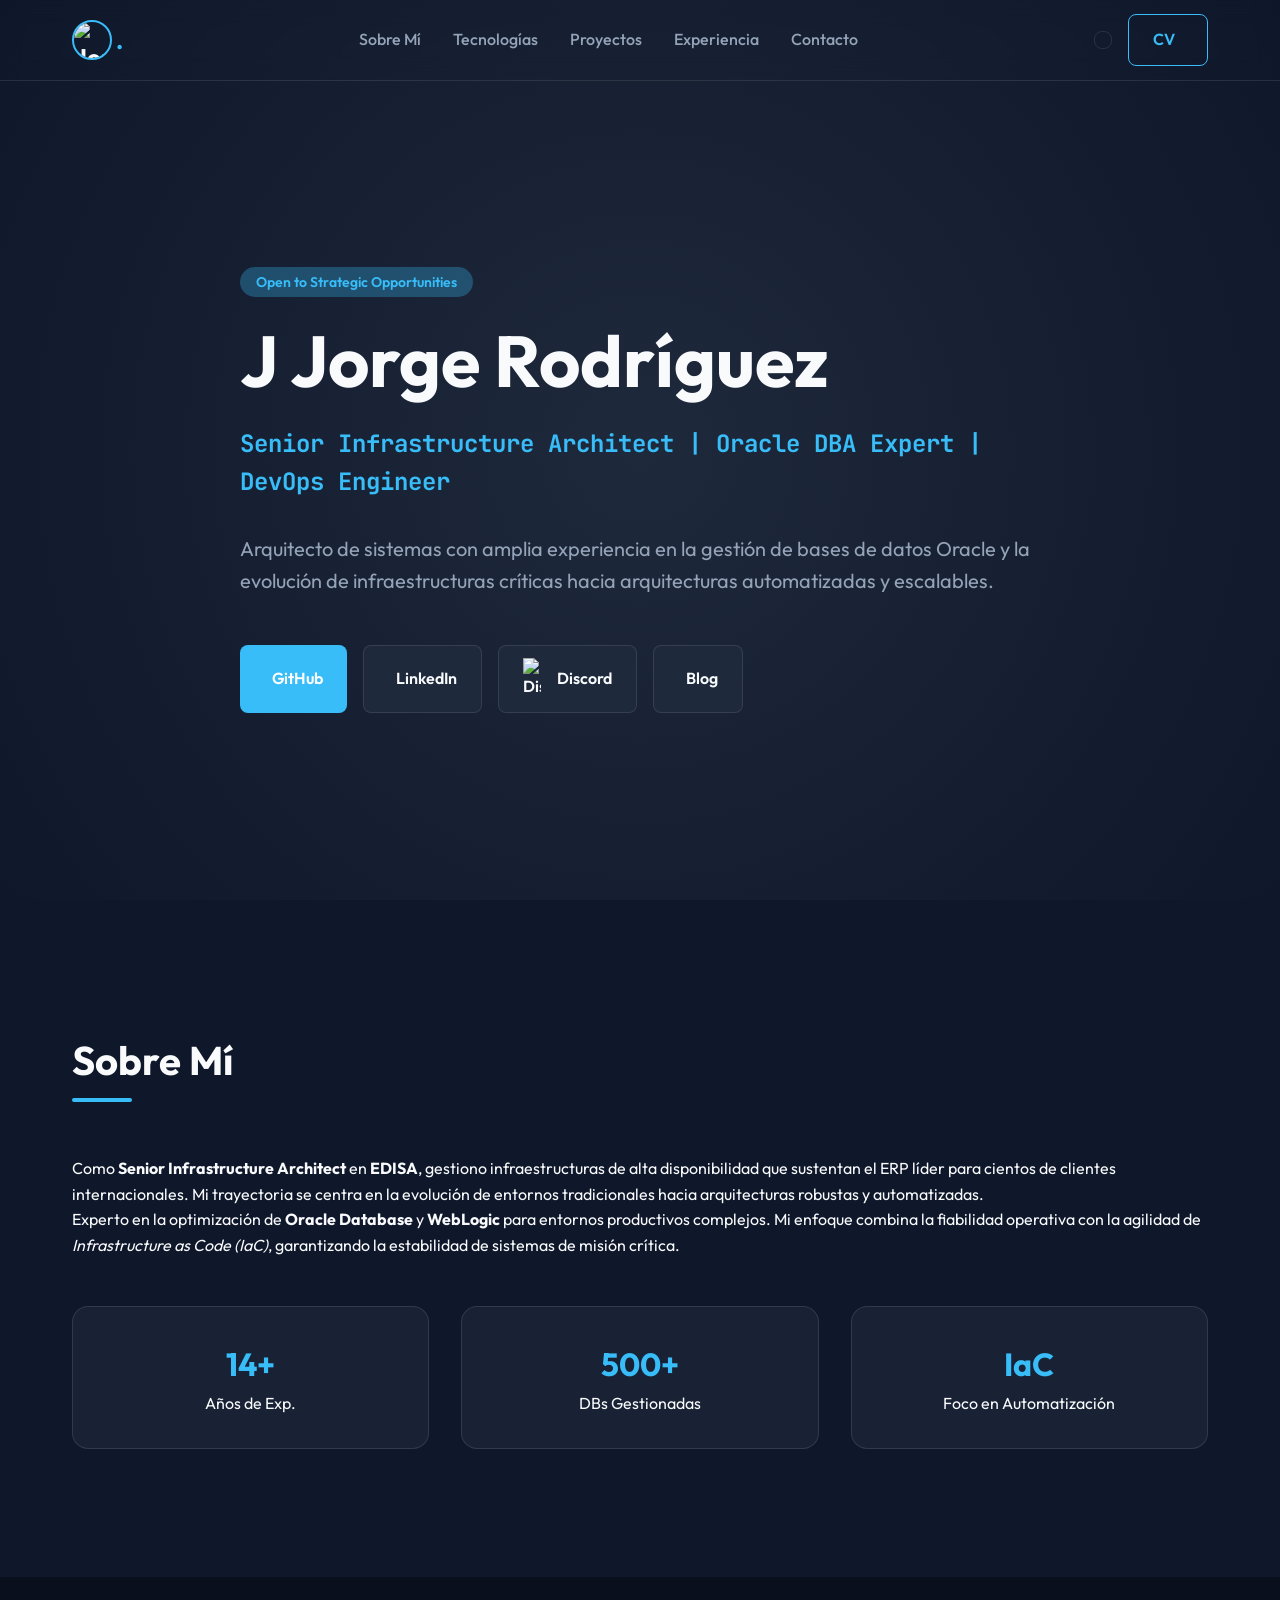
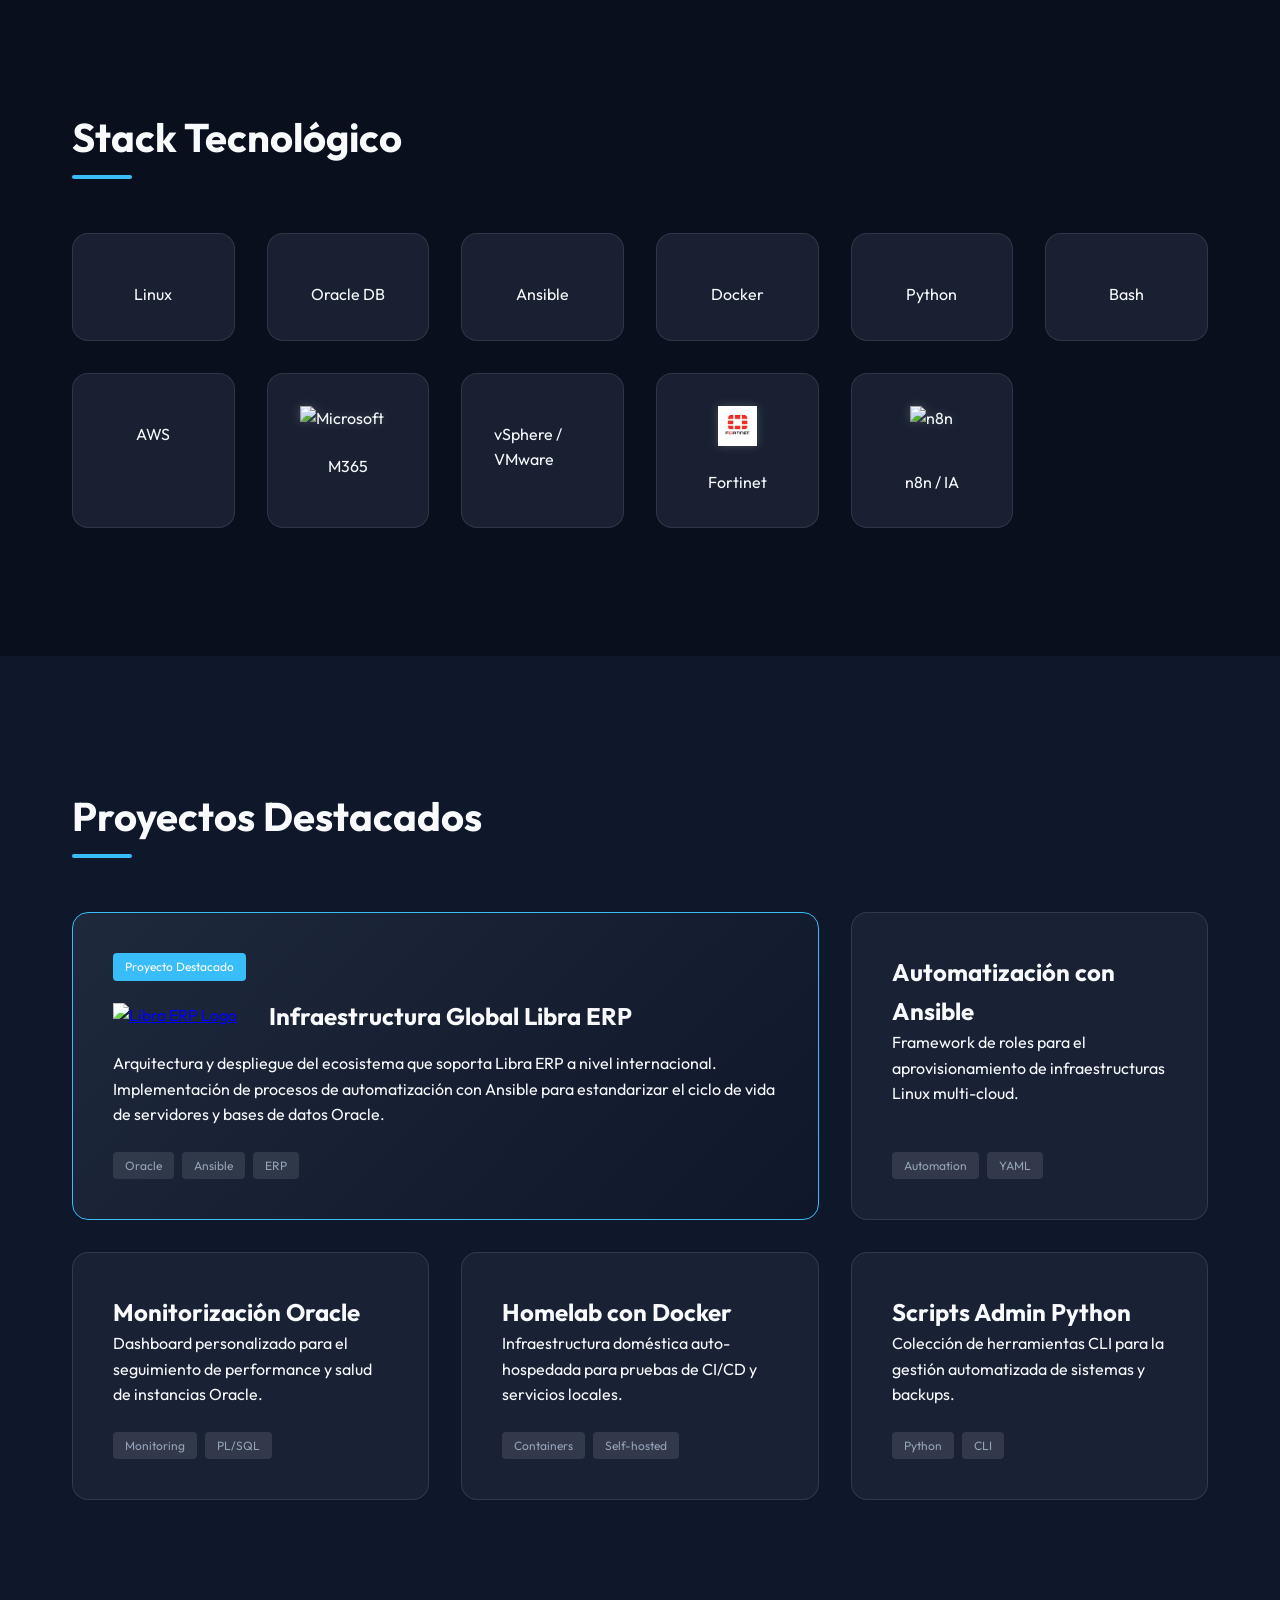
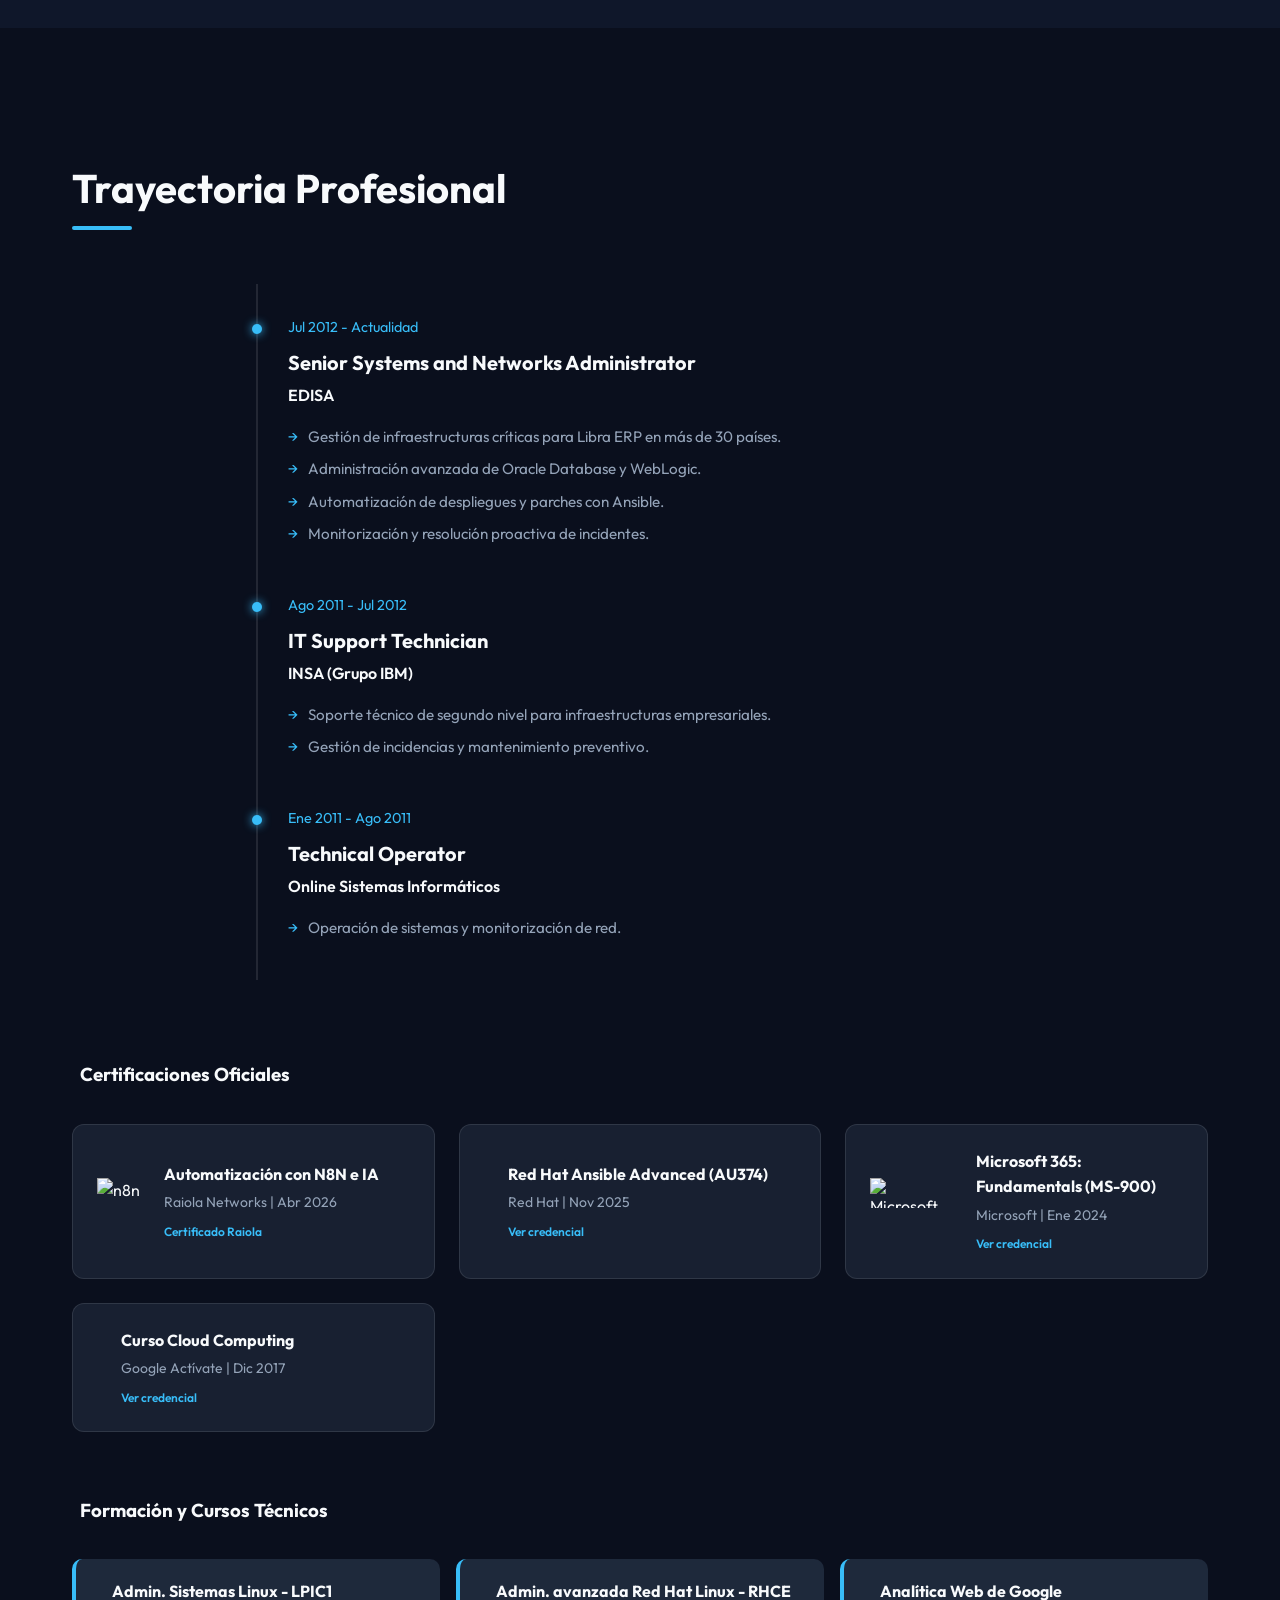
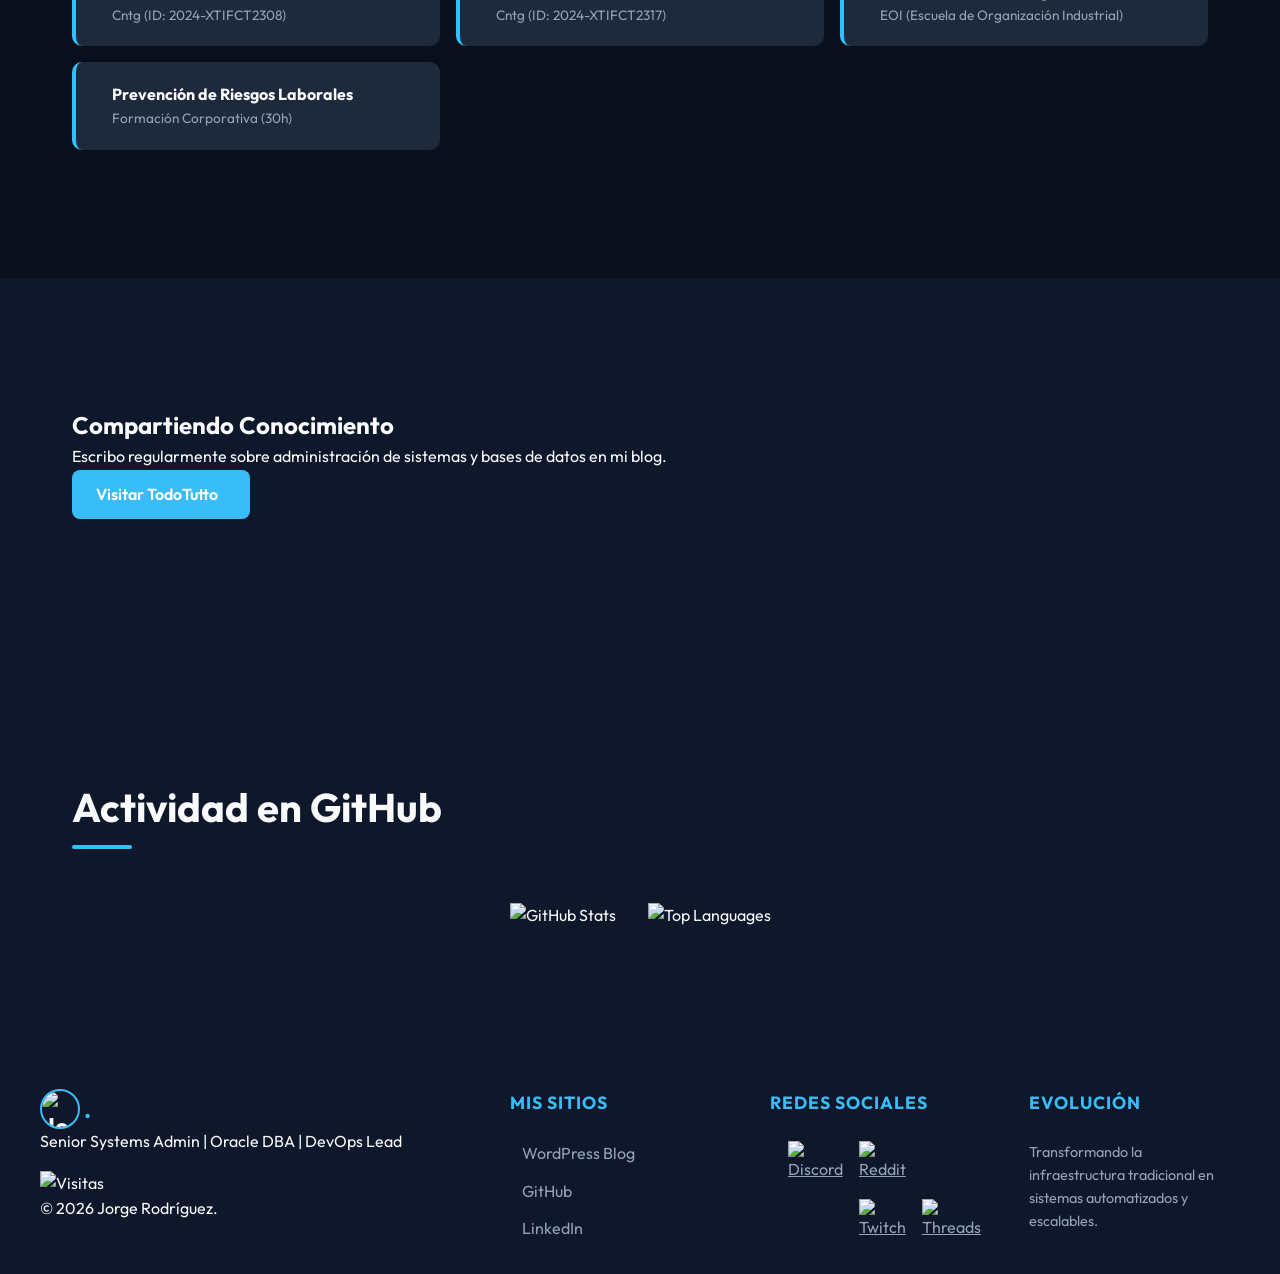
==== index.html @ 7d089332 "feat: update professional profile and add n8n automation certification and skills" ====
<!DOCTYPE html>
<html lang="es" data-theme="dark">
<head>
    <meta charset="UTF-8">
    <meta name="viewport" content="width=device-width, initial-scale=1.0">
    <title>Jorge Rodríguez | Senior DevOps & Oracle DBA</title>
    
    <!-- SEO Meta Tags -->
    <meta name="description" content="Jorge Rodríguez | Senior Infrastructure Architect & Oracle DBA Expert. Especialista en DevOps, Automatización y Arquitectura de Sistemas Críticos con más de 14 años de trayectoria.">
    <meta name="keywords" content="Senior Infrastructure Architect, Oracle DBA, DevOps Engineer, Ourense, Ansible Automation, Linux expert, Cloud Infrastructure, Jorge Rodríguez, Libra ERP, SRE">
    <meta name="author" content="J Jorge Rodríguez">
    <link rel="canonical" href="https://jjorgerodriguez.github.io/">
    
    <!-- Favicons -->
    <link rel="icon" type="image/png" href="https://github.com/jjorgerodriguez.png">
    <link rel="apple-touch-icon" href="https://github.com/jjorgerodriguez.png">
    
    <!-- Open Graph / Facebook -->
    <meta property="og:type" content="website">
    <meta property="og:url" content="https://jjorgerodriguez.github.io/">
    <meta property="og:title" content="Jorge Rodríguez | Senior Infrastructure Architect | Oracle DBA Expert">
    <meta property="og:description" content="Transformando infraestructuras críticas en ecosistemas automatizados y escalables.">
    <meta property="og:image" content="https://github.com/jjorgerodriguez.png">

    <!-- Twitter -->
    <meta property="twitter:card" content="summary_large_image">
    <meta property="twitter:url" content="https://jjorgerodriguez.github.io/">
    <meta property="twitter:title" content="Jorge Rodríguez | Senior Infrastructure Architect | Oracle DBA Expert">
    <meta property="twitter:description" content="Transformando infraestructuras críticas en ecosistemas automatizados y escalables.">
    <meta property="twitter:image" content="https://github.com/jjorgerodriguez.png">
    
    <!-- Fonts -->
    <link rel="preconnect" href="https://fonts.googleapis.com">
    <link rel="preconnect" href="https://fonts.gstatic.com" crossorigin>
    <link href="https://fonts.googleapis.com/css2?family=Outfit:wght@300;400;600;700&family=JetBrains+Mono:wght@400;500&display=swap" rel="stylesheet">
    
    <!-- Icons -->
    <link rel="stylesheet" href="https://cdn.jsdelivr.net/gh/devicons/devicon@latest/devicon.min.css">
    <script src="https://unpkg.com/lucide@0.333.0"></script>
    
    <link rel="stylesheet" href="style.css">
</head>
<body>
    <div class="bg-gradient"></div>
    
    <nav id="navbar">
        <div class="container nav-content">
            <a href="#" class="logo">
                <img src="https://github.com/jjorgerodriguez.png" alt="Jorge Rodríguez" class="logo-img">
                <span>.</span>
            </a>
            <ul class="nav-links">
                <li><a href="#sobre-mi">Sobre Mí</a></li>
                <li><a href="#tecnologias">Tecnologías</a></li>
                <li><a href="#proyectos">Proyectos</a></li>
                <li><a href="#timeline">Experiencia</a></li>
                <li><a href="#contacto">Contacto</a></li>
            </ul>
            <div class="nav-actions">
                <button id="theme-toggle" aria-label="Cambiar tema">
                    <i data-lucide="moon" class="dark-icon"></i>
                    <i data-lucide="sun" class="light-icon"></i>
                </button>
                <a href="curriculum-jorge.html" class="btn btn-outline cv-btn" target="_blank">CV <i data-lucide="download"></i></a>
            </div>
        </div>
    </nav>

    <header class="hero" id="home">
        <div class="container hero-container">
            <div class="hero-content">
                <span class="badge">Open to Strategic Opportunities</span>
                <h1>J Jorge Rodríguez</h1>
                <h2 class="typewriter">Senior Infrastructure Architect | Oracle DBA Expert | DevOps Engineer</h2>
                <p>Arquitecto de sistemas con amplia experiencia en la gestión de bases de datos Oracle y la evolución de infraestructuras críticas hacia arquitecturas automatizadas y escalables.</p>
                <div class="hero-btns">
                    <a href="https://github.com/jjorgerodriguez" target="_blank" class="btn btn-primary"><i data-lucide="github"></i> GitHub</a>
                    <a href="https://www.linkedin.com/in/jjorgerodriguez/" target="_blank" class="btn btn-secondary"><i data-lucide="linkedin"></i> LinkedIn</a>
                    <a href="https://discord.gg/TDyJv36" target="_blank" class="btn btn-secondary">
                        <img src="https://cdn.simpleicons.org/discord/white" alt="Discord" style="width: 18px; margin-right: 8px; vertical-align: middle;"> Discord
                    </a>
                    <a href="https://todotutto.wordpress.com/" target="_blank" class="btn btn-secondary"><i class="devicon-wordpress-plain colored"></i> Blog</a>
                </div>
            </div>
        </div>
    </header>

    <section id="sobre-mi" class="section">
        <div class="container">
            <h2 class="section-title">Sobre Mí</h2>
            <div class="about-grid">
                <div class="about-text">
                    <p>Como <strong>Senior Infrastructure Architect</strong> en <strong>EDISA</strong>, gestiono infraestructuras de alta disponibilidad que sustentan el ERP líder para cientos de clientes internacionales. Mi trayectoria se centra en la evolución de entornos tradicionales hacia arquitecturas robustas y automatizadas.</p>
                    <p>Experto en la optimización de <strong>Oracle Database</strong> y <strong>WebLogic</strong> para entornos productivos complejos. Mi enfoque combina la fiabilidad operativa con la agilidad de <em>Infrastructure as Code (IaC)</em>, garantizando la estabilidad de sistemas de misión crítica.</p>
                    <div class="stats-grid">
                        <div class="stat-card">
                            <h3><span class="exp-years">14</span>+</h3>
                            <p>Años de Exp.</p>
                        </div>
                        <div class="stat-card">
                            <h3>500+</h3>
                            <p>DBs Gestionadas</p>
                        </div>
                        <div class="stat-card">
                            <h3>IaC</h3>
                            <p>Foco en Automatización</p>
                        </div>
                    </div>
                </div>
            </div>
        </div>
    </section>

    <section id="tecnologias" class="section bg-alt">
        <div class="container">
            <h2 class="section-title">Stack Tecnológico</h2>
            <div class="tech-grid">
                <div class="tech-card">
                    <i class="devicon-linux-plain colored"></i>
                    <span>Linux</span>
                </div>
                <div class="tech-card">
                    <i class="devicon-oracle-original colored"></i>
                    <span>Oracle DB</span>
                </div>
                <div class="tech-card">
                    <i class="devicon-ansible-plain colored"></i>
                    <span>Ansible</span>
                </div>
                <div class="tech-card">
                    <i class="devicon-docker-plain colored"></i>
                    <span>Docker</span>
                </div>
                <div class="tech-card">
                    <i class="devicon-python-plain colored"></i>
                    <span>Python</span>
                </div>
                <div class="tech-card">
                    <i class="devicon-bash-plain colored"></i>
                    <span>Bash</span>
                </div>
                <div class="tech-card">
                    <i class="devicon-amazonwebservices-plain-wordmark colored"></i>
                    <span>AWS</span>
                </div>
                <div class="tech-card">
                    <img src="https://upload.wikimedia.org/wikipedia/commons/8/85/Microsoft_365_logo.png" alt="Microsoft 365" style="height: 24px; margin-bottom: 0.5rem; filter: drop-shadow(0 0 5px rgba(255,255,255,0.2));">
                    <span>M365</span>
                </div>
                <div class="tech-card">
                    <i class="devicon-vsphere-plain colored"></i>
                    <span>vSphere / VMware</span>
                </div>
                <div class="tech-card">
                    <img src="img/fortinet.png" alt="Fortinet" style="height: 40px; margin-bottom: 0.5rem; filter: drop-shadow(0 0 5px rgba(255,255,255,0.2));">
                    <span>Fortinet</span>
                </div>
                <div class="tech-card">
                    <img src="https://cdn.simpleicons.org/n8n/f1433f" alt="n8n" style="height: 40px; margin-bottom: 0.5rem; filter: drop-shadow(0 0 5px rgba(255,255,255,0.2));">
                    <span>n8n / IA</span>
                </div>
            </div>
        </div>
    </section>

    <section id="proyectos" class="section">
        <div class="container">
            <h2 class="section-title">Proyectos Destacados</h2>
            <div class="projects-grid">
                <div class="project-card featured">
                    <div class="project-content">
                        <span class="badge-featured">Proyecto Destacado</span>
                        <div class="project-header">
                            <a href="https://www.edisa.com" target="_blank" title="Visitar EDISA">
                                <img src="https://www.edisa.com/wp-content/uploads/2024/05/libra-logo-azul_media-calidad.png" alt="Libra ERP Logo" style="height: 35px; width: auto; margin-right: 1rem; filter: brightness(1.2);">
                            </a>
                            <h3>Infraestructura Global Libra ERP</h3>
                        </div>
                        <p>Arquitectura y despliegue del ecosistema que soporta Libra ERP a nivel internacional. Implementación de procesos de automatización con Ansible para estandarizar el ciclo de vida de servidores y bases de datos Oracle.</p>
                        <div class="project-tags">
                            <span>Oracle</span>
                            <span>Ansible</span>
                            <span>ERP</span>
                        </div>
                    </div>
                </div>
                <div class="project-card">
                    <h3>Automatización con Ansible</h3>
                    <p>Framework de roles para el aprovisionamiento de infraestructuras Linux multi-cloud.</p>
                    <div class="project-tags">
                        <span>Automation</span>
                        <span>YAML</span>
                    </div>
                </div>
                <div class="project-card">
                    <h3>Monitorización Oracle</h3>
                    <p>Dashboard personalizado para el seguimiento de performance y salud de instancias Oracle.</p>
                    <div class="project-tags">
                        <span>Monitoring</span>
                        <span>PL/SQL</span>
                    </div>
                </div>
                <div class="project-card">
                    <h3>Homelab con Docker</h3>
                    <p>Infraestructura doméstica auto-hospedada para pruebas de CI/CD y servicios locales.</p>
                    <div class="project-tags">
                        <span>Containers</span>
                        <span>Self-hosted</span>
                    </div>
                </div>
                <div class="project-card">
                    <h3>Scripts Admin Python</h3>
                    <p>Colección de herramientas CLI para la gestión automatizada de sistemas y backups.</p>
                    <div class="project-tags">
                        <span>Python</span>
                        <span>CLI</span>
                    </div>
                </div>
            </div>
        </div>
    </section>

    <section id="timeline" class="section bg-alt">
        <div class="container">
            <h2 class="section-title">Trayectoria Profesional</h2>
            
            <div class="experience-timeline" style="margin-bottom: 5rem;">
                <div class="timeline-item">
                    <div class="timeline-dot"></div>
                    <div class="timeline-content">
                        <span class="timeline-date">Jul 2012 - Actualidad</span>
                        <h3>Senior Systems and Networks Administrator</h3>
                        <p class="timeline-company">EDISA</p>
                        <ul class="timeline-details">
                            <li>Gestión de infraestructuras críticas para Libra ERP en más de 30 países.</li>
                            <li>Administración avanzada de Oracle Database y WebLogic.</li>
                            <li>Automatización de despliegues y parches con Ansible.</li>
                            <li>Monitorización y resolución proactiva de incidentes.</li>
                        </ul>
                    </div>
                </div>
                <div class="timeline-item">
                    <div class="timeline-dot"></div>
                    <div class="timeline-content">
                        <span class="timeline-date">Ago 2011 - Jul 2012</span>
                        <h3>IT Support Technician</h3>
                        <p class="timeline-company">INSA (Grupo IBM)</p>
                        <ul class="timeline-details">
                            <li>Soporte técnico de segundo nivel para infraestructuras empresariales.</li>
                            <li>Gestión de incidencias y mantenimiento preventivo.</li>
                        </ul>
                    </div>
                </div>
                <div class="timeline-item">
                    <div class="timeline-dot"></div>
                    <div class="timeline-content">
                        <span class="timeline-date">Ene 2011 - Ago 2011</span>
                        <h3>Technical Operator</h3>
                        <p class="timeline-company">Online Sistemas Informáticos</p>
                        <ul class="timeline-details">
                            <li>Operación de sistemas y monitorización de red.</li>
                        </ul>
                    </div>
                </div>
            </div>

            <div class="education-block">
                <h3 style="margin-bottom: 2rem;"><i data-lucide="award" style="vertical-align: middle; margin-right: 0.5rem;"></i> Certificaciones Oficiales</h3>
                <div class="cert-grid" style="display: grid; grid-template-columns: repeat(auto-fit, minmax(280px, 1fr)); gap: 1.5rem;">
                    <a href="https://media.licdn.com/dms/image/v2/D4E2DAQGhZ-jjESRsRg/profile-treasury-image-shrink_800_800/B4EZ1UkCnCIEAY-/0/1775240228078?e=1775847600&v=beta&t=TmKQ6dAv_2VuJIFGII__uF5KRb0sFdlt_bvkzzFN8PA" target="_blank" class="cert-card clickable-card">
                        <img src="https://cdn.simpleicons.org/n8n/white" alt="n8n" style="height: 30px; margin-bottom: 1rem;">
                        <div class="cert-info">
                            <strong>Automatización con N8N e IA</strong>
                            <p>Raiola Networks | Abr 2026</p>
                            <span class="verify-link">Certificado Raiola <i data-lucide="external-link"></i></span>
                        </div>
                    </a>
                    <a href="https://www.credly.com/badges/77071d7b-7036-4d49-b91e-aba431ff4035/public_url" target="_blank" class="cert-card clickable-card">
                        <i class="devicon-ansible-plain colored"></i>
                        <div class="cert-info">
                            <strong>Red Hat Ansible Advanced (AU374)</strong>
                            <p>Red Hat | Nov 2025</p>
                            <span class="verify-link">Ver credencial <i data-lucide="external-link"></i></span>
                        </div>
                    </a>
                    <a href="https://learn.microsoft.com/api/credentials/share/es-es/JJorgeRodriguez/2895318AC9A1002?sharingId=DED56598E6B318CA" target="_blank" class="cert-card clickable-card">
                        <img src="https://upload.wikimedia.org/wikipedia/commons/8/85/Microsoft_365_logo.png" alt="Microsoft 365" style="height: 30px; margin-bottom: 1rem;">
                        <div class="cert-info">
                            <strong>Microsoft 365: Fundamentals (MS-900)</strong>
                            <p>Microsoft | Ene 2024</p>
                            <span class="verify-link">Ver credencial <i data-lucide="external-link"></i></span>
                        </div>
                    </a>
                    <a href="https://cursos.formacionactivate.es/cloud-computing/certificado-linkedin#" target="_blank" class="cert-card clickable-card">
                        <i class="devicon-google-plain colored"></i>
                        <div class="cert-info">
                            <strong>Curso Cloud Computing</strong>
                            <p>Google Actívate | Dic 2017</p>
                            <span class="verify-link">Ver credencial <i data-lucide="external-link"></i></span>
                        </div>
                    </a>
                </div>

                <h3 style="margin-top: 4rem; margin-bottom: 2rem;"><i data-lucide="book-open" style="vertical-align: middle; margin-right: 0.5rem;"></i> Formación y Cursos Técnicos</h3>
                <div class="courses-list" style="display: grid; grid-template-columns: repeat(auto-fit, minmax(350px, 1fr)); gap: 1rem;">
                    <div class="course-item">
                        <i data-lucide="check-circle" class="course-icon"></i>
                        <div class="course-text">
                            <strong>Admin. Sistemas Linux - LPIC1</strong>
                            <p>Cntg (ID: 2024-XTIFCT2308)</p>
                        </div>
                    </div>
                    <div class="course-item">
                        <i data-lucide="check-circle" class="course-icon"></i>
                        <div class="course-text">
                            <strong>Admin. avanzada Red Hat Linux - RHCE</strong>
                            <p>Cntg (ID: 2024-XTIFCT2317)</p>
                        </div>
                    </div>
                    <div class="course-item">
                        <i data-lucide="check-circle" class="course-icon"></i>
                        <div class="course-text">
                            <strong>Analítica Web de Google</strong>
                            <p>EOI (Escuela de Organización Industrial)</p>
                        </div>
                    </div>
                    <div class="course-item">
                        <i data-lucide="check-circle" class="course-icon"></i>
                        <div class="course-text">
                            <strong>Prevención de Riesgos Laborales</strong>
                            <p>Formación Corporativa (30h)</p>
                        </div>
                    </div>
                </div>
            </div>
        </div>
    </section>

    <section id="blog" class="section section-cta">
        <div class="container text-center">
            <h2>Compartiendo Conocimiento</h2>
            <p>Escribo regularmente sobre administración de sistemas y bases de datos en mi blog.</p>
            <a href="https://todotutto.wordpress.com/" target="_blank" class="btn btn-primary btn-large">Visitar TodoTutto <i data-lucide="external-link"></i></a>
        </div>
    </section>

    <section id="github" class="section">
        <div class="container">
            <h2 class="section-title">Actividad en GitHub</h2>
            <div class="github-stats">
                <img src="https://github-readme-stats.anuraghazra1.vercel.app/api?username=jjorgerodriguez&show_icons=true&theme=tokyonight&hide_border=true" alt="GitHub Stats">
                <img src="https://github-readme-stats.anuraghazra1.vercel.app/api/top-langs/?username=jjorgerodriguez&layout=compact&theme=tokyonight&hide_border=true" alt="Top Languages">
            </div>
        </div>
    </section>

    <footer>
        <div class="container footer-grid" id="contacto">
            <div class="footer-col branding">
                <a href="#" class="logo">
                    <img src="https://github.com/jjorgerodriguez.png" alt="Jorge Rodríguez" class="logo-img">
                    <span>.</span>
                </a>
                <p>Senior Systems Admin | Oracle DBA | DevOps Lead</p>
                <div class="footer-counter" style="margin-top: 1rem;">
                    <img src="https://api.visitorbadge.io/api/visitors?path=jjorgerodriguez.github.io&label=Visitas&countColor=%2338bdf8" alt="Visitas"/>
                </div>
                <div class="footer-copy">
                    <p>&copy; <span class="current-year">2026</span> Jorge Rodríguez.</p>
                </div>
            </div>
            
            <div class="footer-col">
                <h4>Mis Sitios</h4>
                <div class="social-links-v">
                    <a href="https://todotutto.wordpress.com/" target="_blank"><i class="devicon-wordpress-plain colored"></i> WordPress Blog</a>
                    <a href="https://github.com/jjorgerodriguez" target="_blank"><i class="devicon-github-original"></i> GitHub</a>
                    <a href="https://www.linkedin.com/in/jjorgerodriguez/" target="_blank"><i data-lucide="linkedin"></i> LinkedIn</a>
                </div>
            </div>

            <div class="footer-col">
                <h4>Redes Sociales</h4>
                <div class="social-links-grid">
                    <a href="https://www.youtube.com/channel/UCV6Y4Jmf6z5MTe2NIa5Fniw" title="YouTube"><i data-lucide="youtube"></i></a>
                    <a href="https://discord.gg/TDyJv36" title="Discord">
                        <img src="https://cdn.simpleicons.org/discord/white" alt="Discord" style="width: 20px;">
                    </a>
                    <a href="https://www.reddit.com/u/JJorgeRodriguez" title="Reddit">
                        <img src="https://cdn.simpleicons.org/reddit/white" alt="Reddit" style="width: 20px;">
                    </a>
                    <a href="https://www.facebook.com/JJorgeRodriguez89" title="Facebook"><i data-lucide="facebook"></i></a>
                    <a href="https://twitter.com/jjorgerodriguez" title="Twitter"><i data-lucide="twitter"></i></a>
                    <a href="https://www.instagram.com/jjorgerodriguez/" title="Instagram"><i data-lucide="instagram"></i></a>
                    <a href="https://www.twitch.tv/jjorgerodriguez" title="Twitch">
                        <img src="https://cdn.simpleicons.org/twitch/white" alt="Twitch" style="width: 20px;">
                    </a>
                    <a href="https://www.threads.net/@jjorgerodriguez" title="Threads">
                        <img src="https://cdn.simpleicons.org/threads/white" alt="Threads" style="width: 20px;">
                    </a>
                </div>
            </div>

            <div class="footer-col">
                <h4>Evolución</h4>
                <p style="font-size: 0.9rem; color: var(--text-secondary);">Transformando la infraestructura tradicional en sistemas automatizados y escalables.</p>
            </div>
        </div>
    </footer>

    <script src="script.js"></script>
    <script>
        lucide.createIcons();
    </script>
</body>
</html>
---- style.css ----
:root {
    /* Colors - Dark Mode Default */
    --bg-primary: #0f172a;
    --bg-secondary: #1e293b;
    --bg-alt: #0a0f1d;
    --text-primary: #f8fafc;
    --text-secondary: #94a3b8;
    --accent: #38bdf8;
    --accent-glow: rgba(56, 189, 248, 0.3);
    --border: rgba(255, 255, 255, 0.1);
    --card-bg: rgba(30, 41, 59, 0.7);
    --transition: all 0.3s cubic-bezier(0.4, 0, 0.2, 1);
}

[data-theme="light"] {
    --bg-primary: #f8fafc;
    --bg-secondary: #ffffff;
    --bg-alt: #f1f5f9;
    --text-primary: #0f172a;
    --text-secondary: #475569;
    --accent: #0284c7;
    --accent-glow: rgba(2, 132, 199, 0.1);
    --border: rgba(0, 0, 0, 0.1);
    --card-bg: rgba(255, 255, 255, 0.8);
}

* {
    margin: 0;
    padding: 0;
    box-sizing: border-box;
    scroll-behavior: smooth;
}

body {
    font-family: 'Outfit', sans-serif;
    background-color: var(--bg-primary);
    color: var(--text-primary);
    line-height: 1.6;
    overflow-x: hidden;
}

h1, h2, h3 {
    font-weight: 700;
}

.container {
    max-width: 1200px;
    margin: 0 auto;
    padding: 0 2rem;
}

.bg-gradient {
    position: fixed;
    top: 0;
    left: 0;
    width: 100%;
    height: 100%;
    background: radial-gradient(circle at 50% 50%, var(--bg-secondary), var(--bg-primary));
    z-index: -1;
}

/* Navbar */
#navbar {
    position: fixed;
    top: 0;
    width: 100%;
    background: rgba(var(--bg-primary), 0.8);
    backdrop-filter: blur(12px);
    z-index: 1000;
    border-bottom: 1px solid var(--border);
}

.nav-content {
    display: flex;
    justify-content: space-between;
    align-items: center;
    height: 80px;
}

.logo {
    font-size: 1.5rem;
    font-weight: 700;
    text-decoration: none;
    color: var(--text-primary);
    display: flex;
    align-items: center;
    gap: 0.25rem;
}

.logo-img {
    width: 40px;
    height: 40px;
    border-radius: 50%;
    border: 2px solid var(--accent);
    object-fit: cover;
}

.logo span {
    color: var(--accent);
}

.nav-links {
    display: flex;
    list-style: none;
    gap: 2rem;
}

.nav-links a {
    text-decoration: none;
    color: var(--text-secondary);
    font-weight: 500;
    transition: var(--transition);
}

.nav-links a:hover {
    color: var(--accent);
}

.nav-actions {
    display: flex;
    align-items: center;
    gap: 1rem;
}

#theme-toggle {
    background: none;
    border: 1px solid var(--border);
    border-radius: 8px;
    padding: 0.5rem;
    cursor: pointer;
    color: var(--text-primary);
    display: flex;
    align-items: center;
    justify-content: center;
}

[data-theme="dark"] .light-icon { display: none; }
[data-theme="light"] .dark-icon { display: none; }

/* Buttons */
.btn {
    padding: 0.75rem 1.5rem;
    border-radius: 8px;
    text-decoration: none;
    font-weight: 600;
    display: inline-flex;
    align-items: center;
    gap: 0.5rem;
    transition: var(--transition);
    cursor: pointer;
}

.btn-primary {
    background: var(--accent);
    color: #fff;
    border: none;
}

.btn-primary:hover {
    transform: translateY(-2px);
    box-shadow: 0 10px 20px var(--accent-glow);
}

.btn-secondary {
    background: var(--bg-secondary);
    color: var(--text-primary);
    border: 1px solid var(--border);
}

.btn-secondary:hover {
    background: var(--border);
}

.btn-outline {
    border: 1px solid var(--accent);
    color: var(--accent);
}

/* Hero */
.hero {
    height: 100vh;
    display: flex;
    align-items: center;
    padding-top: 80px;
}

.hero-content {
    max-width: 800px;
}

.badge {
    background: var(--accent-glow);
    color: var(--accent);
    padding: 0.25rem 1rem;
    border-radius: 20px;
    font-size: 0.875rem;
    font-weight: 600;
    margin-bottom: 1.5rem;
    display: inline-block;
}

.hero h1 {
    font-size: 4.5rem;
    line-height: 1.1;
    margin-bottom: 1.5rem;
}

.hero h2 {
    font-family: 'JetBrains Mono', monospace;
    color: var(--accent);
    font-size: 1.5rem;
    margin-bottom: 2rem;
}

.hero p {
    font-size: 1.25rem;
    color: var(--text-secondary);
    margin-bottom: 3rem;
}

.hero-btns {
    display: flex;
    gap: 1rem;
    flex-wrap: wrap;
}

/* Sections */
.section {
    padding: 8rem 0;
}

.bg-alt {
    background-color: var(--bg-alt);
}

.section-title {
    font-size: 2.5rem;
    margin-bottom: 4rem;
    position: relative;
    display: inline-block;
}

.section-title::after {
    content: '';
    position: absolute;
    bottom: -10px;
    left: 0;
    width: 60px;
    height: 4px;
    background: var(--accent);
    border-radius: 2px;
}

/* Stats */
.stats-grid {
    display: grid;
    grid-template-columns: repeat(auto-fit, minmax(150px, 1fr));
    gap: 2rem;
    margin-top: 3rem;
}

.stat-card {
    background: var(--card-bg);
    padding: 2rem;
    border-radius: 16px;
    text-align: center;
    border: 1px solid var(--border);
}

.stat-card h3 {
    font-size: 2rem;
    color: var(--accent);
}

/* Tech Grid */
.tech-grid {
    display: grid;
    grid-template-columns: repeat(auto-fill, minmax(140px, 1fr));
    gap: 2rem;
}

.tech-card {
    background: var(--card-bg);
    padding: 2rem;
    border-radius: 16px;
    border: 1px solid var(--border);
    display: flex;
    flex-direction: column;
    align-items: center;
    gap: 1rem;
    transition: var(--transition);
}

.tech-card:hover {
    transform: translateY(-10px);
    border-color: var(--accent);
}

.tech-card i {
    font-size: 3rem;
}

/* Projects */
.projects-grid {
    display: grid;
    grid-template-columns: repeat(auto-fit, minmax(300px, 1fr));
    gap: 2rem;
}

.project-card {
    background: var(--card-bg);
    border-radius: 16px;
    padding: 2.5rem;
    border: 1px solid var(--border);
    transition: var(--transition);
    display: flex;
    flex-direction: column;
}

.project-card:hover {
    transform: scale(1.02);
    box-shadow: 0 20px 40px rgba(0,0,0,0.3);
}

.project-card.featured {
    grid-column: span 2;
    background: linear-gradient(135deg, var(--bg-secondary), var(--bg-primary));
    border: 1px solid var(--accent);
}

.badge-featured {
    background: var(--accent);
    color: #fff;
    padding: 0.25rem 0.75rem;
    border-radius: 4px;
    font-size: 0.75rem;
    margin-bottom: 1rem;
    display: inline-block;
}

.project-header {
    display: flex;
    align-items: center;
    gap: 1rem;
    margin-bottom: 1rem;
}

.project-icon {
    color: var(--accent);
    width: 32px;
    height: 32px;
}

.project-card h3 {
    font-size: 1.5rem;
    margin: 0;
}

.project-tags {
    margin-top: auto;
    display: flex;
    gap: 0.5rem;
    padding-top: 1.5rem;
}

.project-tags span {
    background: var(--border);
    padding: 0.25rem 0.75rem;
    border-radius: 4px;
    font-size: 0.75rem;
    color: var(--text-secondary);
}

/* Timeline */
.timeline {
    position: relative;
    max-width: 800px;
    margin: 0 auto;
}

.timeline::before {
    content: '';
    position: absolute;
    left: 20px;
    top: 0;
    width: 2px;
    height: 100%;
    background: var(--border);
}

.timeline-item {
    padding-left: 60px;
    position: relative;
    margin-bottom: 4rem;
}

.timeline-dot {
    position: absolute;
    left: 11px;
    top: 0;
    width: 20px;
    height: 20px;
    background: var(--accent);
    border-radius: 50%;
    box-shadow: 0 0 10px var(--accent-glow);
}

.timeline-date {
    font-family: 'JetBrains Mono', monospace;
    color: var(--accent);
    margin-bottom: 0.5rem;
}

/* Github Stats */
.github-stats {
    display: flex;
    flex-wrap: wrap;
    gap: 2rem;
    justify-content: center;
}

.github-stats img {
    max-width: 100%;
}

/* Footer */
/* Footer Reorganization */
.footer-grid {
    display: grid;
    grid-template-columns: 2fr 1fr 1fr 1fr;
    gap: 3rem;
    padding: 2rem 0;
}

.footer-col h4 {
    font-size: 1.1rem;
    margin-bottom: 1.5rem;
    color: var(--accent);
    text-transform: uppercase;
    letter-spacing: 1px;
}

.social-links-v {
    display: flex;
    flex-direction: column;
    gap: 0.75rem;
}

.social-links-v a {
    display: flex;
    align-items: center;
    gap: 0.75rem;
    text-decoration: none;
    color: var(--text-secondary);
    transition: var(--transition);
}

.social-links-v a:hover {
    color: var(--accent);
    transform: translateX(5px);
}

.social-links-grid {
    display: grid;
    grid-template-columns: repeat(4, 1fr);
    gap: 1rem;
}

.social-links-grid a {
    color: var(--text-secondary);
    transition: var(--transition);
}

.social-links-grid a:hover {
    color: var(--accent);
    transform: translateY(-3px);
}

.extra-social {
    margin-top: 1rem;
    font-size: 0.9rem;
    color: var(--text-secondary);
    display: flex;
    align-items: center;
    gap: 0.5rem;
}

.games-list {
    display: flex;
    flex-direction: column;
    gap: 0.75rem;
}

.game-link {
    display: flex;
    align-items: center;
    gap: 0.75rem;
    text-decoration: none;
    color: var(--text-secondary);
    transition: var(--transition);
}

.game-link:hover {
    color: var(--accent);
}

.game-id {
    font-size: 0.85rem;
    color: var(--text-secondary);
    display: flex;
    align-items: center;
    gap: 0.5rem;
}

@media (max-width: 992px) {
    .footer-grid {
        grid-template-columns: 1fr 1fr;
    }
}

/* Experience Timeline */
.experience-timeline {
    position: relative;
    max-width: 800px;
    margin: 0 auto;
    padding: 2rem 0;
}

.experience-timeline::before {
    content: '';
    position: absolute;
    left: 1rem;
    top: 0;
    bottom: 0;
    width: 2px;
    background: var(--border);
}

.timeline-item {
    position: relative;
    padding-left: 3rem;
    margin-bottom: 3rem;
}

.timeline-item:last-child {
    margin-bottom: 0;
}

.timeline-dot {
    position: absolute;
    left: calc(1rem - 4px);
    top: 0.5rem;
    width: 10px;
    height: 10px;
    background: var(--accent);
    border-radius: 50%;
    box-shadow: 0 0 10px var(--accent);
}

.timeline-date {
    display: block;
    font-size: 0.9rem;
    color: var(--accent);
    margin-bottom: 0.5rem;
    font-family: var(--font-mono);
}

.experience-timeline h3 {
    font-size: 1.25rem;
    margin-bottom: 0.25rem;
}

.timeline-company {
    font-weight: 600;
    color: var(--text-primary);
    margin-bottom: 1rem;
}

.timeline-details {
    list-style: none;
    color: var(--text-secondary);
    font-size: 0.95rem;
}

.timeline-details li {
    margin-bottom: 0.5rem;
    padding-left: 1.25rem;
    position: relative;
}

.timeline-details li::before {
    content: '→';
    position: absolute;
    left: 0;
    color: var(--accent);
}

/* Ensure colored DevIcons have their original colors */
.colored {
    filter: none !important;
}

/* Certifications & Courses Enhancement */
.cert-card {
    display: flex;
    align-items: center;
    gap: 1.5rem;
    background: var(--card-bg);
    padding: 1.5rem;
    border-radius: 12px;
    border: 1px solid var(--border);
    text-decoration: none;
    color: inherit;
    transition: var(--transition);
}

.cert-card.clickable-card:hover {
    transform: translateY(-5px);
    border-color: var(--accent);
    box-shadow: 0 10px 20px rgba(0,0,0,0.1);
}

.cert-card i {
    font-size: 2.5rem;
}

.cert-info strong {
    display: block;
    margin-bottom: 0.25rem;
}

.cert-info p {
    font-size: 0.875rem;
    color: var(--text-secondary);
    margin-bottom: 0.5rem;
}

.verify-link {
    font-size: 0.75rem;
    color: var(--accent);
    font-weight: 600;
    display: flex;
    align-items: center;
    gap: 0.25rem;
}

.course-item {
    background: var(--bg-secondary);
    padding: 1.25rem;
    border-radius: 10px;
    border-left: 4px solid var(--accent);
    display: flex;
    align-items: flex-start;
    gap: 1rem;
    transition: var(--transition);
}

.course-item:hover {
    background: var(--border);
}

.course-icon {
    color: var(--accent);
    margin-top: 0.25rem;
}

.course-text strong {
    font-size: 1rem;
}

.course-text p {
    font-size: 0.85rem;
    color: var(--text-secondary);
}

/* Responsive */
@media (max-width: 768px) {
    .nav-links { display: none; }
    .hero h1 { font-size: 3rem; }
    .project-card.featured { grid-column: span 1; }
    .hero { text-align: center; }
    .hero-btns { justify-content: center; }
    .hero-container { padding: 0 1.5rem; }
}
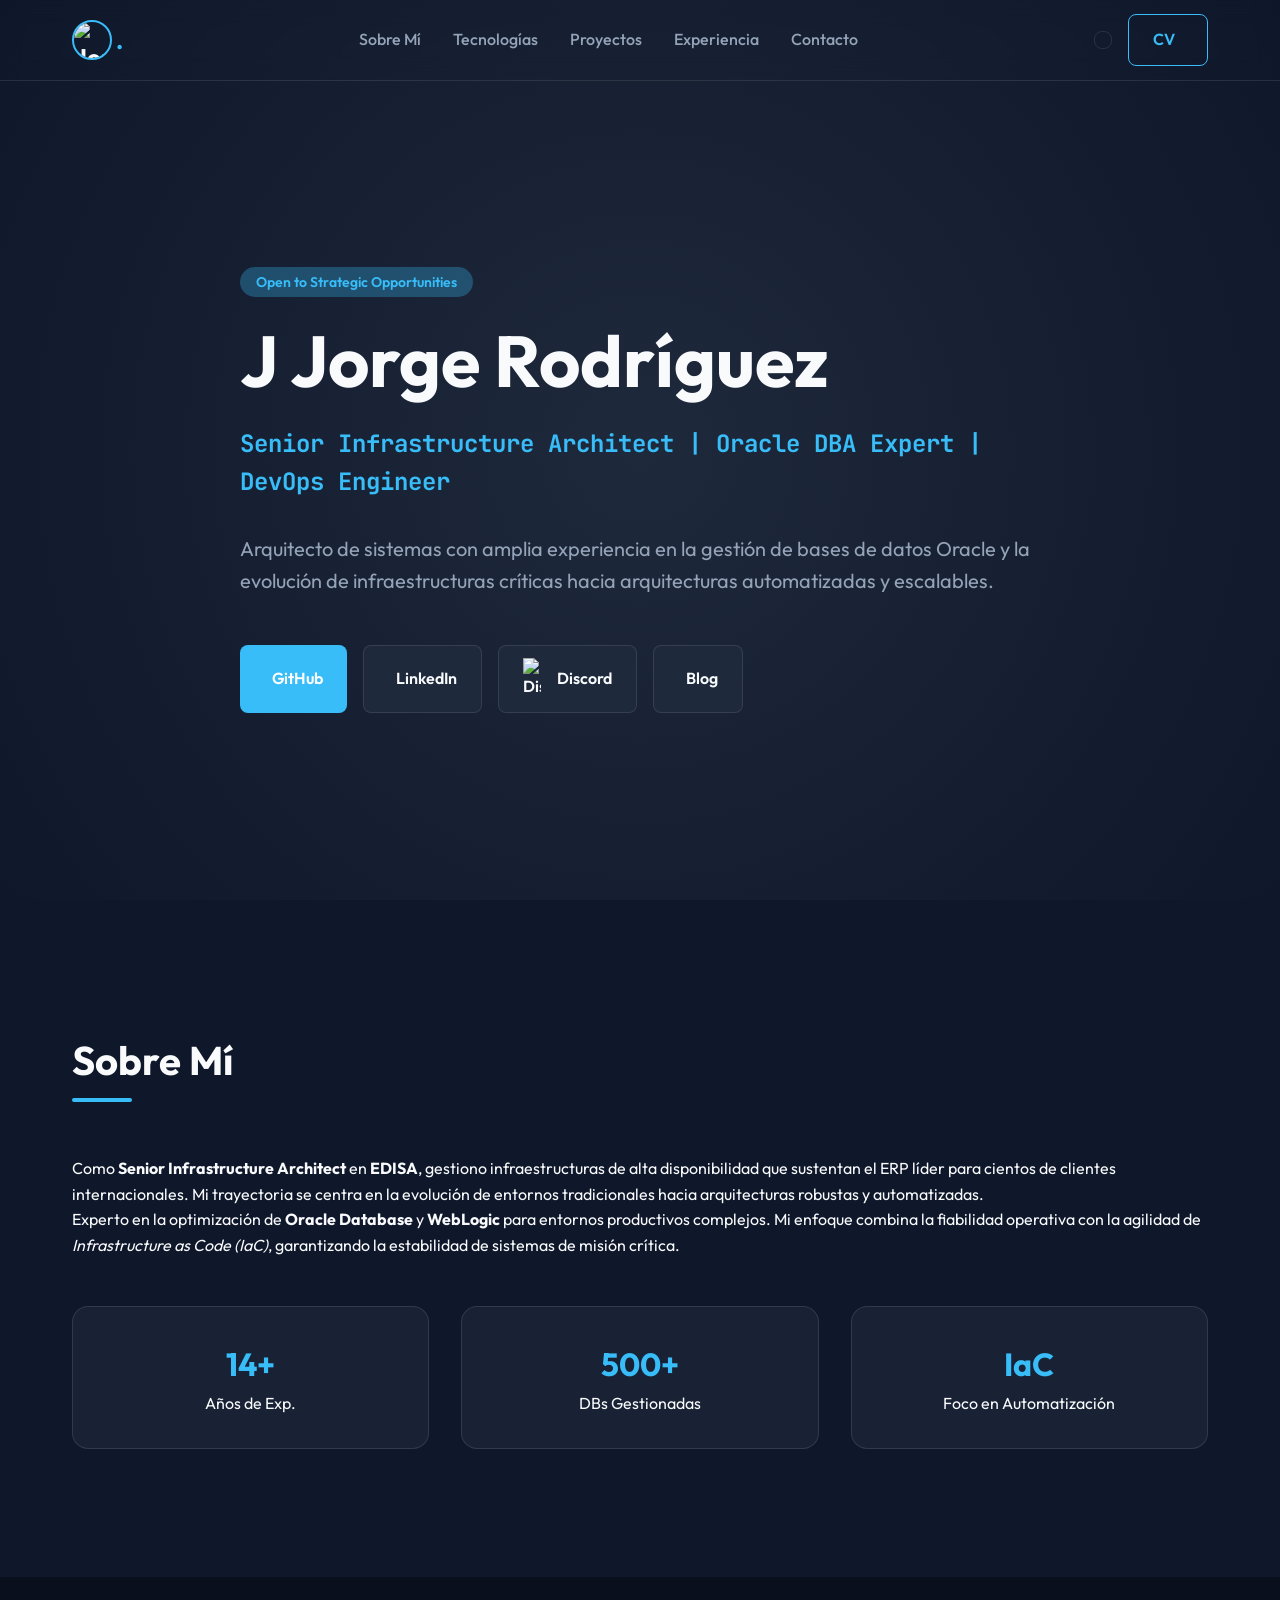
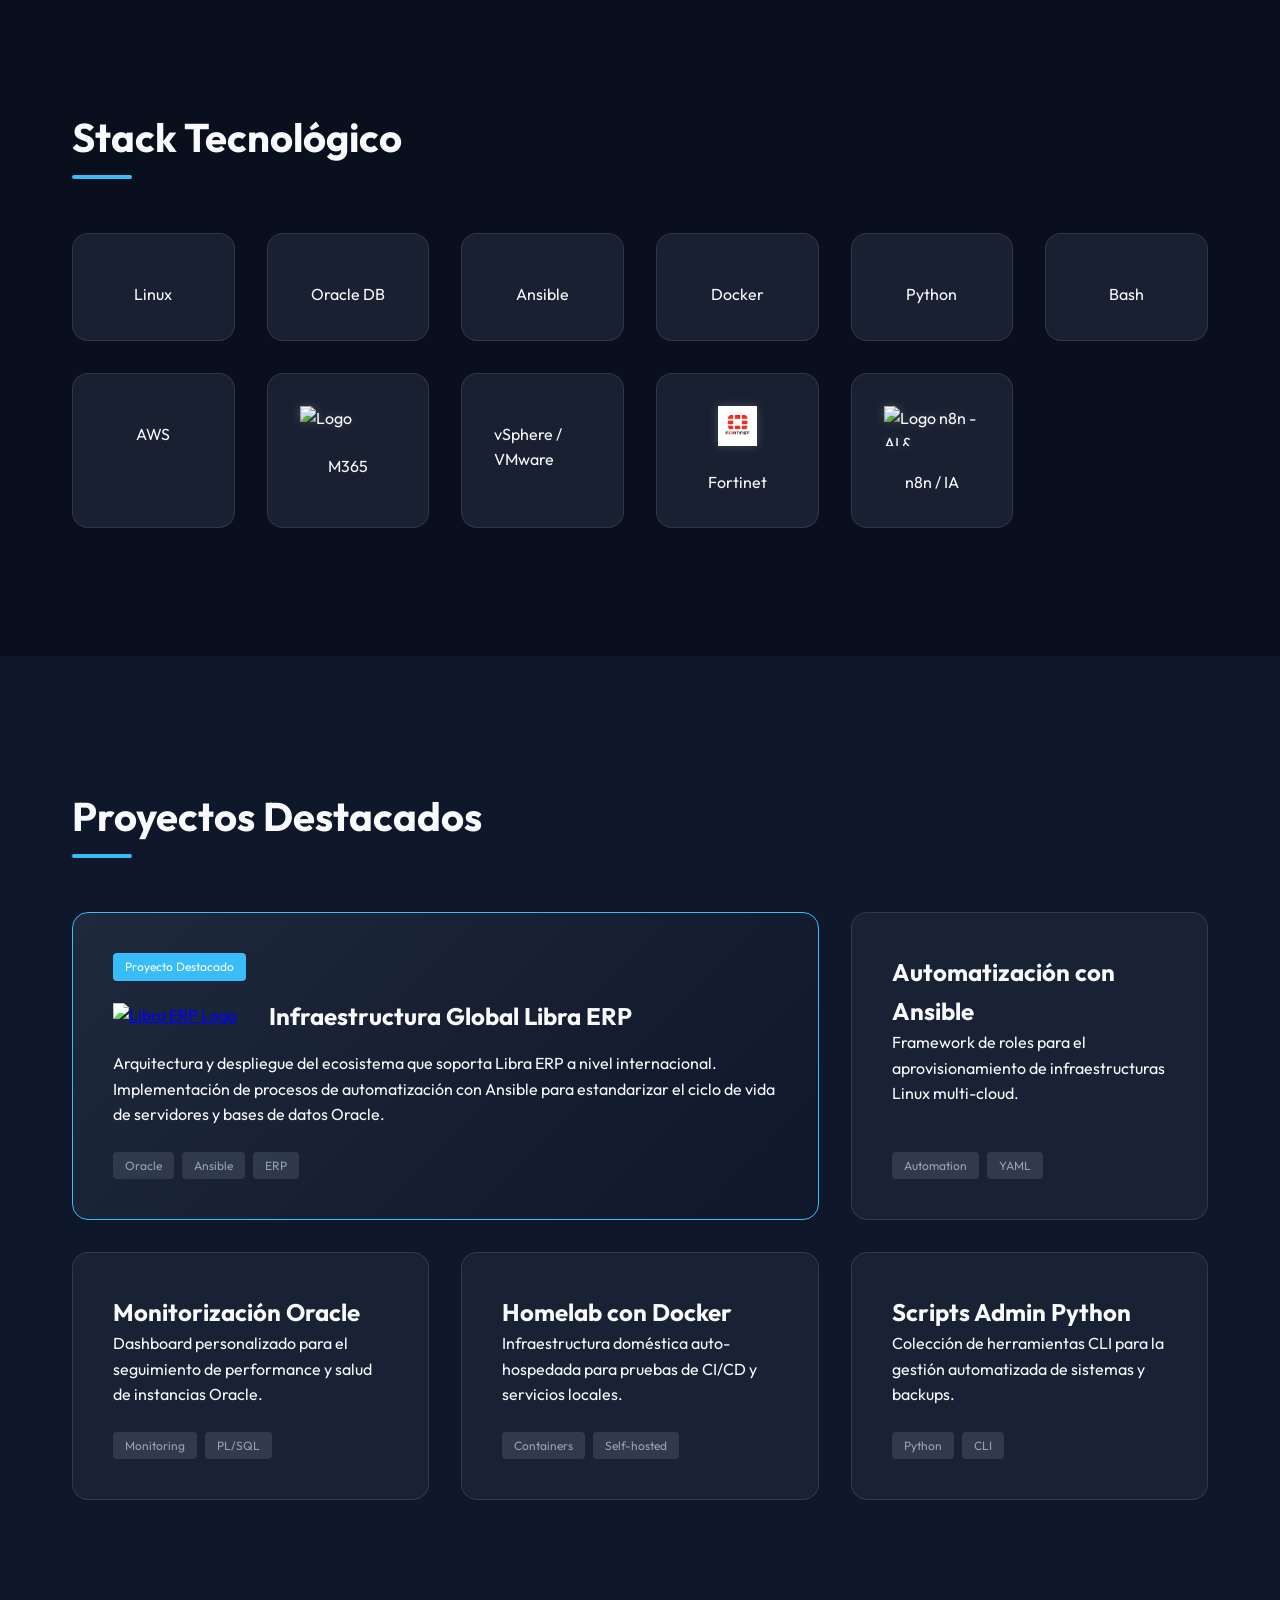
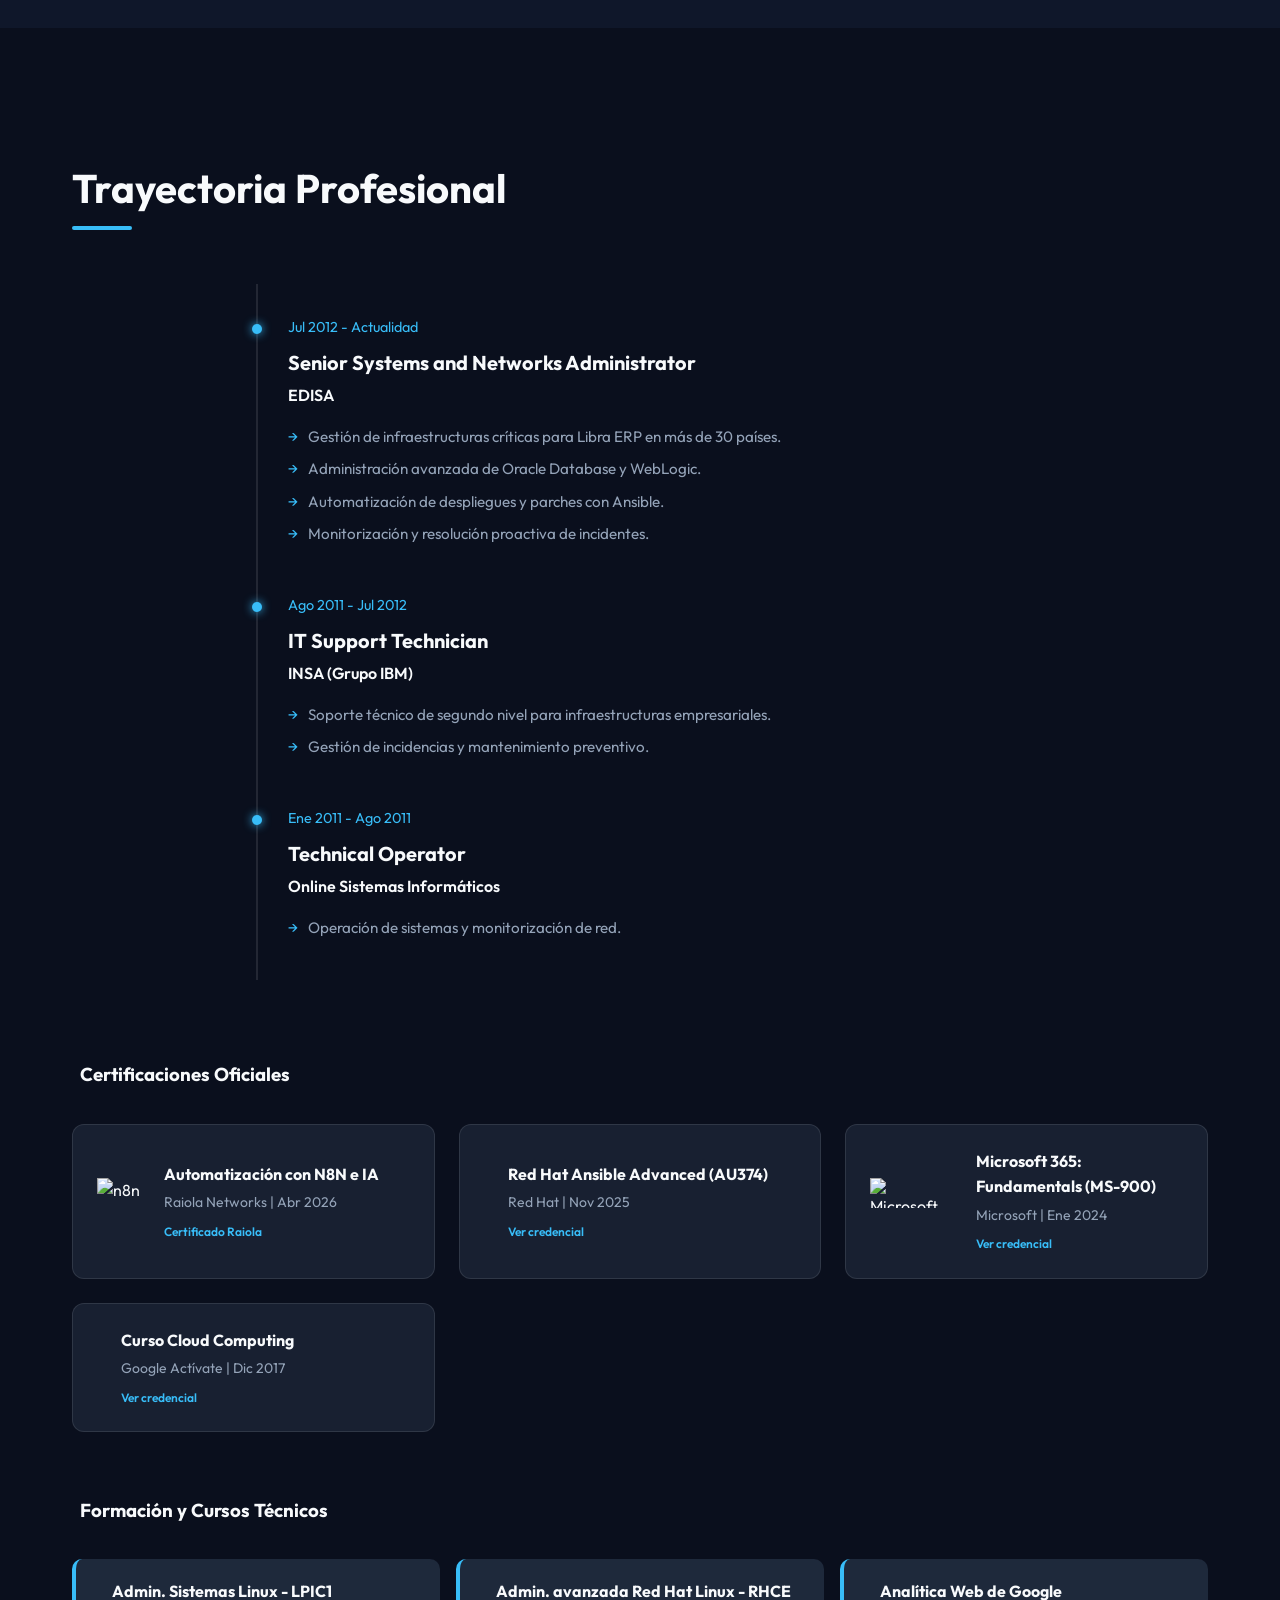
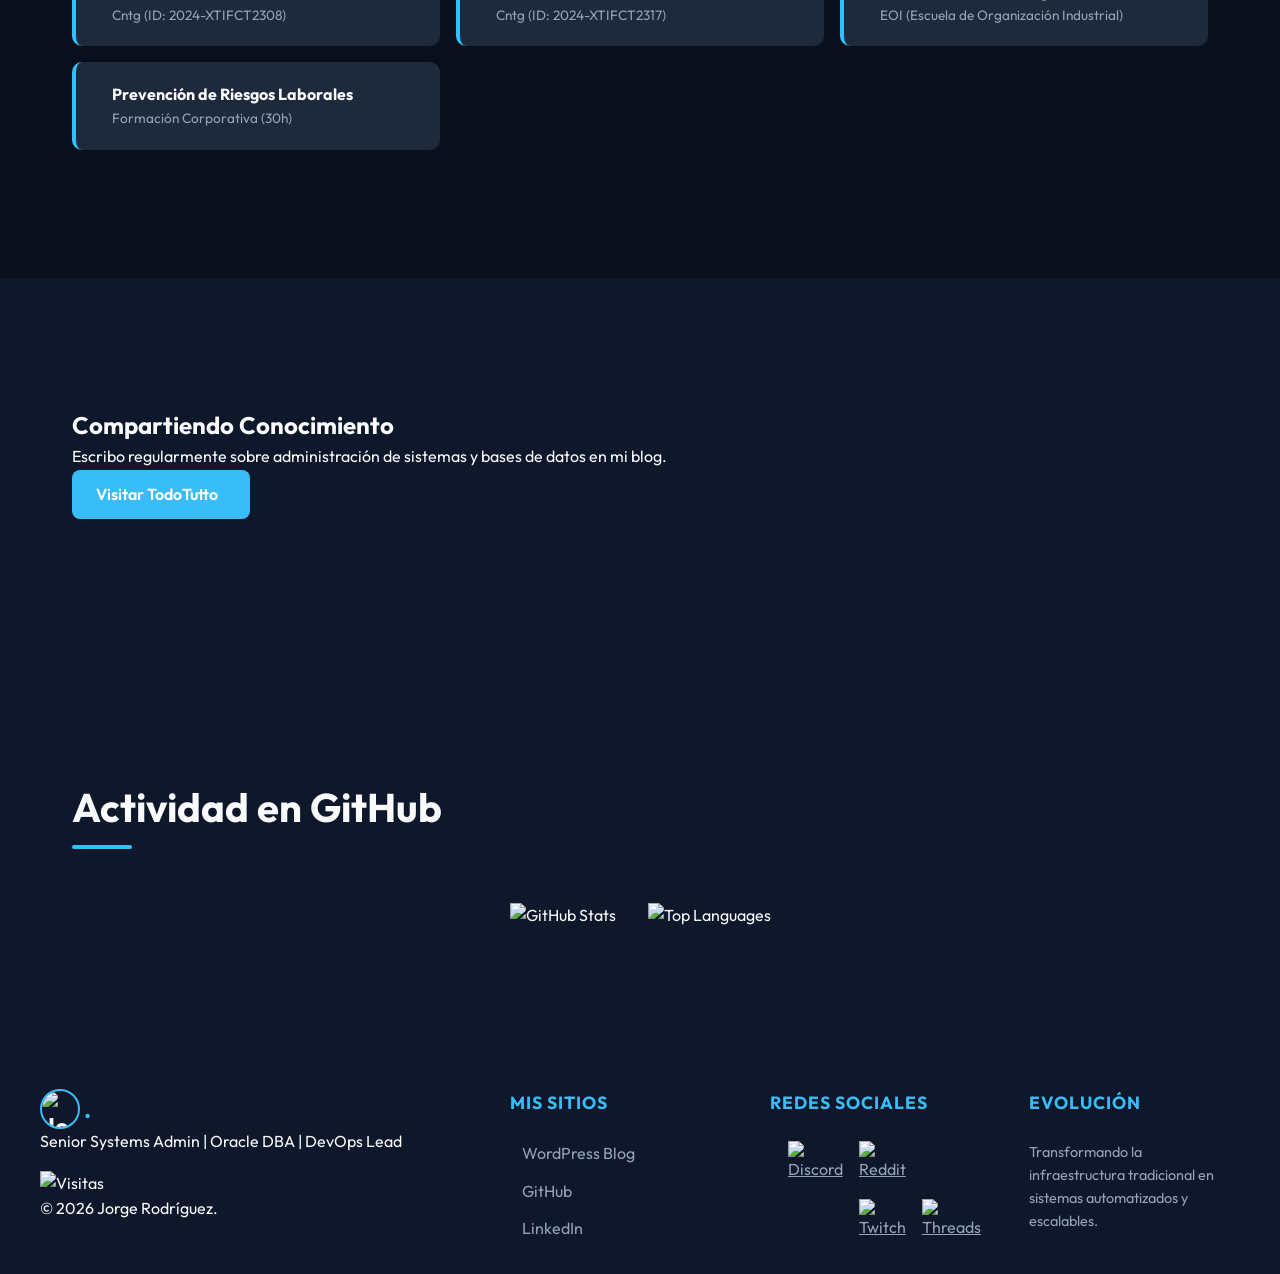
==== commit 84960e64: "chore: update SEO metadata, add JSON-LD structured data, and improve image accessibility tags" ====
--- a/index.html
+++ b/index.html
@@ -3,11 +3,11 @@
 <head>
     <meta charset="UTF-8">
     <meta name="viewport" content="width=device-width, initial-scale=1.0">
-    <title>Jorge Rodríguez | Senior DevOps & Oracle DBA</title>
+    <title>Jorge Rodríguez | Senior Infrastructure Architect | Oracle DBA & DevOps Expert</title>
     
     <!-- SEO Meta Tags -->
-    <meta name="description" content="Jorge Rodríguez | Senior Infrastructure Architect & Oracle DBA Expert. Especialista en DevOps, Automatización y Arquitectura de Sistemas Críticos con más de 14 años de trayectoria.">
-    <meta name="keywords" content="Senior Infrastructure Architect, Oracle DBA, DevOps Engineer, Ourense, Ansible Automation, Linux expert, Cloud Infrastructure, Jorge Rodríguez, Libra ERP, SRE">
+    <meta name="description" content="Senior Infrastructure Architect y Oracle DBA Expert con más de 14 años de experiencia en la gestión de infraestructuras críticas, automatización DevOps y optimización de ERP a escala global.">
+    <meta name="keywords" content="Senior Infrastructure Architect, Oracle DBA Expert, DevOps Engineer, Site Reliability Engineer, SRE, Ansible Automation, Oracle Database tuning, Infrastructure as Code, Cloud Migration, n8n Automation, Jorge Rodríguez, Ourense, España">
     <meta name="author" content="J Jorge Rodríguez">
     <link rel="canonical" href="https://jjorgerodriguez.github.io/">
     
@@ -18,16 +18,39 @@
     <!-- Open Graph / Facebook -->
     <meta property="og:type" content="website">
     <meta property="og:url" content="https://jjorgerodriguez.github.io/">
-    <meta property="og:title" content="Jorge Rodríguez | Senior Infrastructure Architect | Oracle DBA Expert">
-    <meta property="og:description" content="Transformando infraestructuras críticas en ecosistemas automatizados y escalables.">
+    <meta property="og:title" content="Jorge Rodríguez | Senior IT Infrastructure & Data Reliability Expert">
+    <meta property="og:description" content="Especialista en la transformación de infraestructuras críticas hacia ecosistemas resilientes y automatizados.">
     <meta property="og:image" content="https://github.com/jjorgerodriguez.png">
 
     <!-- Twitter -->
     <meta property="twitter:card" content="summary_large_image">
     <meta property="twitter:url" content="https://jjorgerodriguez.github.io/">
-    <meta property="twitter:title" content="Jorge Rodríguez | Senior Infrastructure Architect | Oracle DBA Expert">
-    <meta property="twitter:description" content="Transformando infraestructuras críticas en ecosistemas automatizados y escalables.">
+    <meta property="twitter:title" content="Jorge Rodríguez | Infrastructure Architect & Oracle DBA">
+    <meta property="twitter:description" content="Especialista en automatización y bases de datos para plataformas de misión crítica.">
     <meta property="twitter:image" content="https://github.com/jjorgerodriguez.png">
+
+    <!-- JSON-LD Structured Data -->
+    <script type="application/ld+json">
+    {
+      "@context": "https://schema.org",
+      "@type": "Person",
+      "name": "Jorge Rodríguez",
+      "jobTitle": "Senior Infrastructure Architect & Oracle DBA Expert",
+      "url": "https://jjorgerodriguez.github.io/",
+      "image": "https://github.com/jjorgerodriguez.png",
+      "sameAs": [
+        "https://www.linkedin.com/in/jjorgerodriguez/",
+        "https://github.com/jjorgerodriguez",
+        "https://todotutto.wordpress.com/"
+      ],
+      "worksFor": {
+        "@type": "Organization",
+        "name": "EDISA"
+      },
+      "description": "Expert in Infrastructure Architecture, Oracle Database Administration, and DevOps Automation with a focus on high-availability enterprise systems.",
+      "knowsAbout": ["Oracle Database", "DevOps", "Infrastructure as Code", "Ansible", "Linux", "n8n", "Cloud Computing"]
+    }
+    </script>
     
     <!-- Fonts -->
     <link rel="preconnect" href="https://fonts.googleapis.com">
@@ -144,7 +167,7 @@
                     <span>AWS</span>
                 </div>
                 <div class="tech-card">
-                    <img src="https://upload.wikimedia.org/wikipedia/commons/8/85/Microsoft_365_logo.png" alt="Microsoft 365" style="height: 24px; margin-bottom: 0.5rem; filter: drop-shadow(0 0 5px rgba(255,255,255,0.2));">
+                    <img src="https://upload.wikimedia.org/wikipedia/commons/8/85/Microsoft_365_logo.png" alt="Logo Microsoft 365 - DevOps & Cloud Integration" style="height: 24px; margin-bottom: 0.5rem; filter: drop-shadow(0 0 5px rgba(255,255,255,0.2));">
                     <span>M365</span>
                 </div>
                 <div class="tech-card">
@@ -152,11 +175,11 @@
                     <span>vSphere / VMware</span>
                 </div>
                 <div class="tech-card">
-                    <img src="img/fortinet.png" alt="Fortinet" style="height: 40px; margin-bottom: 0.5rem; filter: drop-shadow(0 0 5px rgba(255,255,255,0.2));">
+                    <img src="img/fortinet.png" alt="Logo Fortinet - Network Security & Firewall Management" style="height: 40px; margin-bottom: 0.5rem; filter: drop-shadow(0 0 5px rgba(255,255,255,0.2));">
                     <span>Fortinet</span>
                 </div>
                 <div class="tech-card">
-                    <img src="https://cdn.simpleicons.org/n8n/f1433f" alt="n8n" style="height: 40px; margin-bottom: 0.5rem; filter: drop-shadow(0 0 5px rgba(255,255,255,0.2));">
+                    <img src="https://cdn.simpleicons.org/n8n/f1433f" alt="Logo n8n - AI & Workflow Automation" style="height: 40px; margin-bottom: 0.5rem; filter: drop-shadow(0 0 5px rgba(255,255,255,0.2));">
                     <span>n8n / IA</span>
                 </div>
             </div>
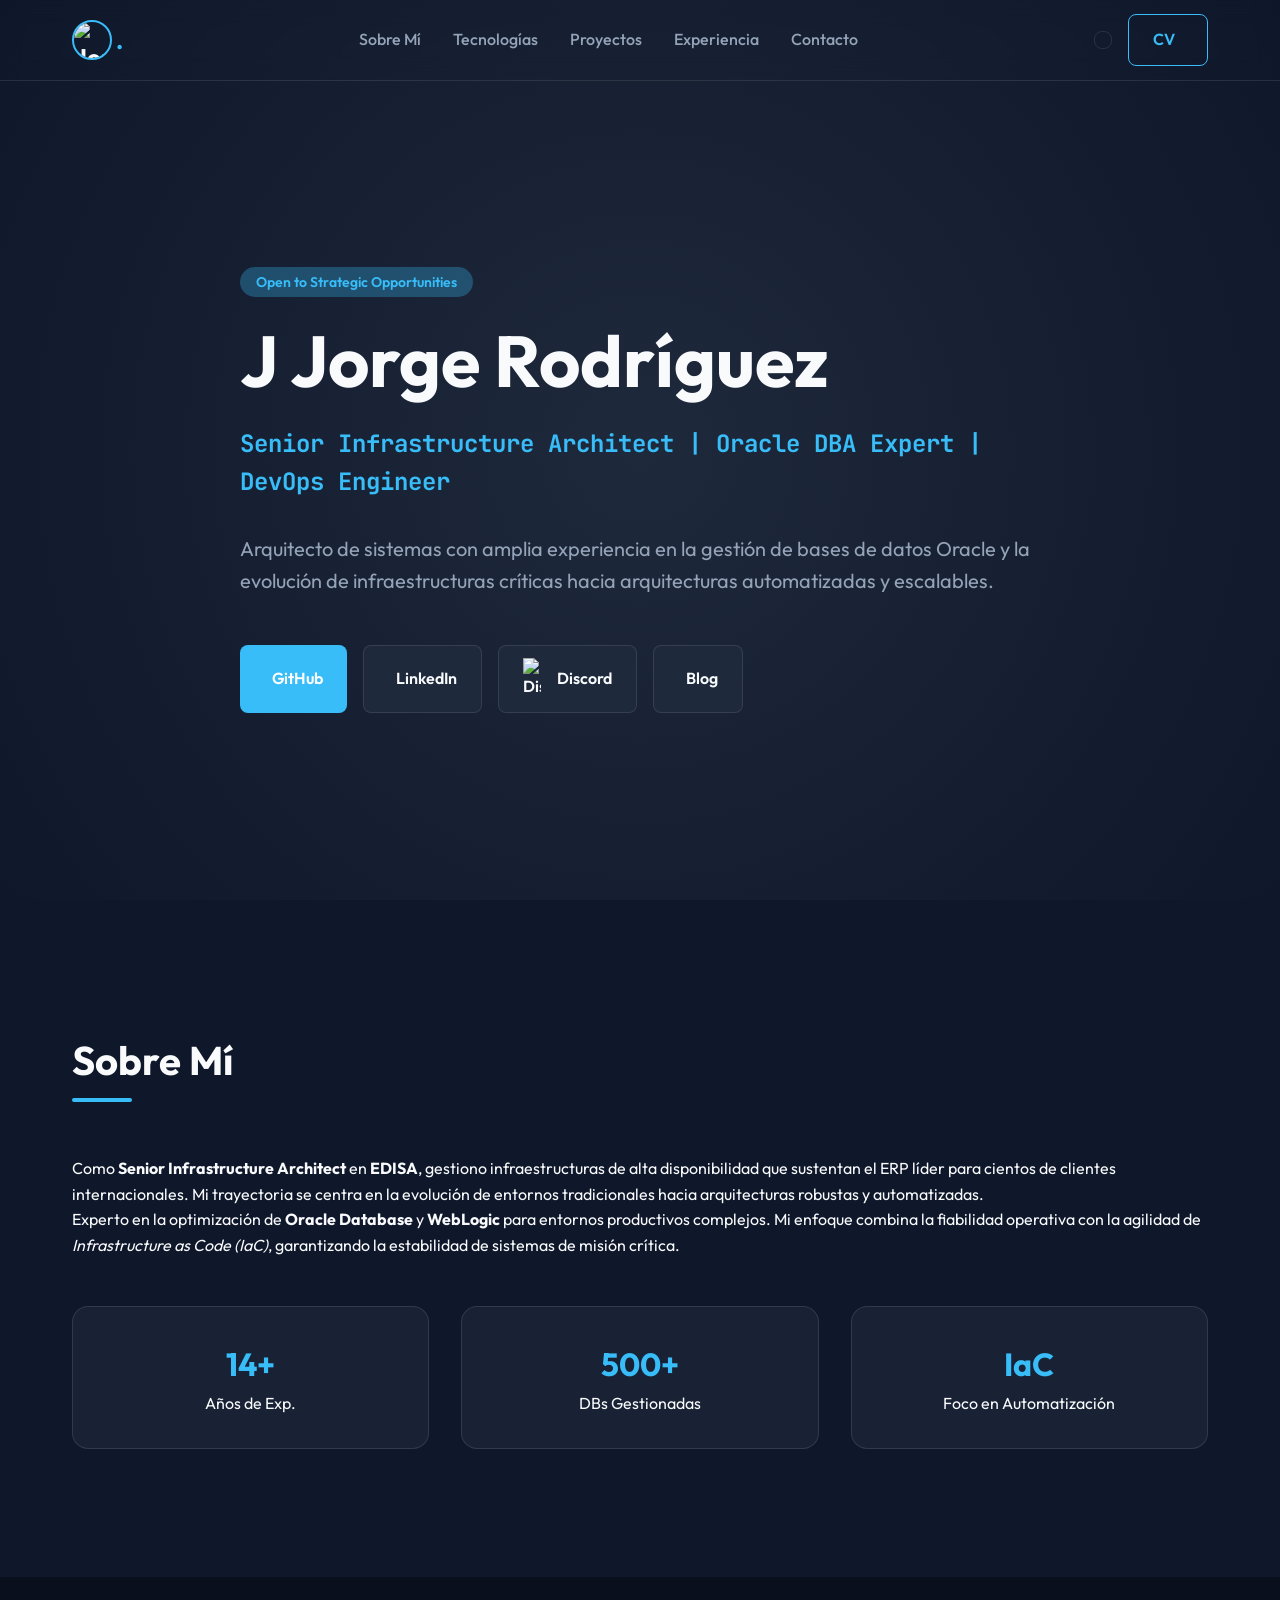
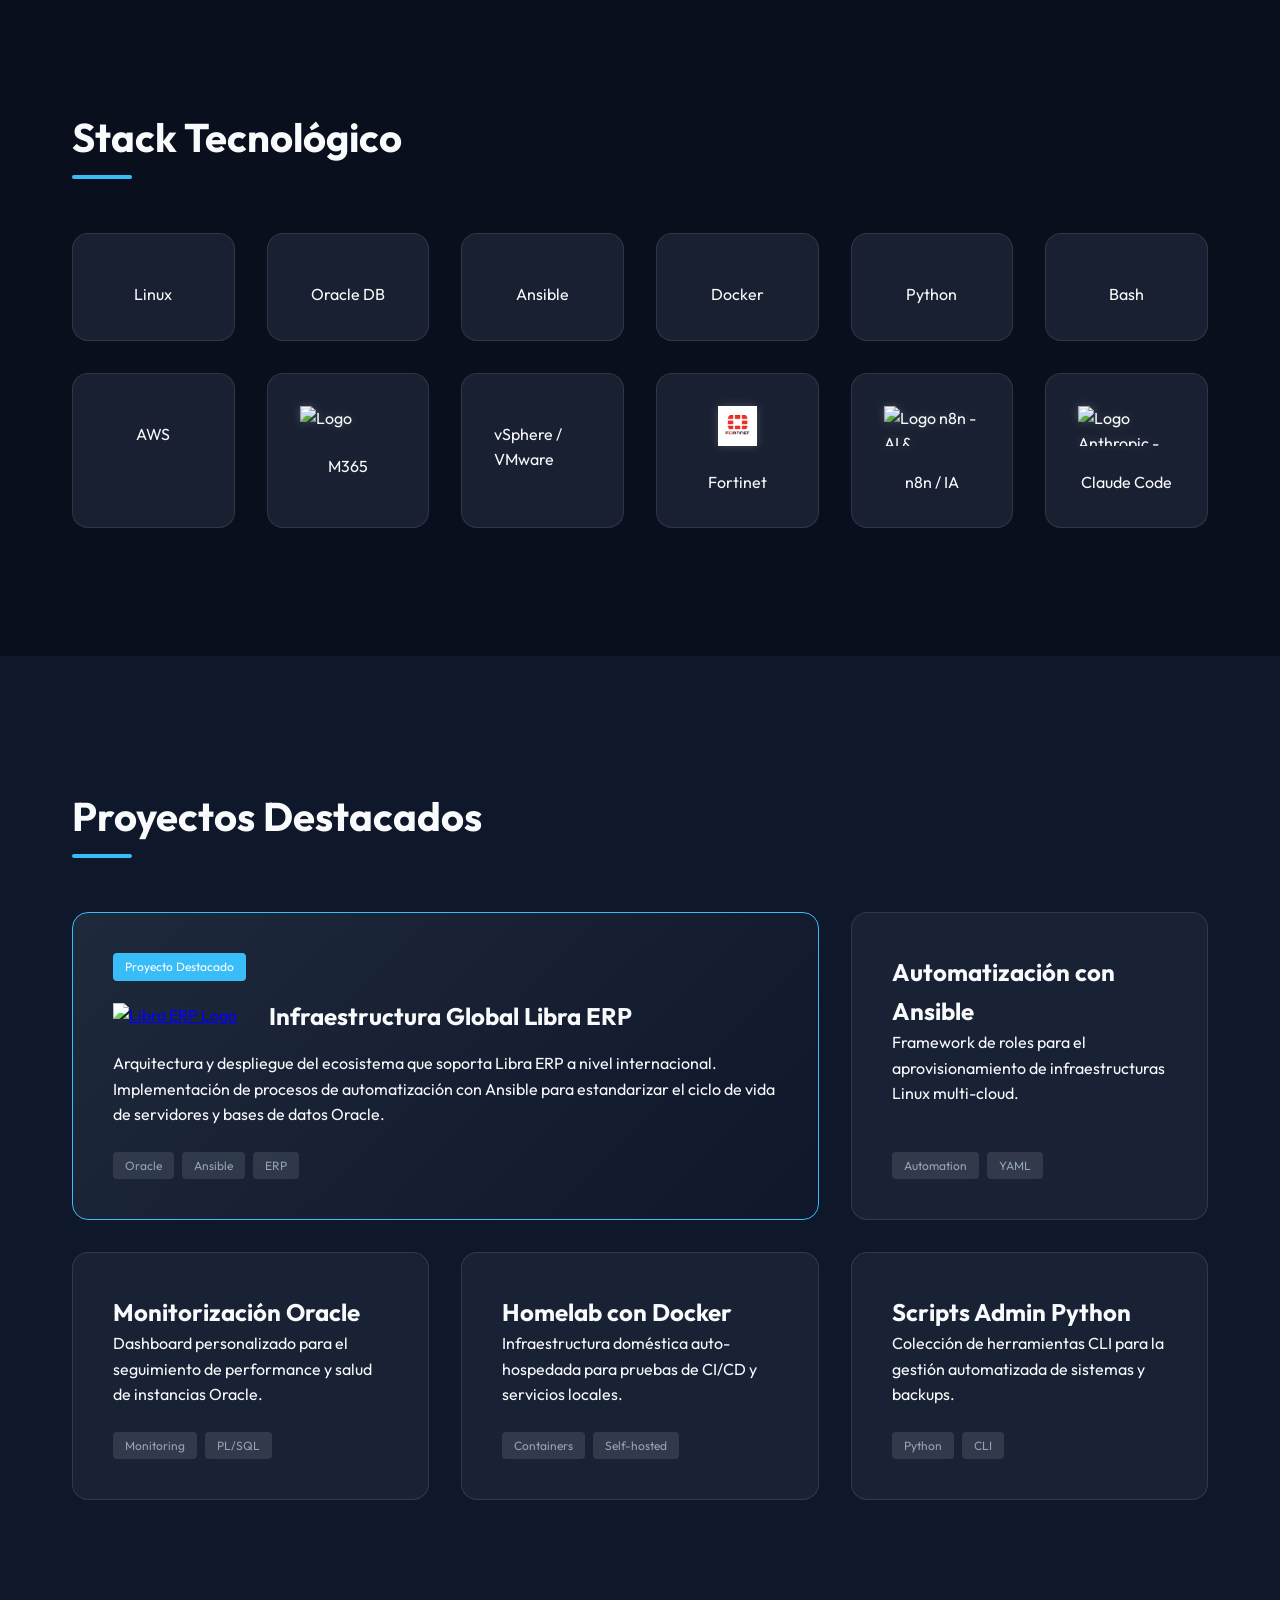
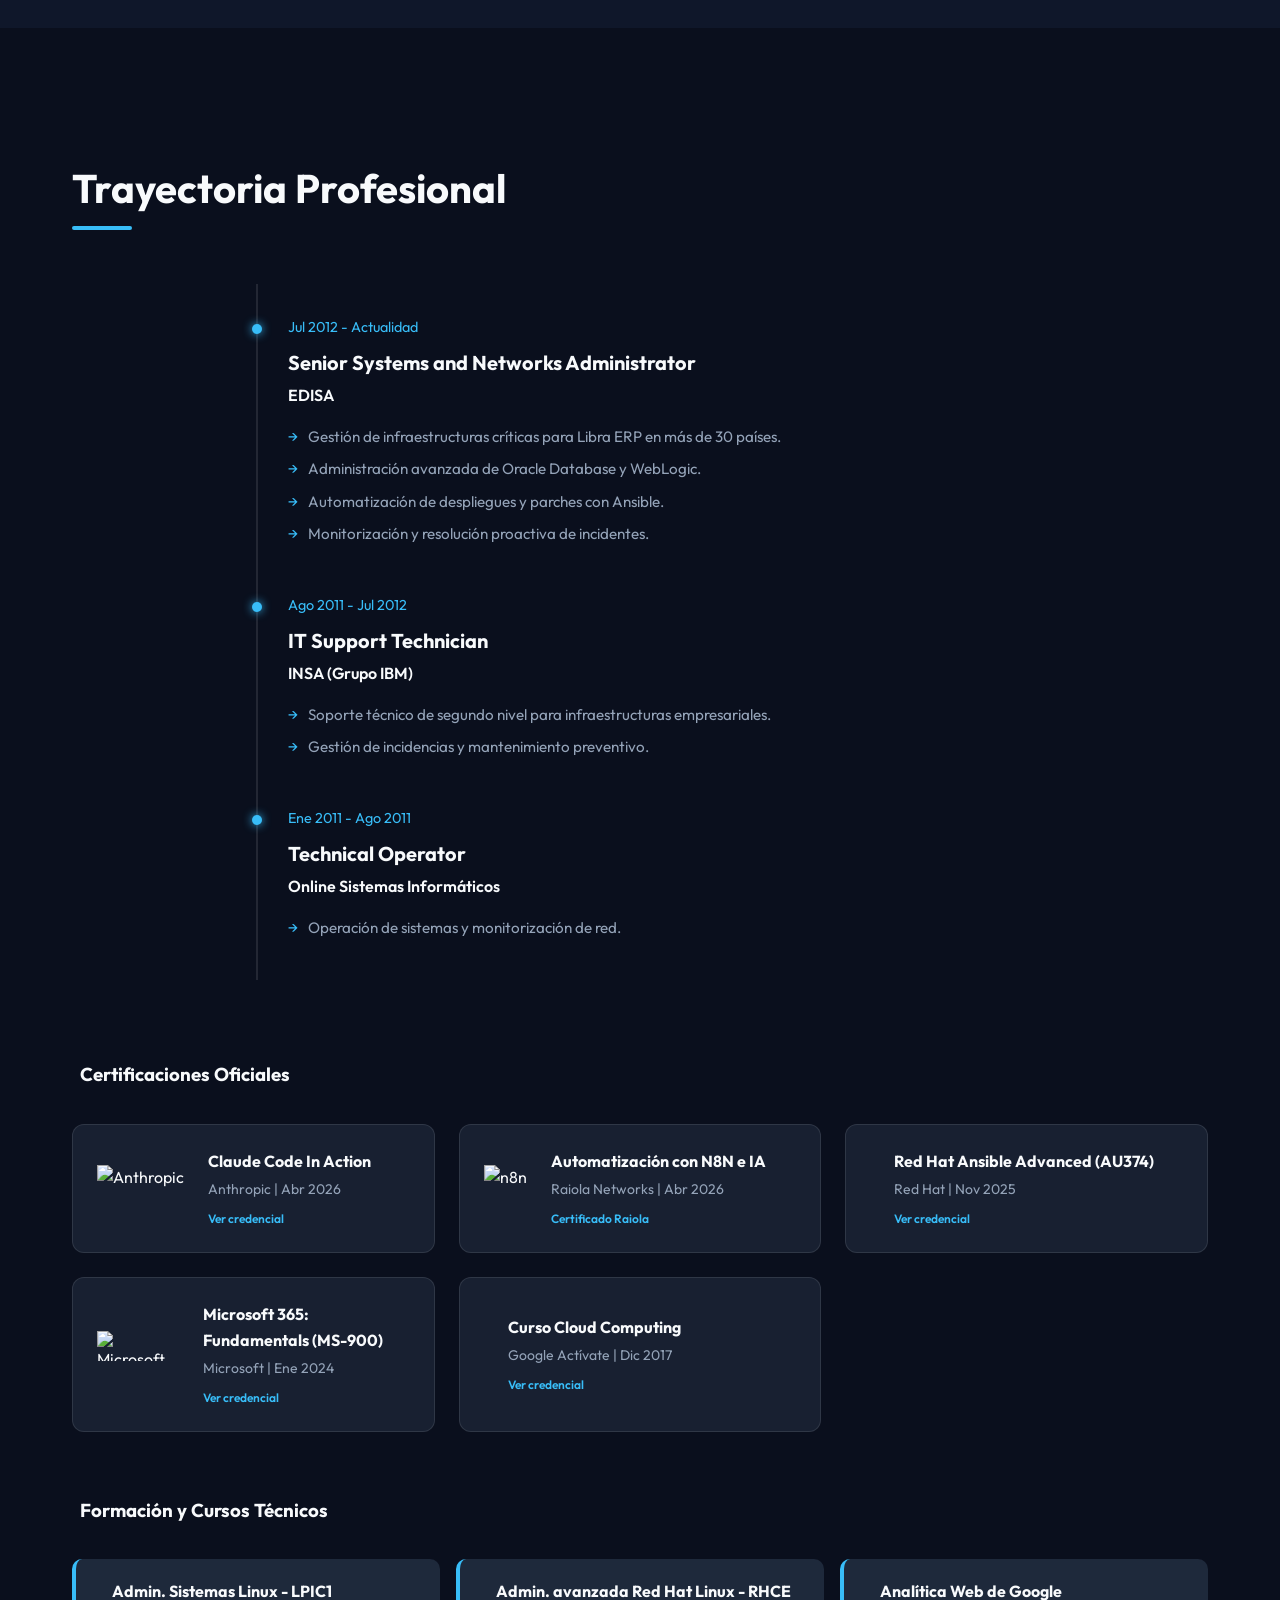
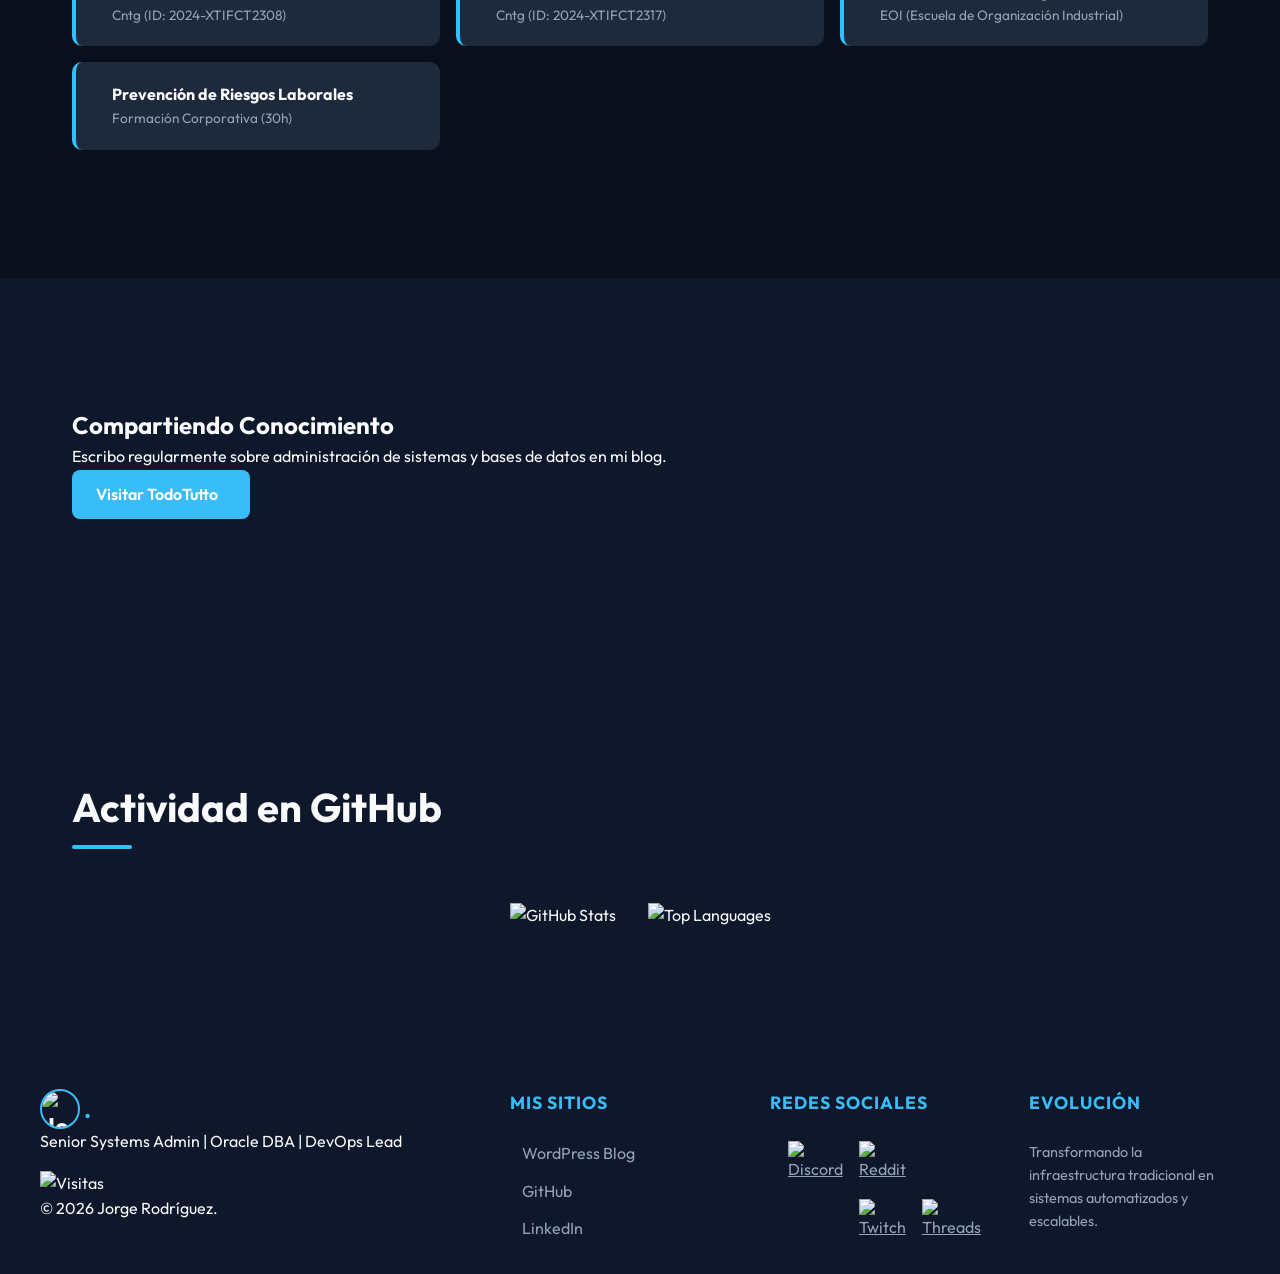
==== commit 2456a4b8: "feat: add Claude Code certification and update skills section in portfolio and resume" ====
--- a/index.html
+++ b/index.html
@@ -182,6 +182,10 @@
                     <img src="https://cdn.simpleicons.org/n8n/f1433f" alt="Logo n8n - AI & Workflow Automation" style="height: 40px; margin-bottom: 0.5rem; filter: drop-shadow(0 0 5px rgba(255,255,255,0.2));">
                     <span>n8n / IA</span>
                 </div>
+                <div class="tech-card">
+                    <img src="https://cdn.simpleicons.org/anthropic/000000" alt="Logo Anthropic - AI & Coding Assistant" style="height: 40px; margin-bottom: 0.5rem; filter: drop-shadow(0 0 5px rgba(255,255,255,0.2));">
+                    <span>Claude Code</span>
+                </div>
             </div>
         </div>
     </section>
@@ -290,6 +294,14 @@
             <div class="education-block">
                 <h3 style="margin-bottom: 2rem;"><i data-lucide="award" style="vertical-align: middle; margin-right: 0.5rem;"></i> Certificaciones Oficiales</h3>
                 <div class="cert-grid" style="display: grid; grid-template-columns: repeat(auto-fit, minmax(280px, 1fr)); gap: 1.5rem;">
+                    <a href="http://verify.skilljar.com/c/gi76xx82bckb" target="_blank" class="cert-card clickable-card">
+                        <img src="https://cdn.simpleicons.org/anthropic/white" alt="Anthropic" style="height: 30px; margin-bottom: 1rem;">
+                        <div class="cert-info">
+                            <strong>Claude Code In Action</strong>
+                            <p>Anthropic | Abr 2026</p>
+                            <span class="verify-link">Ver credencial <i data-lucide="external-link"></i></span>
+                        </div>
+                    </a>
                     <a href="https://media.licdn.com/dms/image/v2/D4E2DAQGhZ-jjESRsRg/profile-treasury-image-shrink_800_800/B4EZ1UkCnCIEAY-/0/1775240228078?e=1775847600&v=beta&t=TmKQ6dAv_2VuJIFGII__uF5KRb0sFdlt_bvkzzFN8PA" target="_blank" class="cert-card clickable-card">
                         <img src="https://cdn.simpleicons.org/n8n/white" alt="n8n" style="height: 30px; margin-bottom: 1rem;">
                         <div class="cert-info">
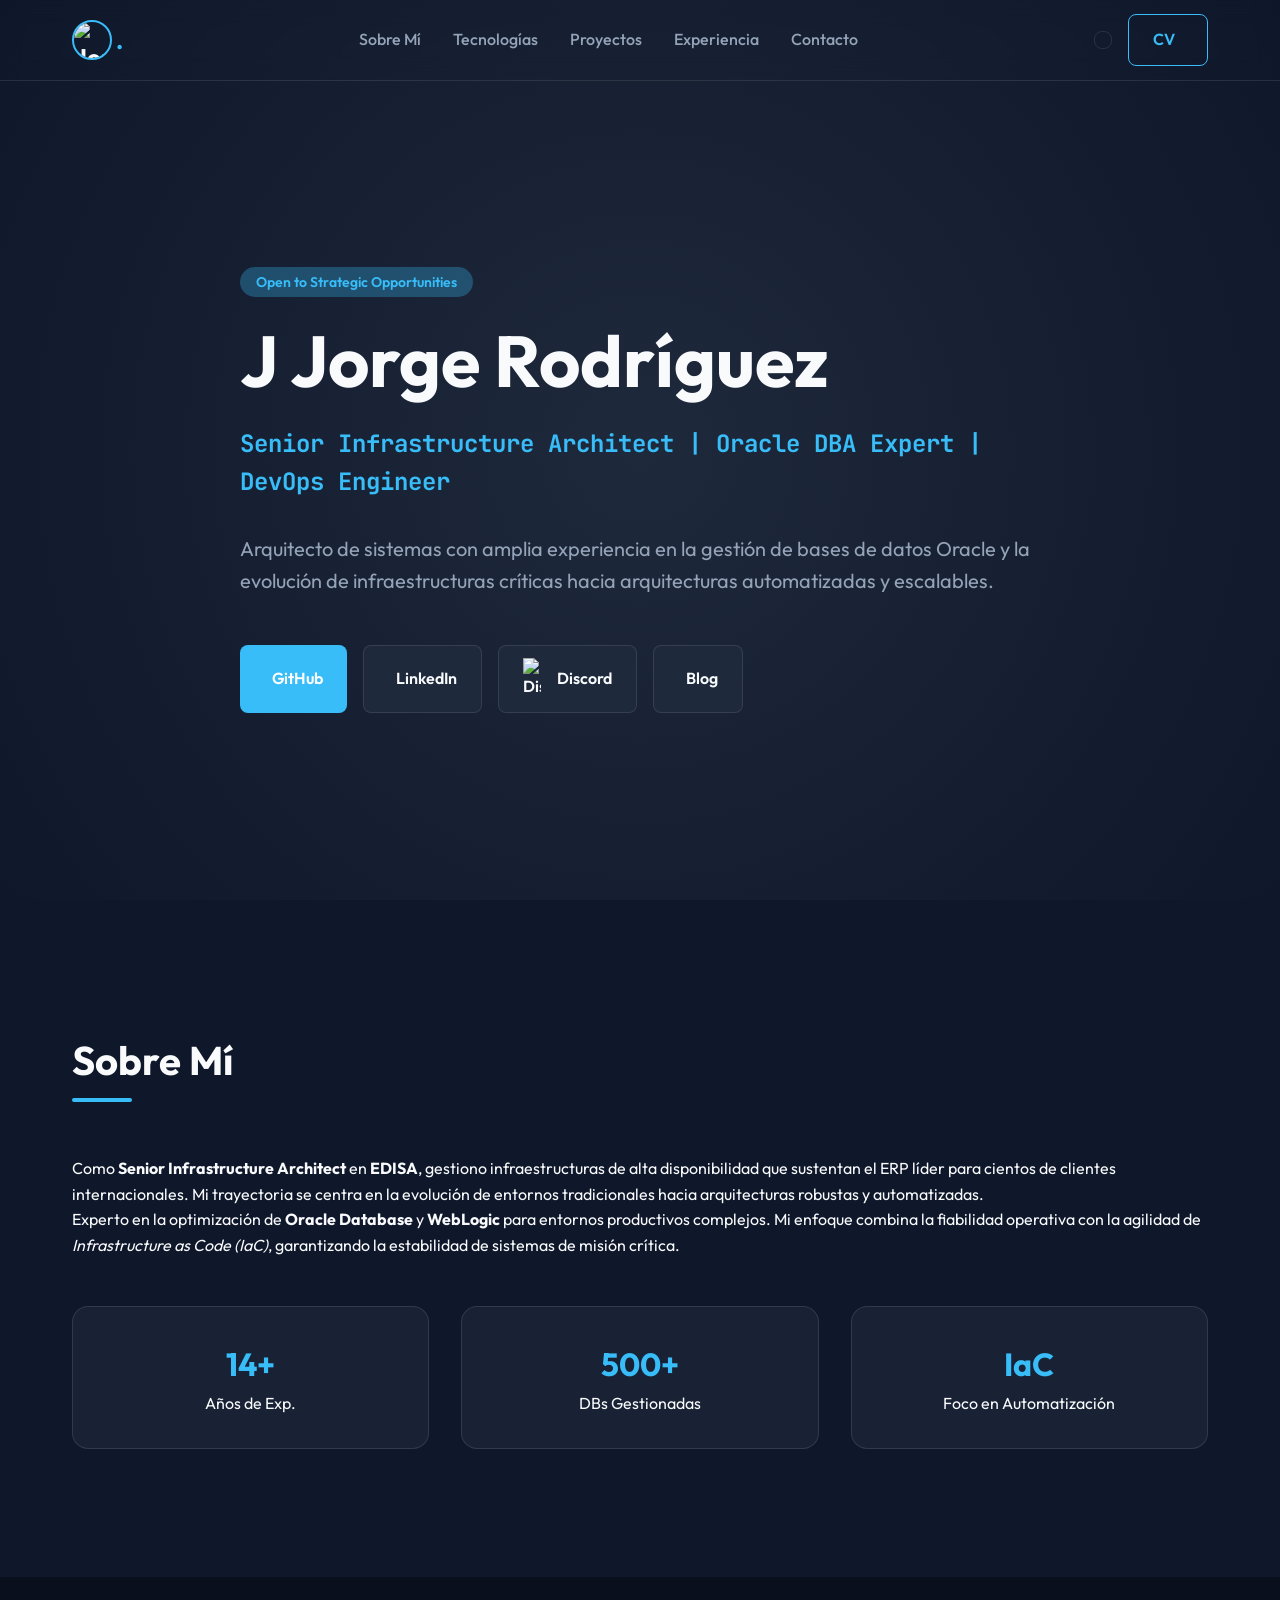
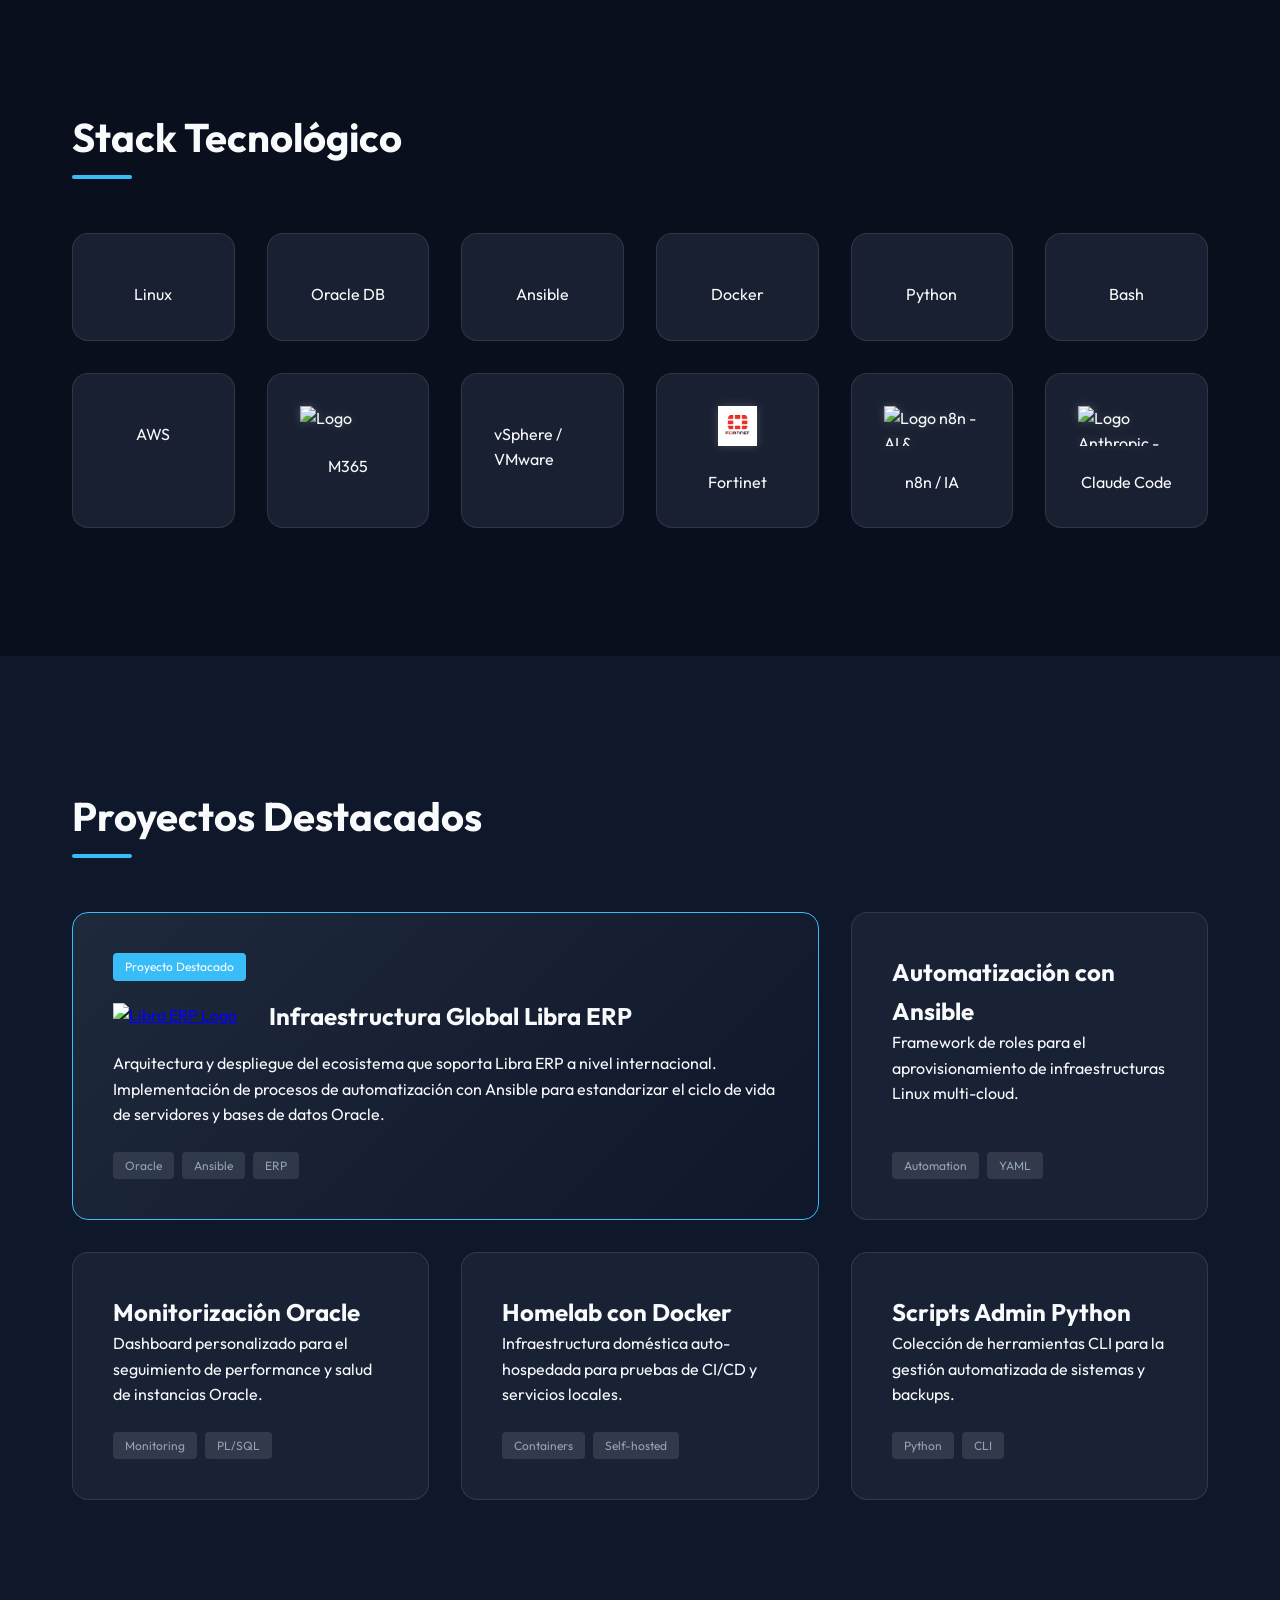
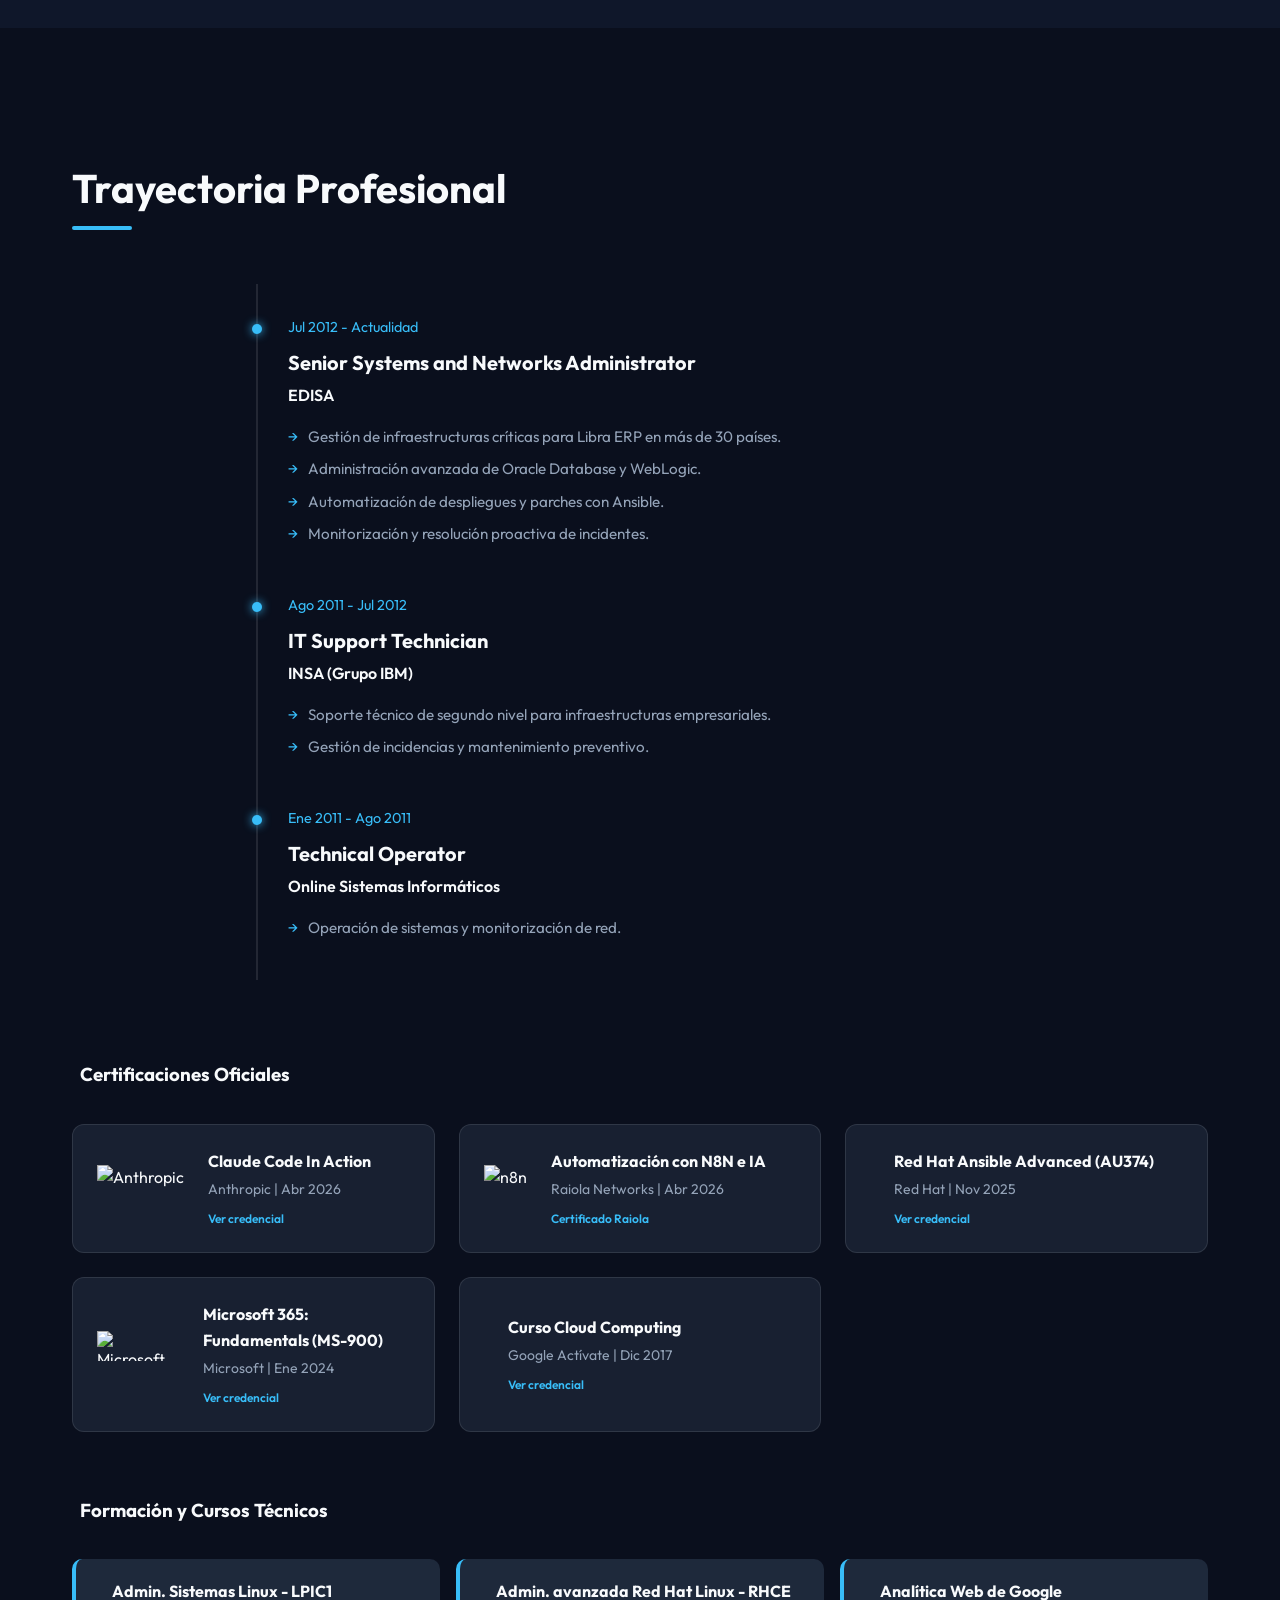
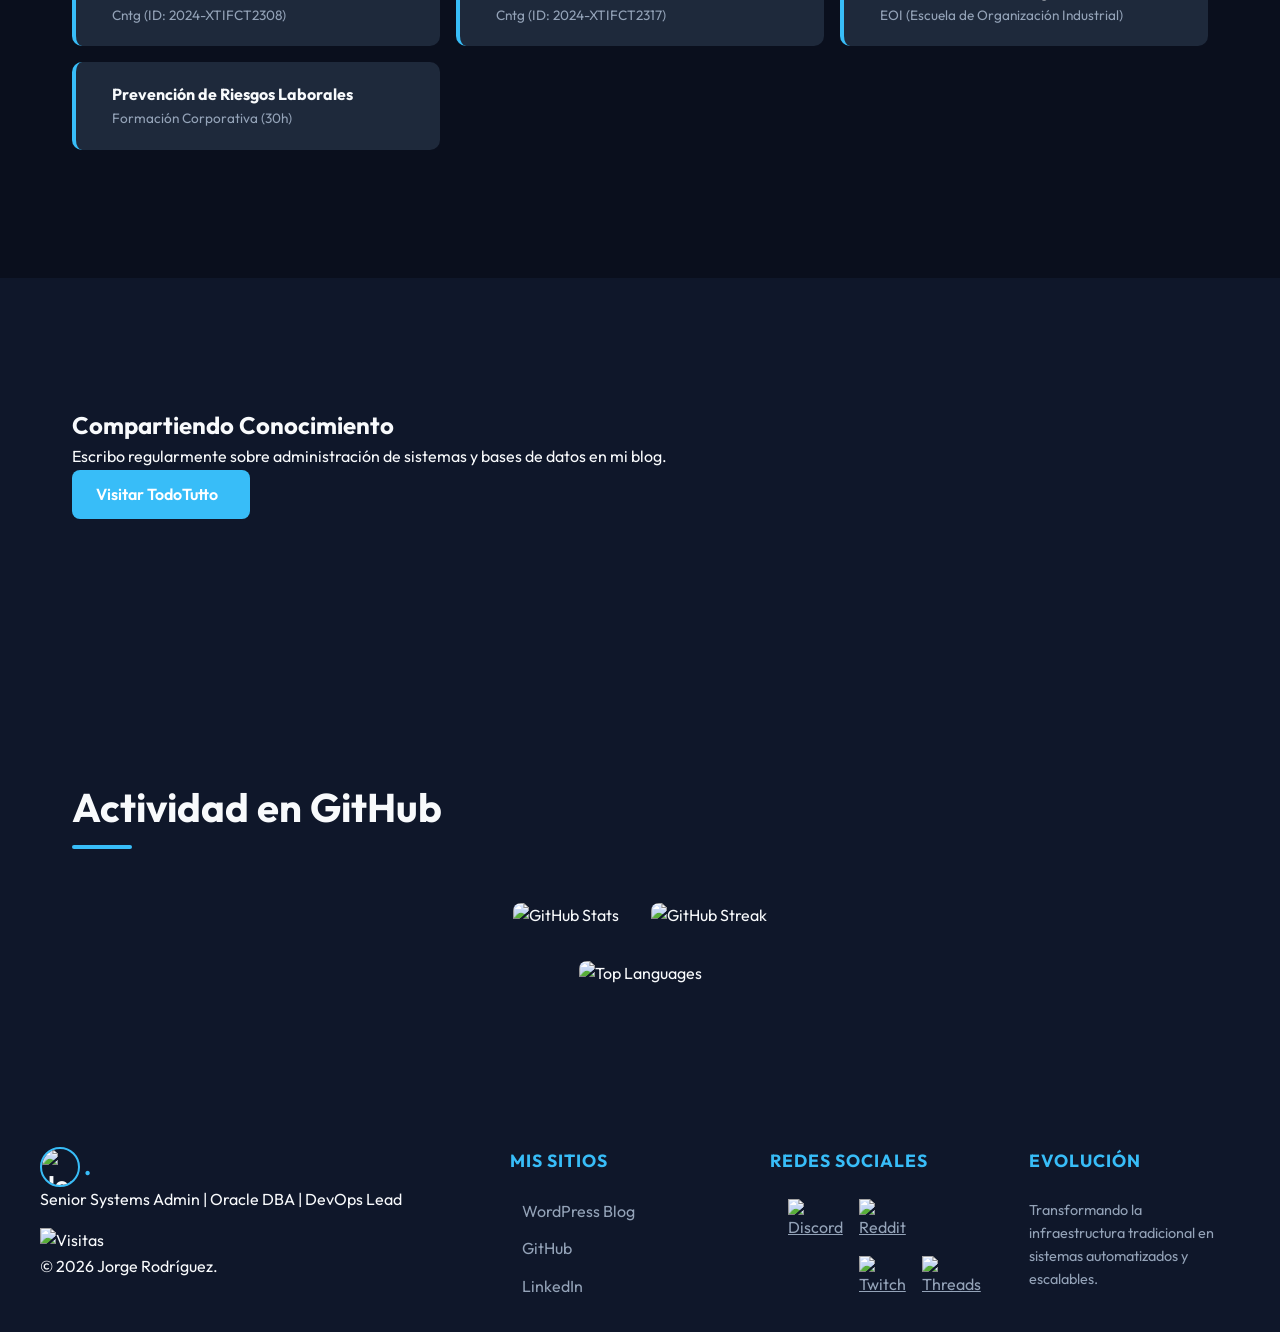
==== commit a23343b7: "feat: add URL theme parameter support and refactor GitHub stats layout with new cards and streak tra" ====
--- a/index.html
+++ b/index.html
@@ -382,9 +382,14 @@
     <section id="github" class="section">
         <div class="container">
             <h2 class="section-title">Actividad en GitHub</h2>
-            <div class="github-stats">
-                <img src="https://github-readme-stats.anuraghazra1.vercel.app/api?username=jjorgerodriguez&show_icons=true&theme=tokyonight&hide_border=true" alt="GitHub Stats">
-                <img src="https://github-readme-stats.anuraghazra1.vercel.app/api/top-langs/?username=jjorgerodriguez&layout=compact&theme=tokyonight&hide_border=true" alt="Top Languages">
+            <div class="github-stats-container">
+                <div class="stats-row">
+                    <img src="https://github-readme-stats.vercel.app/api?username=jjorgerodriguez&show_icons=true&theme=tokyonight&include_all_commits=true&count_private=true&hide_border=true&rank_icon=github" alt="GitHub Stats" class="stats-card">
+                    <img src="https://github-readme-streak-stats.herokuapp.com/?user=jjorgerodriguez&theme=tokyonight&hide_border=true" alt="GitHub Streak" class="stats-card">
+                </div>
+                <div class="stats-row">
+                    <img src="https://github-readme-stats.vercel.app/api/top-langs/?username=jjorgerodriguez&layout=compact&theme=tokyonight&hide_border=true&langs_count=8" alt="Top Languages" class="stats-card">
+                </div>
             </div>
         </div>
     </section>
--- a/style.css
+++ b/style.css
@@ -412,15 +412,36 @@
 }
 
 /* Github Stats */
-.github-stats {
+.github-stats-container {
+    display: flex;
+    flex-direction: column;
+    gap: 2rem;
+    align-items: center;
+    width: 100%;
+}
+
+.stats-row {
     display: flex;
     flex-wrap: wrap;
     gap: 2rem;
     justify-content: center;
-}
-
-.github-stats img {
+    width: 100%;
+}
+
+.stats-card {
     max-width: 100%;
+    transition: var(--transition);
+    border-radius: 8px;
+}
+
+.stats-card:hover {
+    transform: translateY(-5px);
+}
+
+@media (max-width: 1200px) {
+    .stats-row {
+        gap: 1rem;
+    }
 }
 
 /* Footer */
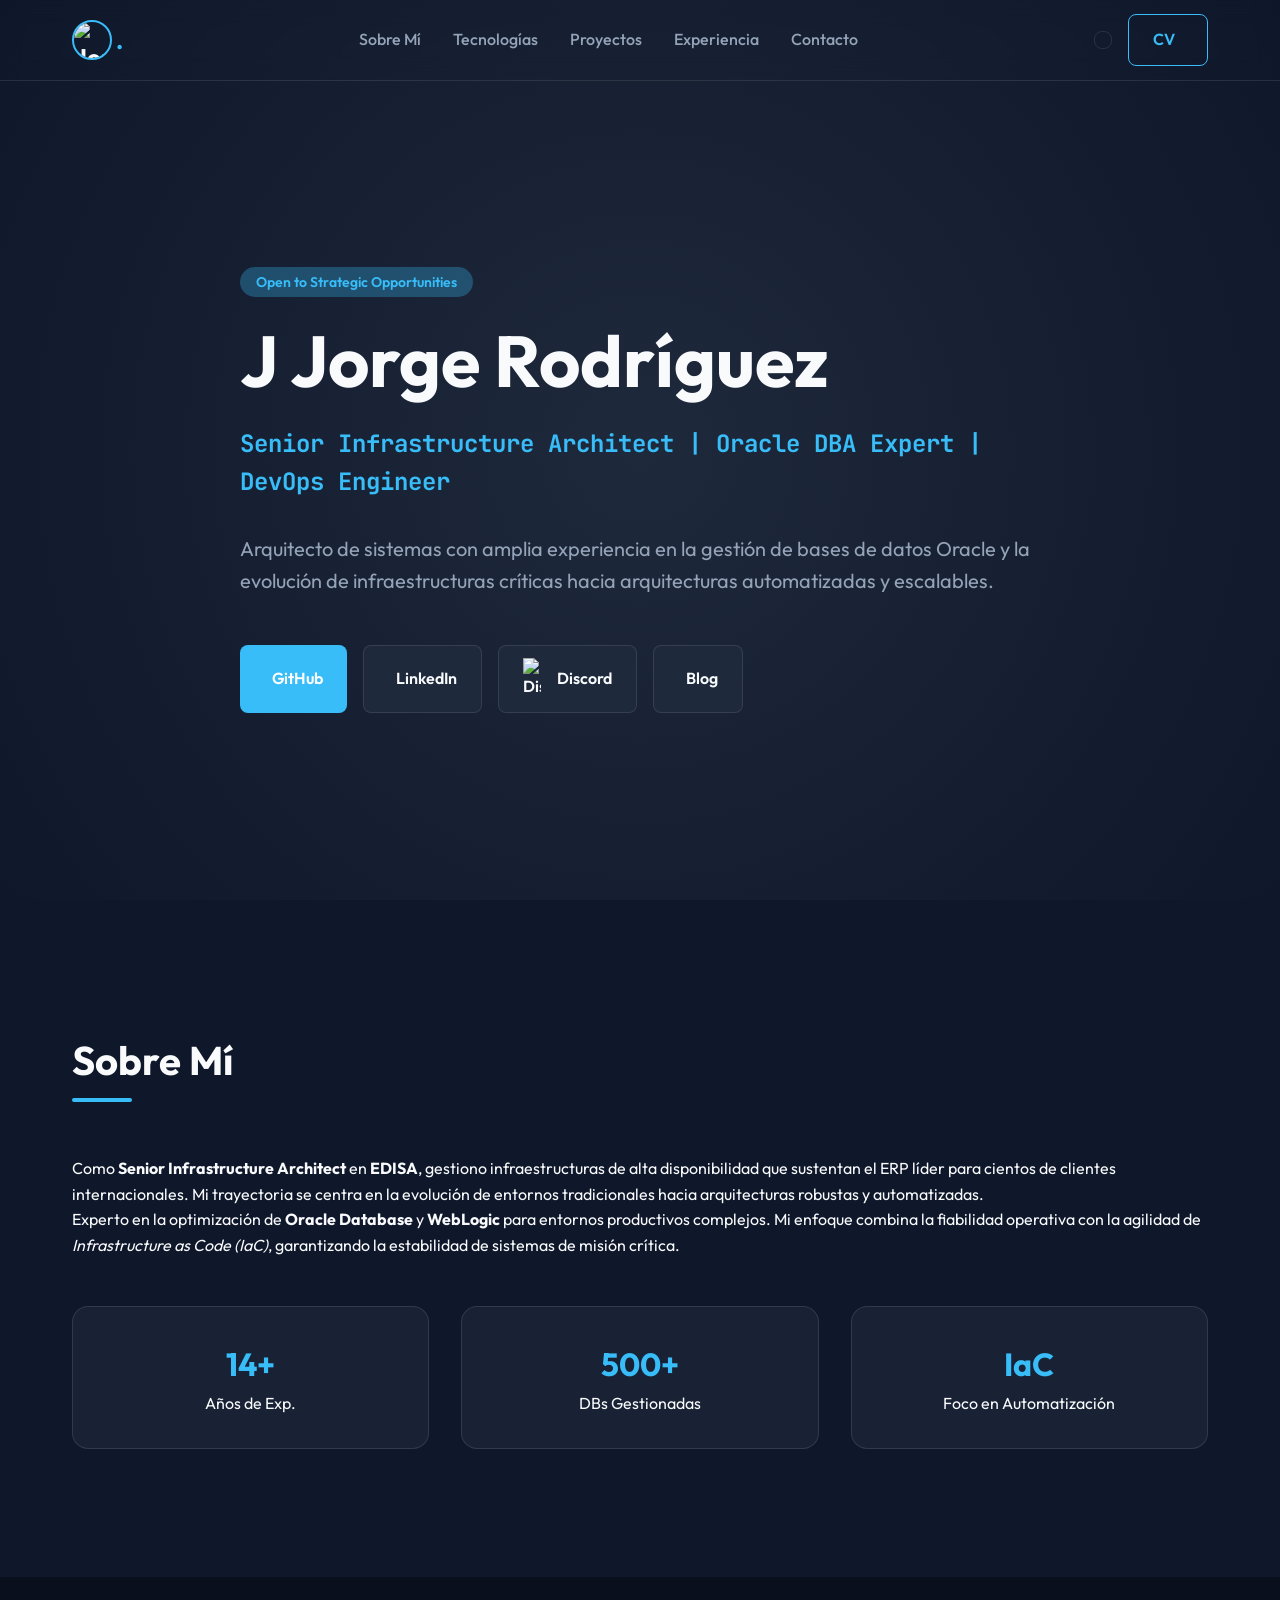
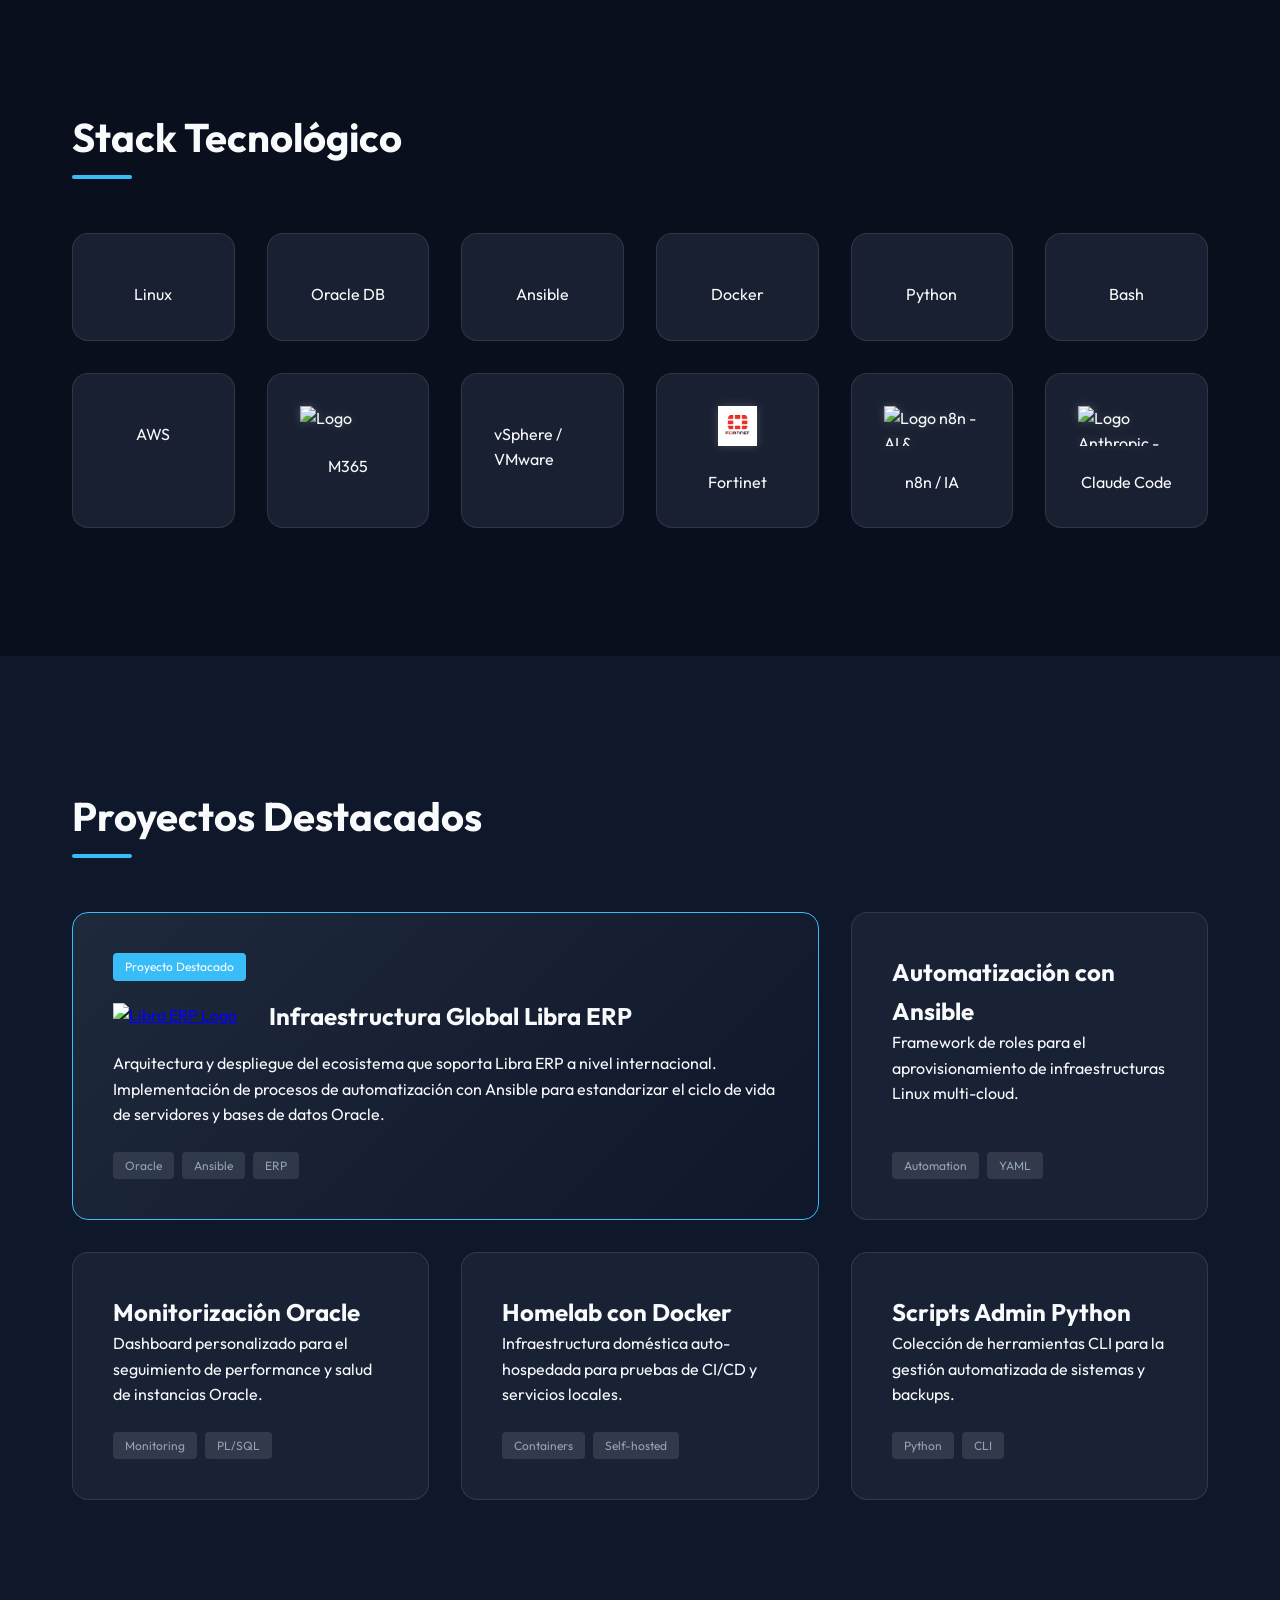
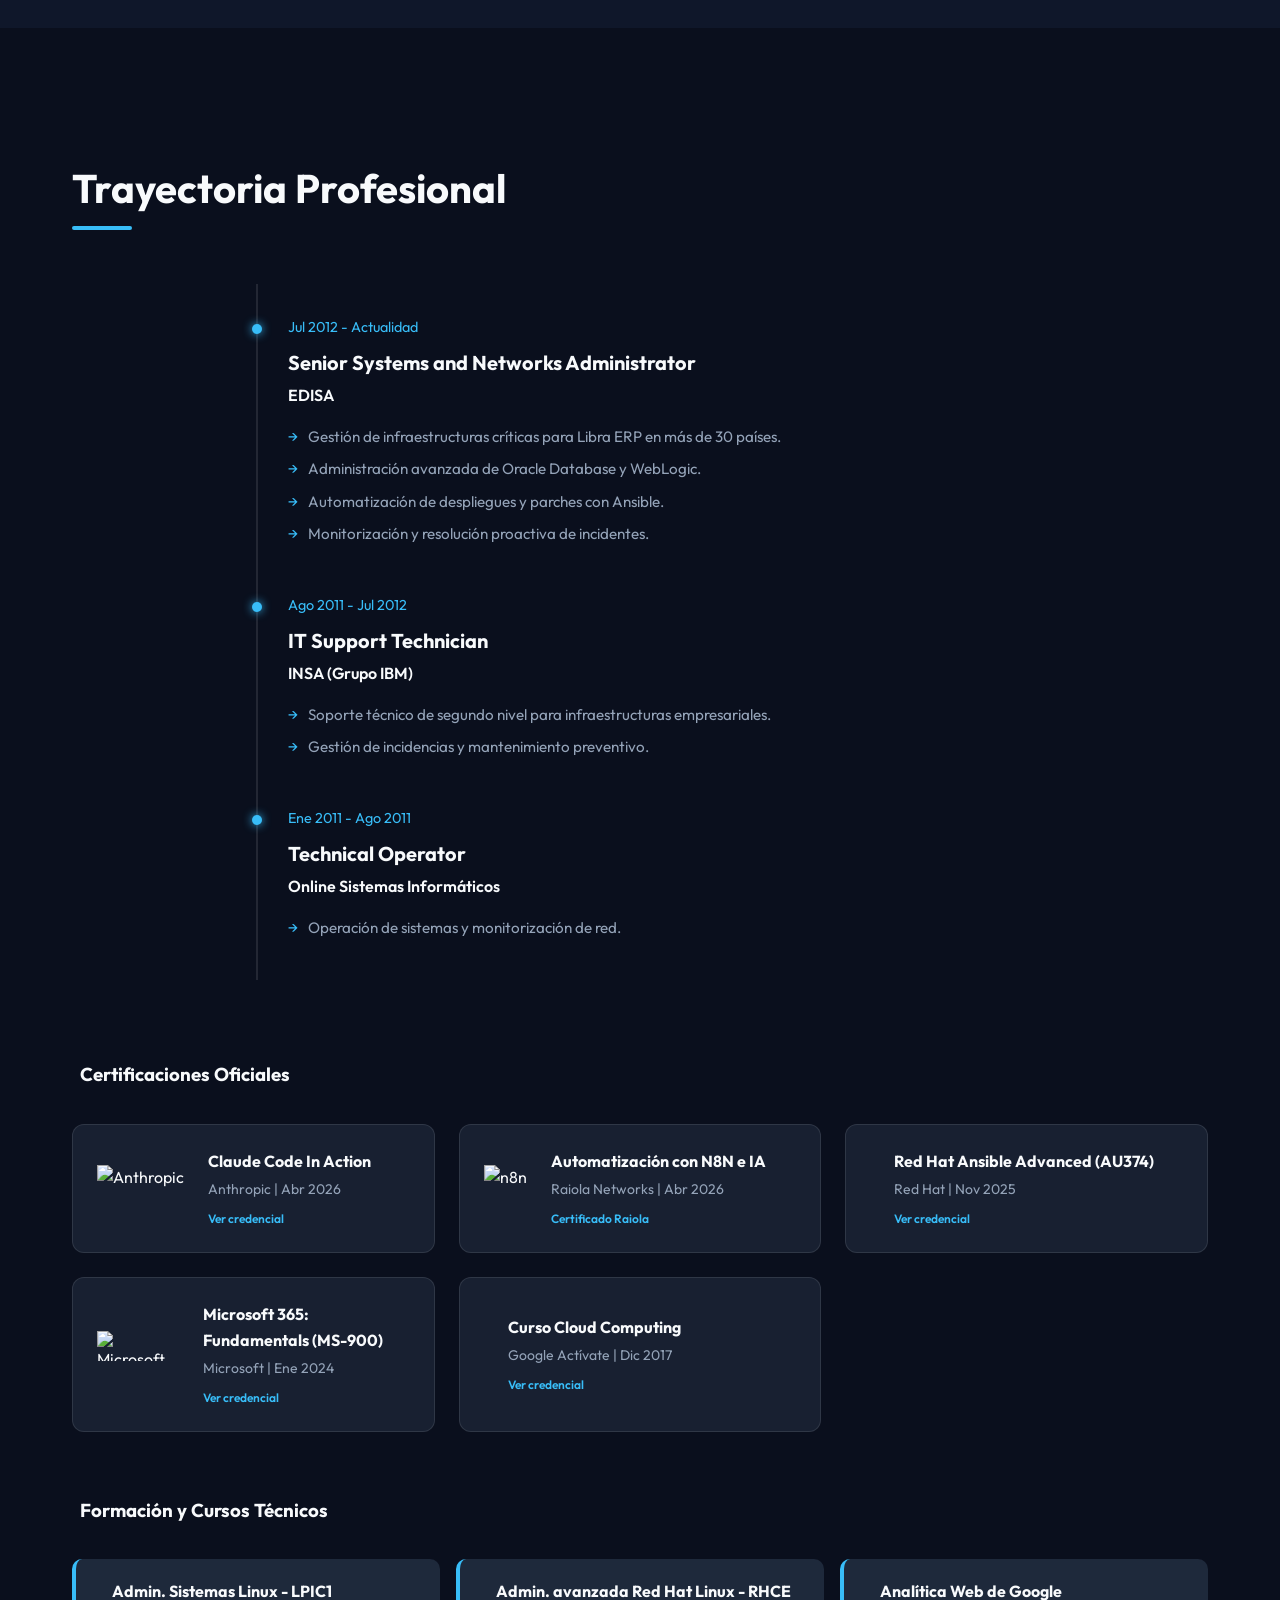
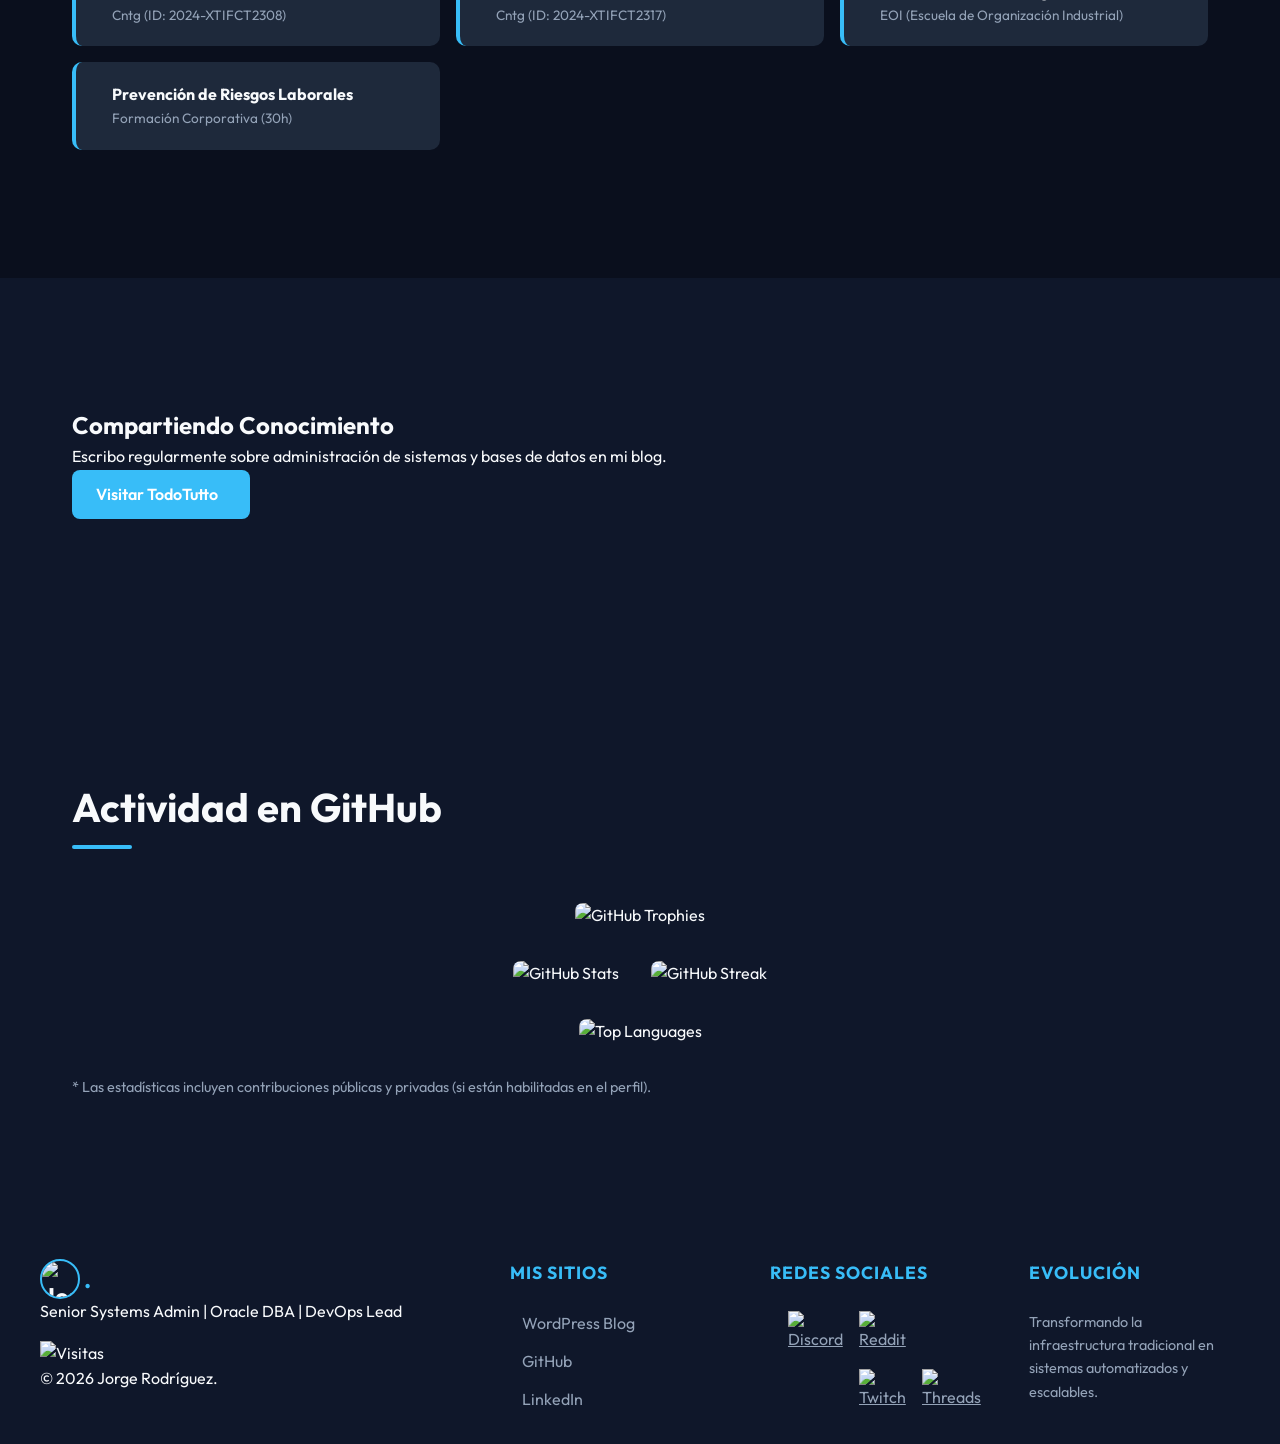
==== commit d7ffa2c1: "feat: update GitHub stats section with trophies and improved layout" ====
--- a/index.html
+++ b/index.html
@@ -383,13 +383,25 @@
         <div class="container">
             <h2 class="section-title">Actividad en GitHub</h2>
             <div class="github-stats-container">
-                <div class="stats-row">
-                    <img src="https://github-readme-stats.vercel.app/api?username=jjorgerodriguez&show_icons=true&theme=tokyonight&include_all_commits=true&count_private=true&hide_border=true&rank_icon=github" alt="GitHub Stats" class="stats-card">
+                <!-- Trophies Row -->
+                <div class="stats-row trophies">
+                    <img src="https://github-profile-trophy.vercel.app/?username=jjorgerodriguez&theme=tokyonight&no-bg=true&margin-w=15" alt="GitHub Trophies" class="stats-card">
+                </div>
+                
+                <!-- Main Stats & Streak -->
+                <div class="stats-row main-stats">
+                    <img src="https://github-readme-stats.anuraghazra1.vercel.app/api?username=jjorgerodriguez&show_icons=true&theme=tokyonight&include_all_commits=true&count_private=true&hide_border=true&rank_icon=github" alt="GitHub Stats" class="stats-card">
                     <img src="https://github-readme-streak-stats.herokuapp.com/?user=jjorgerodriguez&theme=tokyonight&hide_border=true" alt="GitHub Streak" class="stats-card">
                 </div>
-                <div class="stats-row">
-                    <img src="https://github-readme-stats.vercel.app/api/top-langs/?username=jjorgerodriguez&layout=compact&theme=tokyonight&hide_border=true&langs_count=8" alt="Top Languages" class="stats-card">
-                </div>
+
+                <!-- Languages -->
+                <div class="stats-row languages">
+                    <img src="https://github-readme-stats.anuraghazra1.vercel.app/api/top-langs/?username=jjorgerodriguez&layout=compact&theme=tokyonight&hide_border=true&langs_count=10" alt="Top Languages" class="stats-card">
+                </div>
+            </div>
+            
+            <div class="text-center" style="margin-top: 2rem;">
+                <p style="color: var(--text-secondary); font-size: 0.9rem;">* Las estadísticas incluyen contribuciones públicas y privadas (si están habilitadas en el perfil).</p>
             </div>
         </div>
     </section>
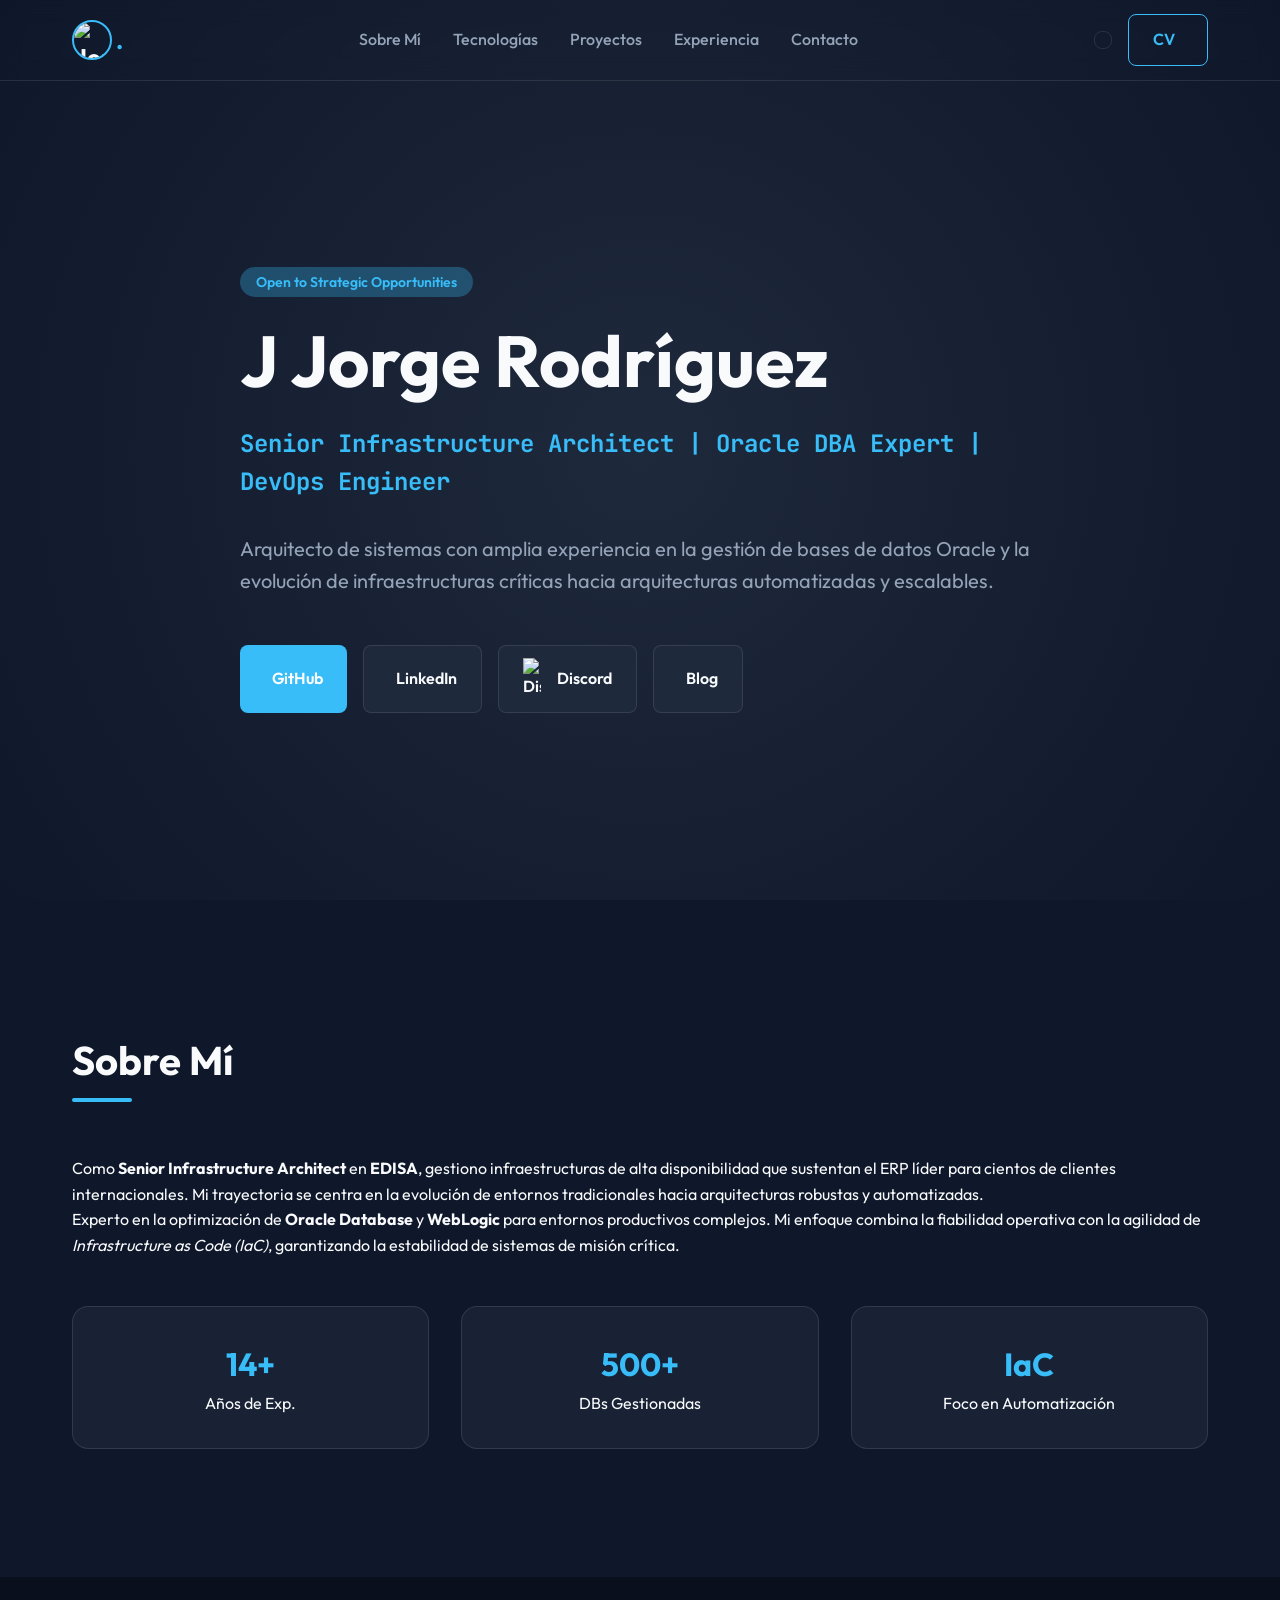
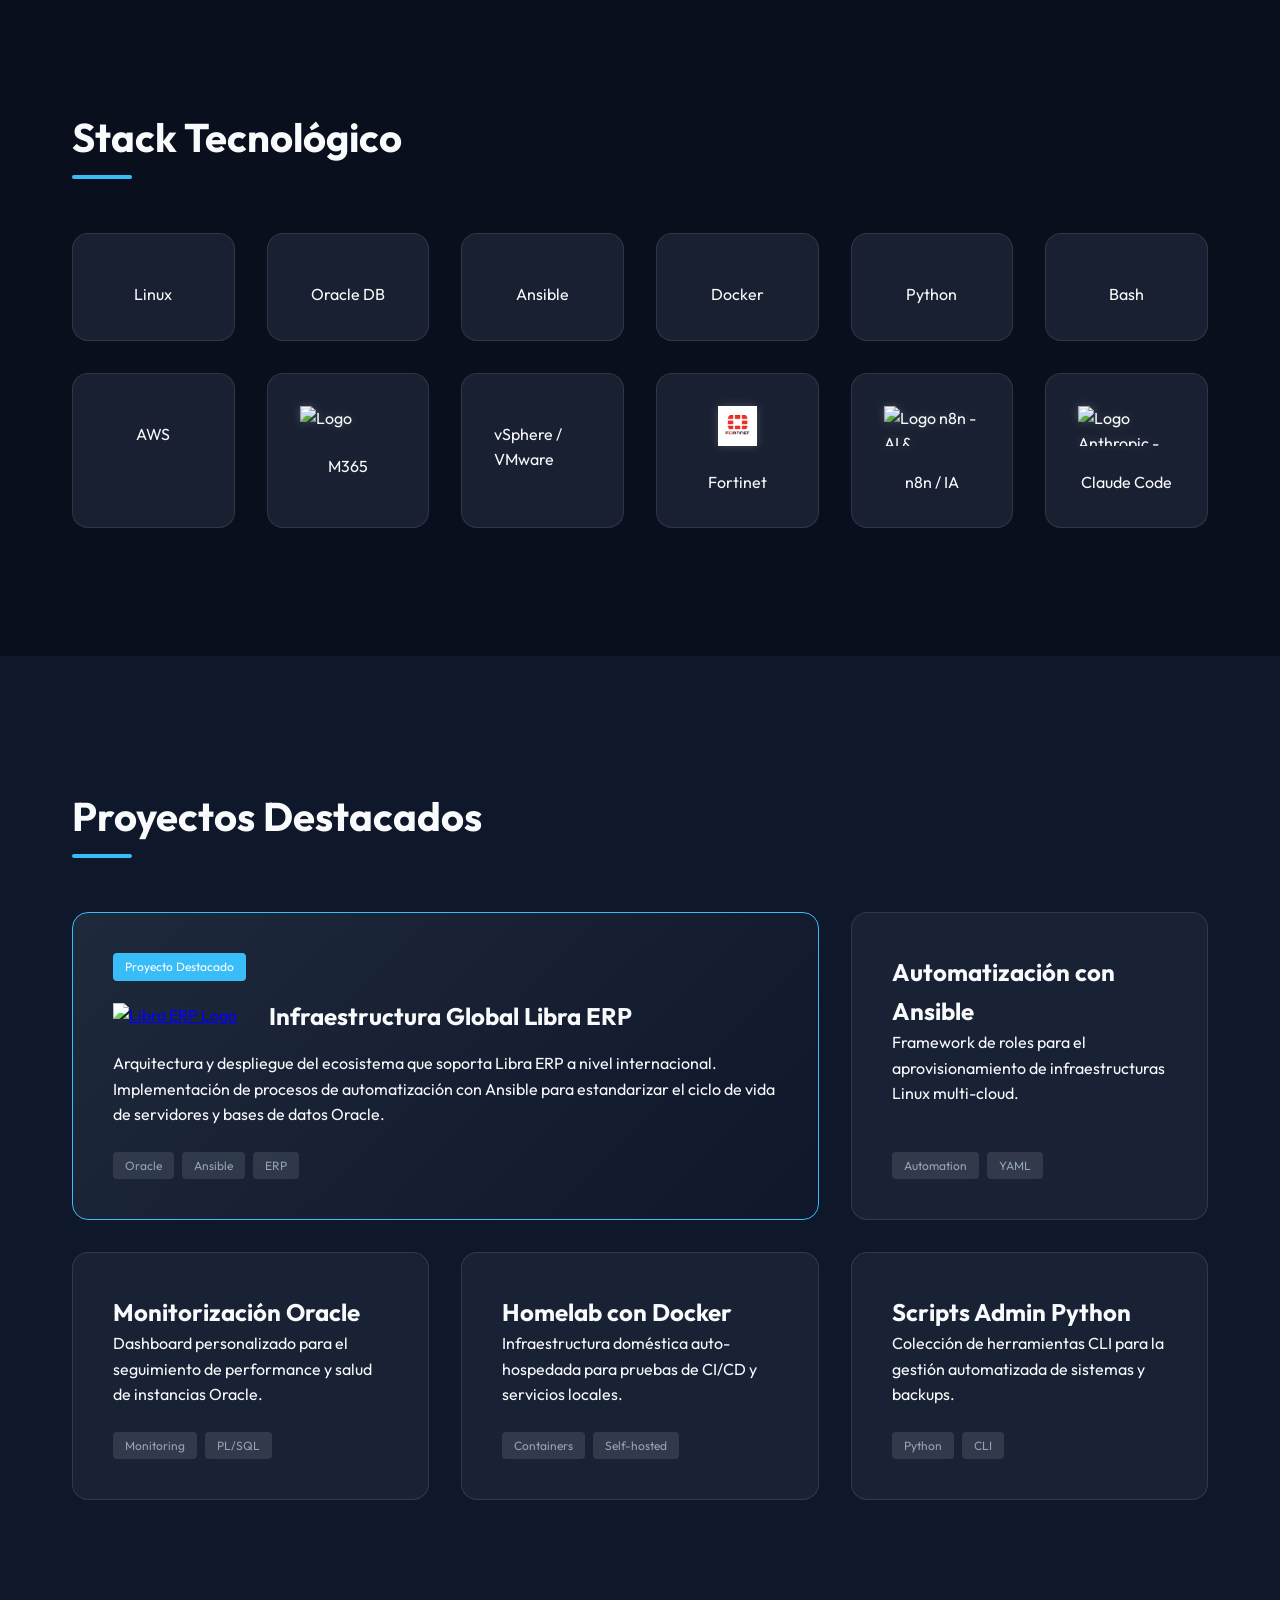
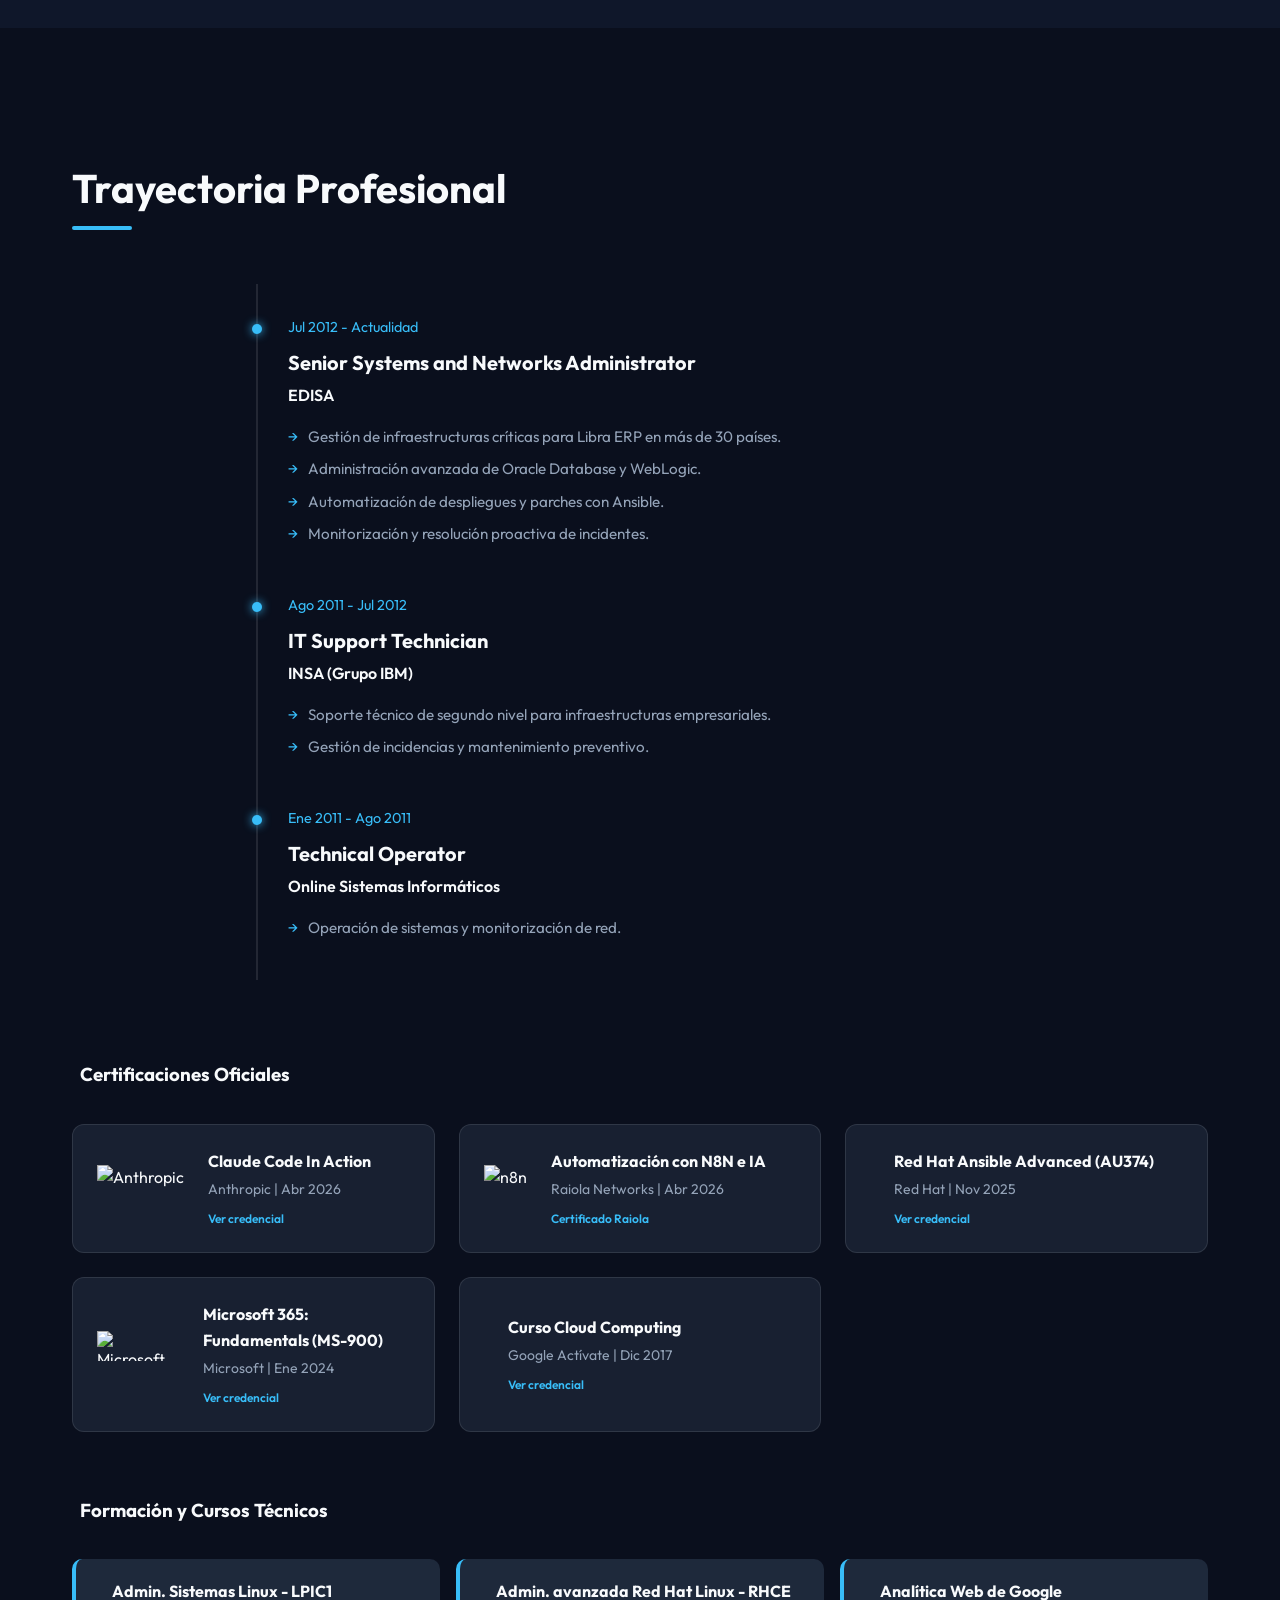
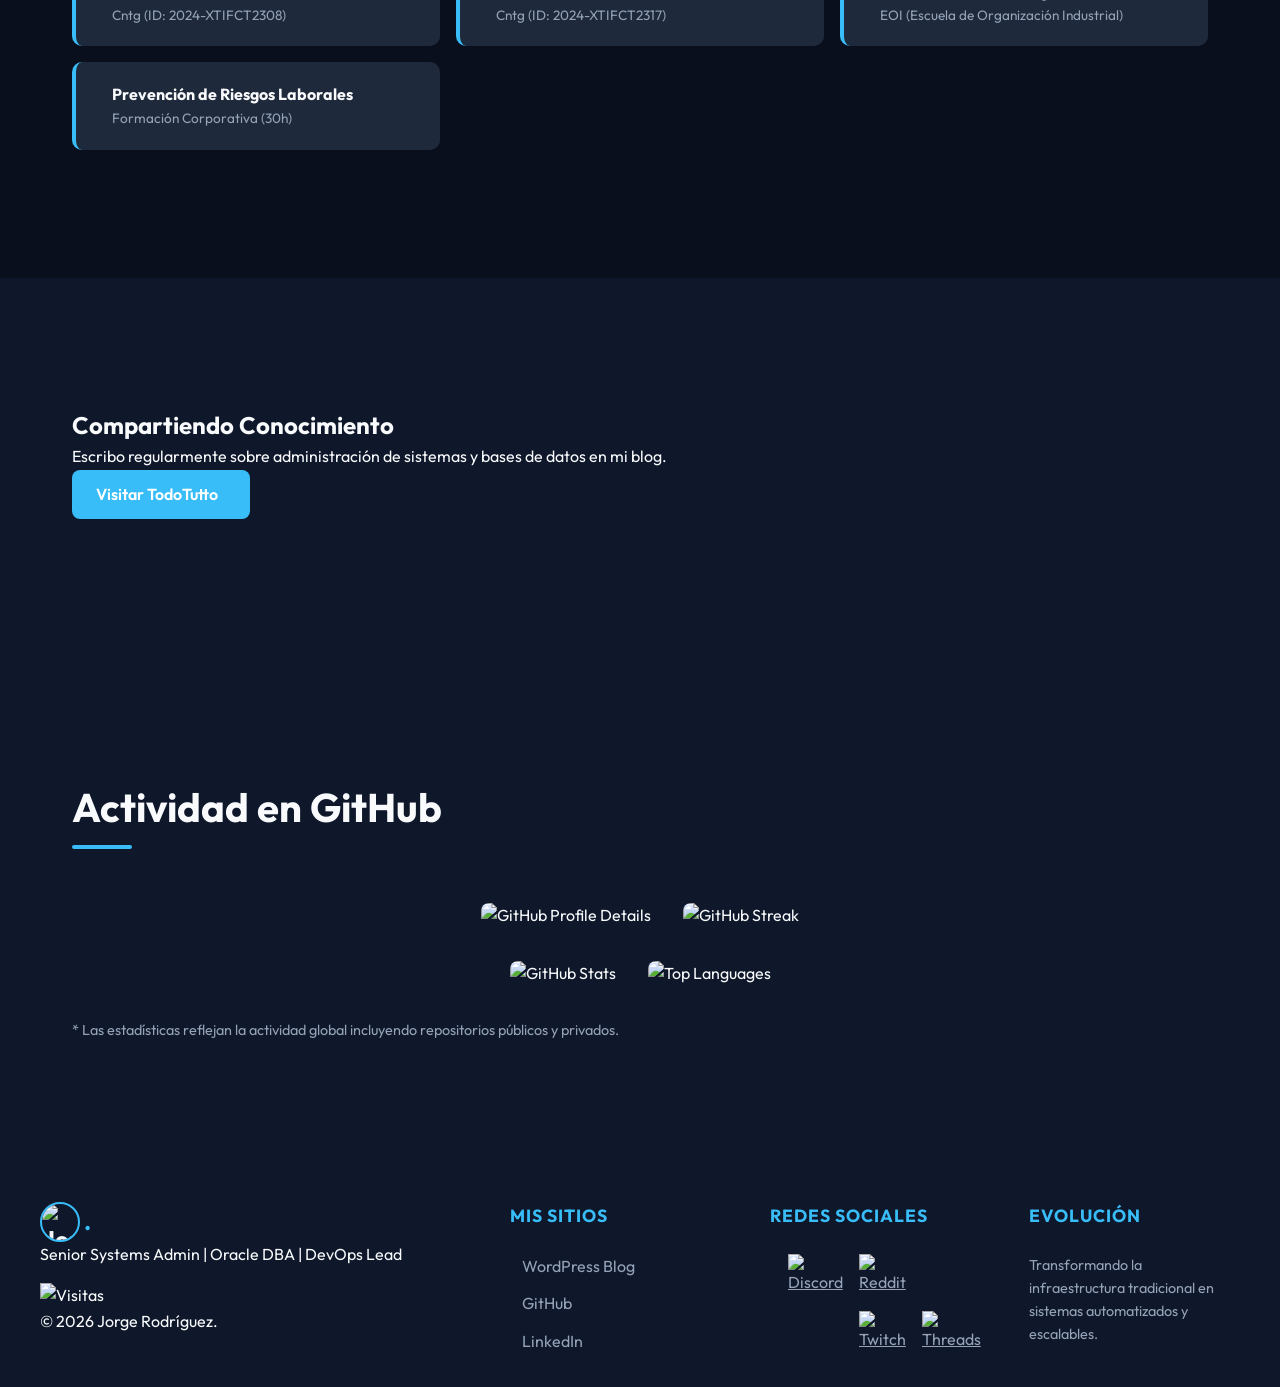
==== commit 4e31a15c: "fix: update github stats service to a more reliable one and improve layout" ====
--- a/index.html
+++ b/index.html
@@ -383,25 +383,21 @@
         <div class="container">
             <h2 class="section-title">Actividad en GitHub</h2>
             <div class="github-stats-container">
-                <!-- Trophies Row -->
-                <div class="stats-row trophies">
-                    <img src="https://github-profile-trophy.vercel.app/?username=jjorgerodriguez&theme=tokyonight&no-bg=true&margin-w=15" alt="GitHub Trophies" class="stats-card">
+                <!-- Profile & Stats Row -->
+                <div class="stats-row">
+                    <img src="https://github-profile-summary-cards.vercel.app/api/cards/profile-details?username=jjorgerodriguez&theme=tokyonight" alt="GitHub Profile Details" class="stats-card">
+                    <img src="https://github-readme-streak-stats.herokuapp.com/?user=jjorgerodriguez&theme=tokyonight&hide_border=true" alt="GitHub Streak" class="stats-card">
                 </div>
                 
-                <!-- Main Stats & Streak -->
-                <div class="stats-row main-stats">
-                    <img src="https://github-readme-stats.anuraghazra1.vercel.app/api?username=jjorgerodriguez&show_icons=true&theme=tokyonight&include_all_commits=true&count_private=true&hide_border=true&rank_icon=github" alt="GitHub Stats" class="stats-card">
-                    <img src="https://github-readme-streak-stats.herokuapp.com/?user=jjorgerodriguez&theme=tokyonight&hide_border=true" alt="GitHub Streak" class="stats-card">
-                </div>
-
-                <!-- Languages -->
-                <div class="stats-row languages">
-                    <img src="https://github-readme-stats.anuraghazra1.vercel.app/api/top-langs/?username=jjorgerodriguez&layout=compact&theme=tokyonight&hide_border=true&langs_count=10" alt="Top Languages" class="stats-card">
+                <!-- Commit Stats & Languages -->
+                <div class="stats-row">
+                    <img src="https://github-profile-summary-cards.vercel.app/api/cards/stats?username=jjorgerodriguez&theme=tokyonight" alt="GitHub Stats" class="stats-card">
+                    <img src="https://github-profile-summary-cards.vercel.app/api/cards/most-commit-language?username=jjorgerodriguez&theme=tokyonight" alt="Top Languages" class="stats-card">
                 </div>
             </div>
             
             <div class="text-center" style="margin-top: 2rem;">
-                <p style="color: var(--text-secondary); font-size: 0.9rem;">* Las estadísticas incluyen contribuciones públicas y privadas (si están habilitadas en el perfil).</p>
+                <p style="color: var(--text-secondary); font-size: 0.9rem;">* Las estadísticas reflejan la actividad global incluyendo repositorios públicos y privados.</p>
             </div>
         </div>
     </section>
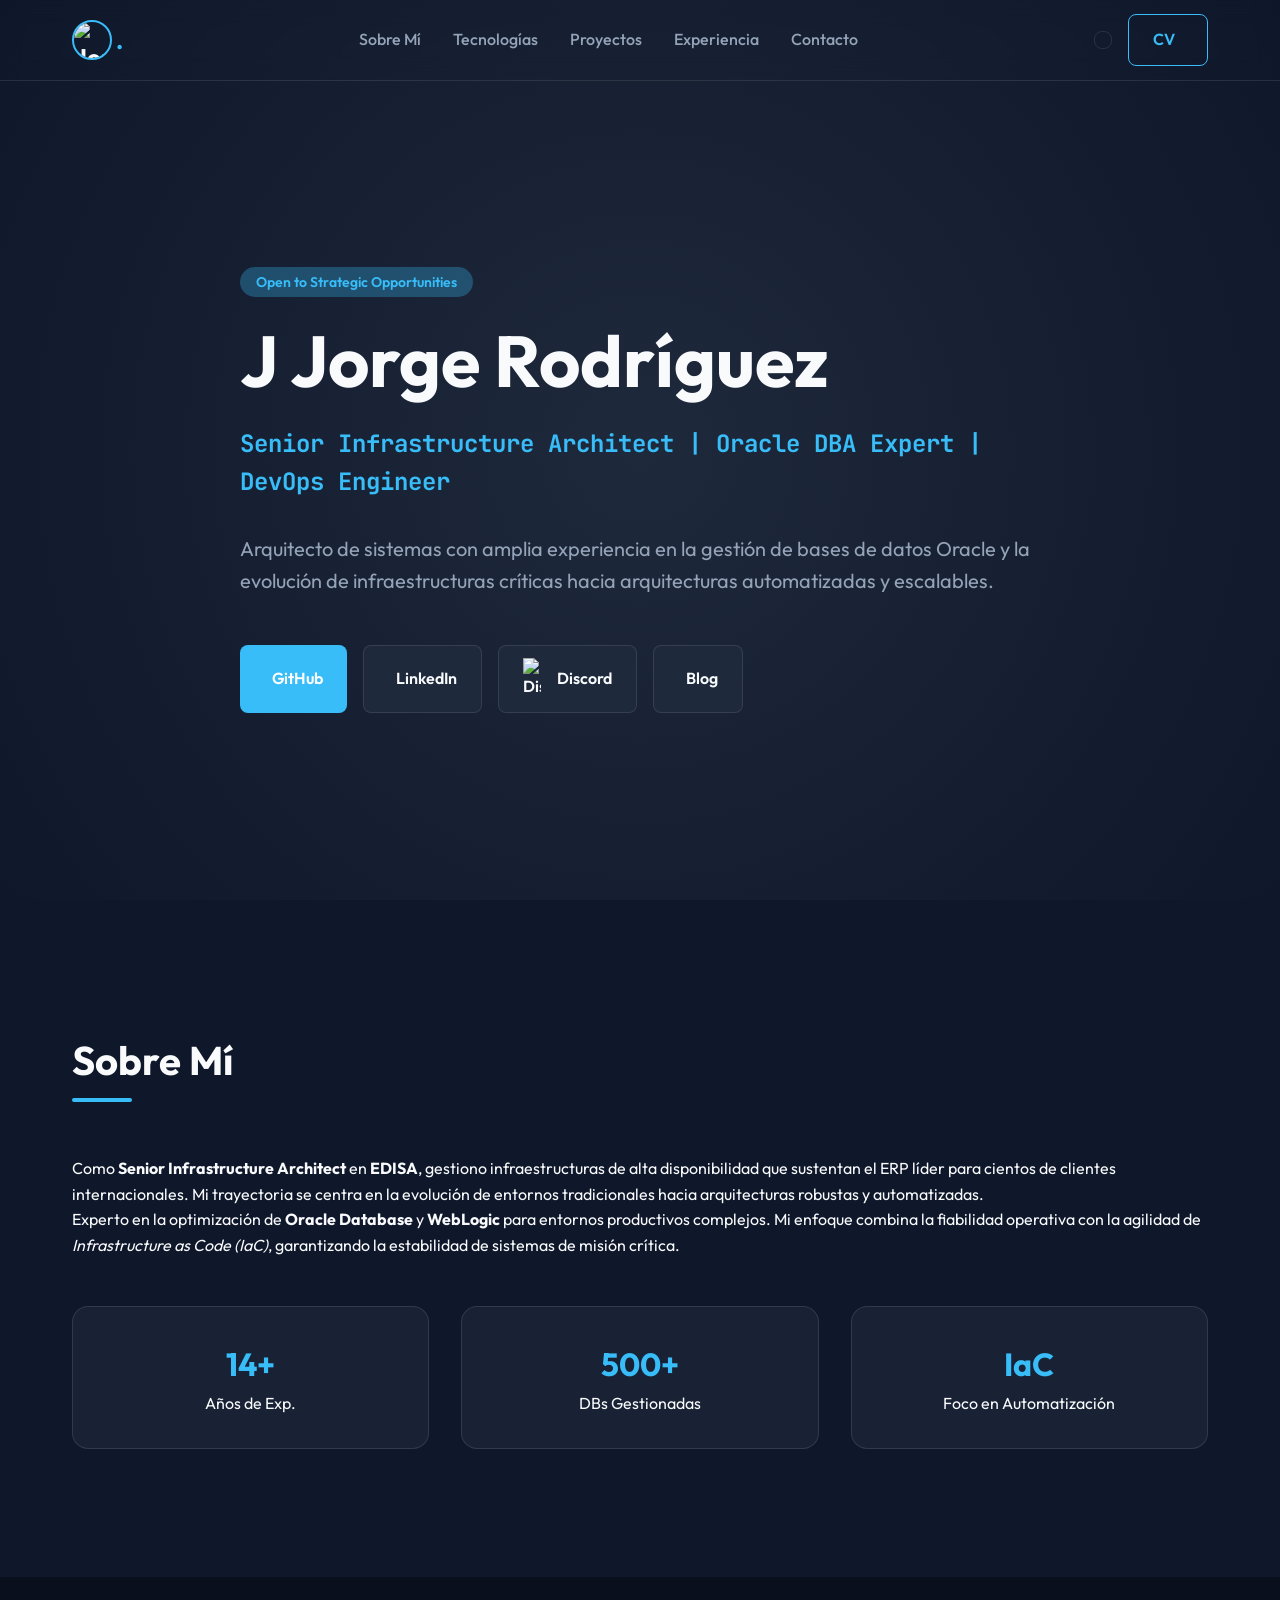
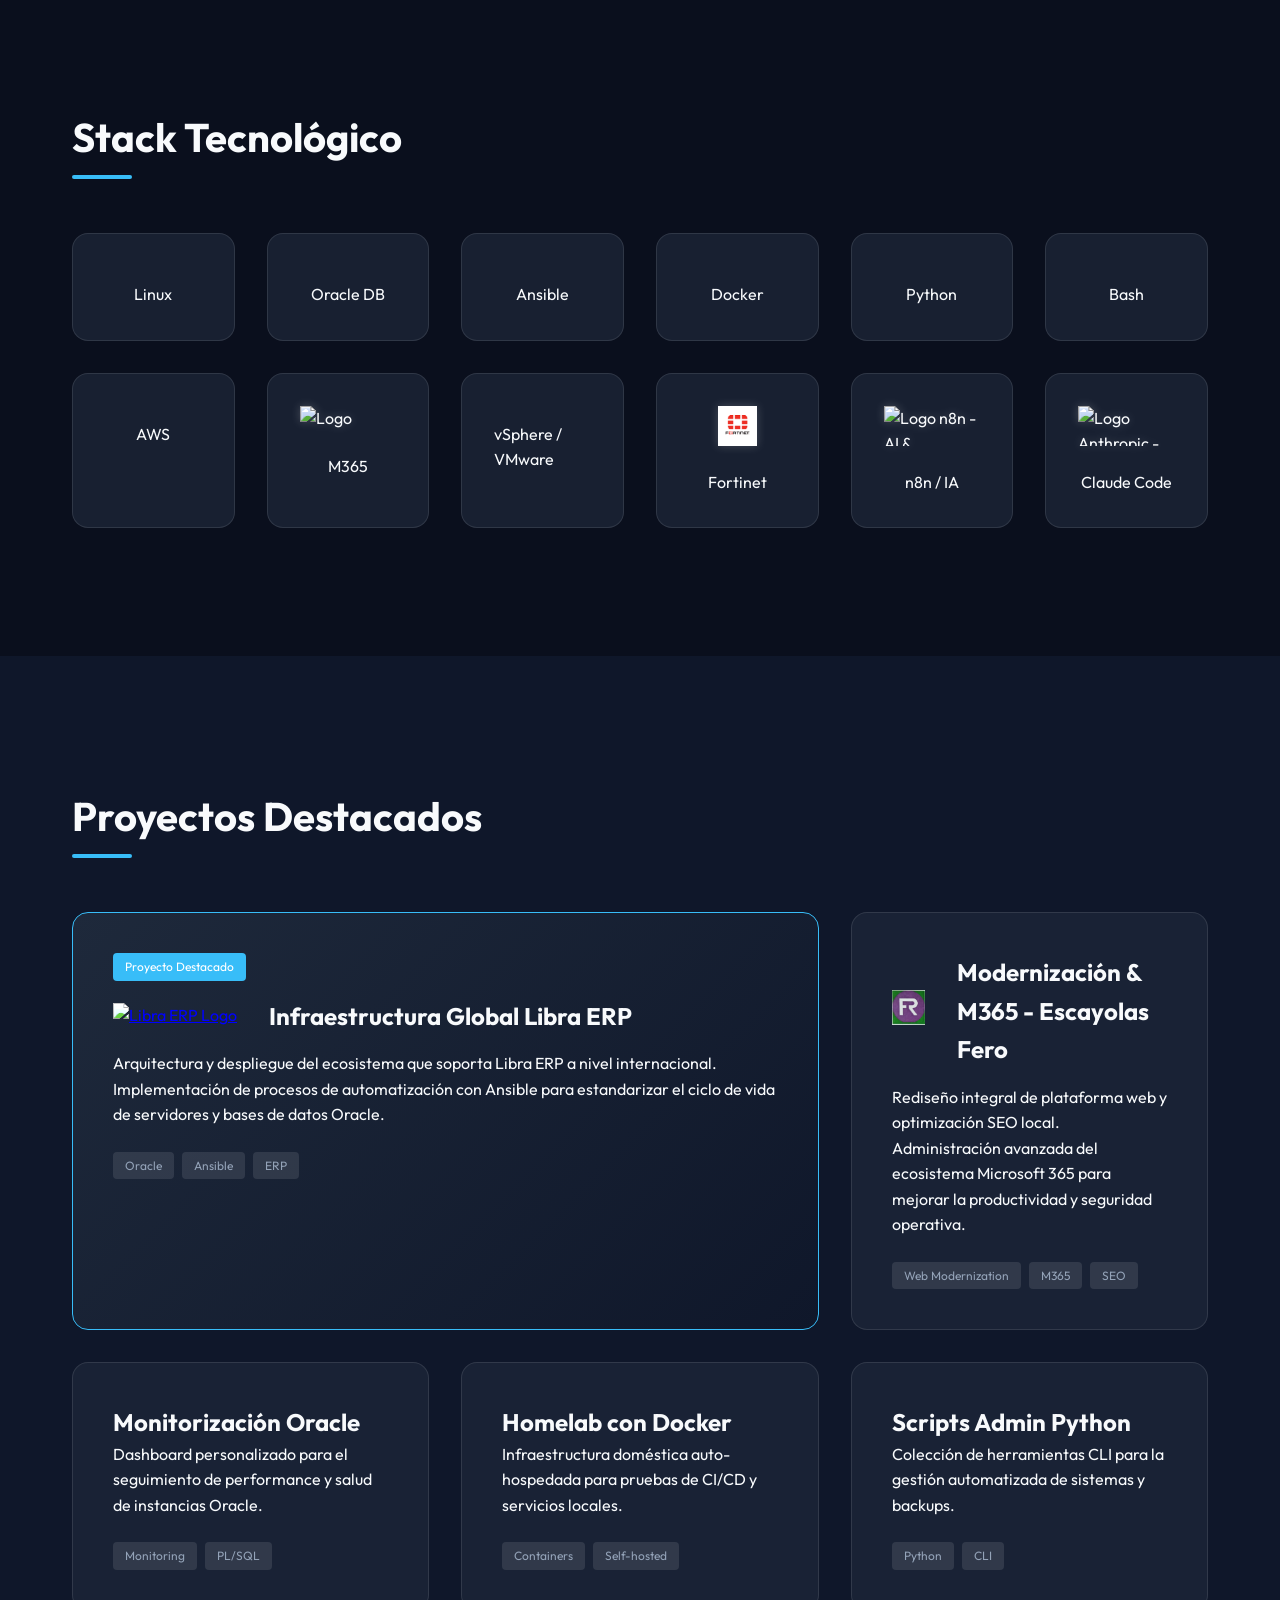
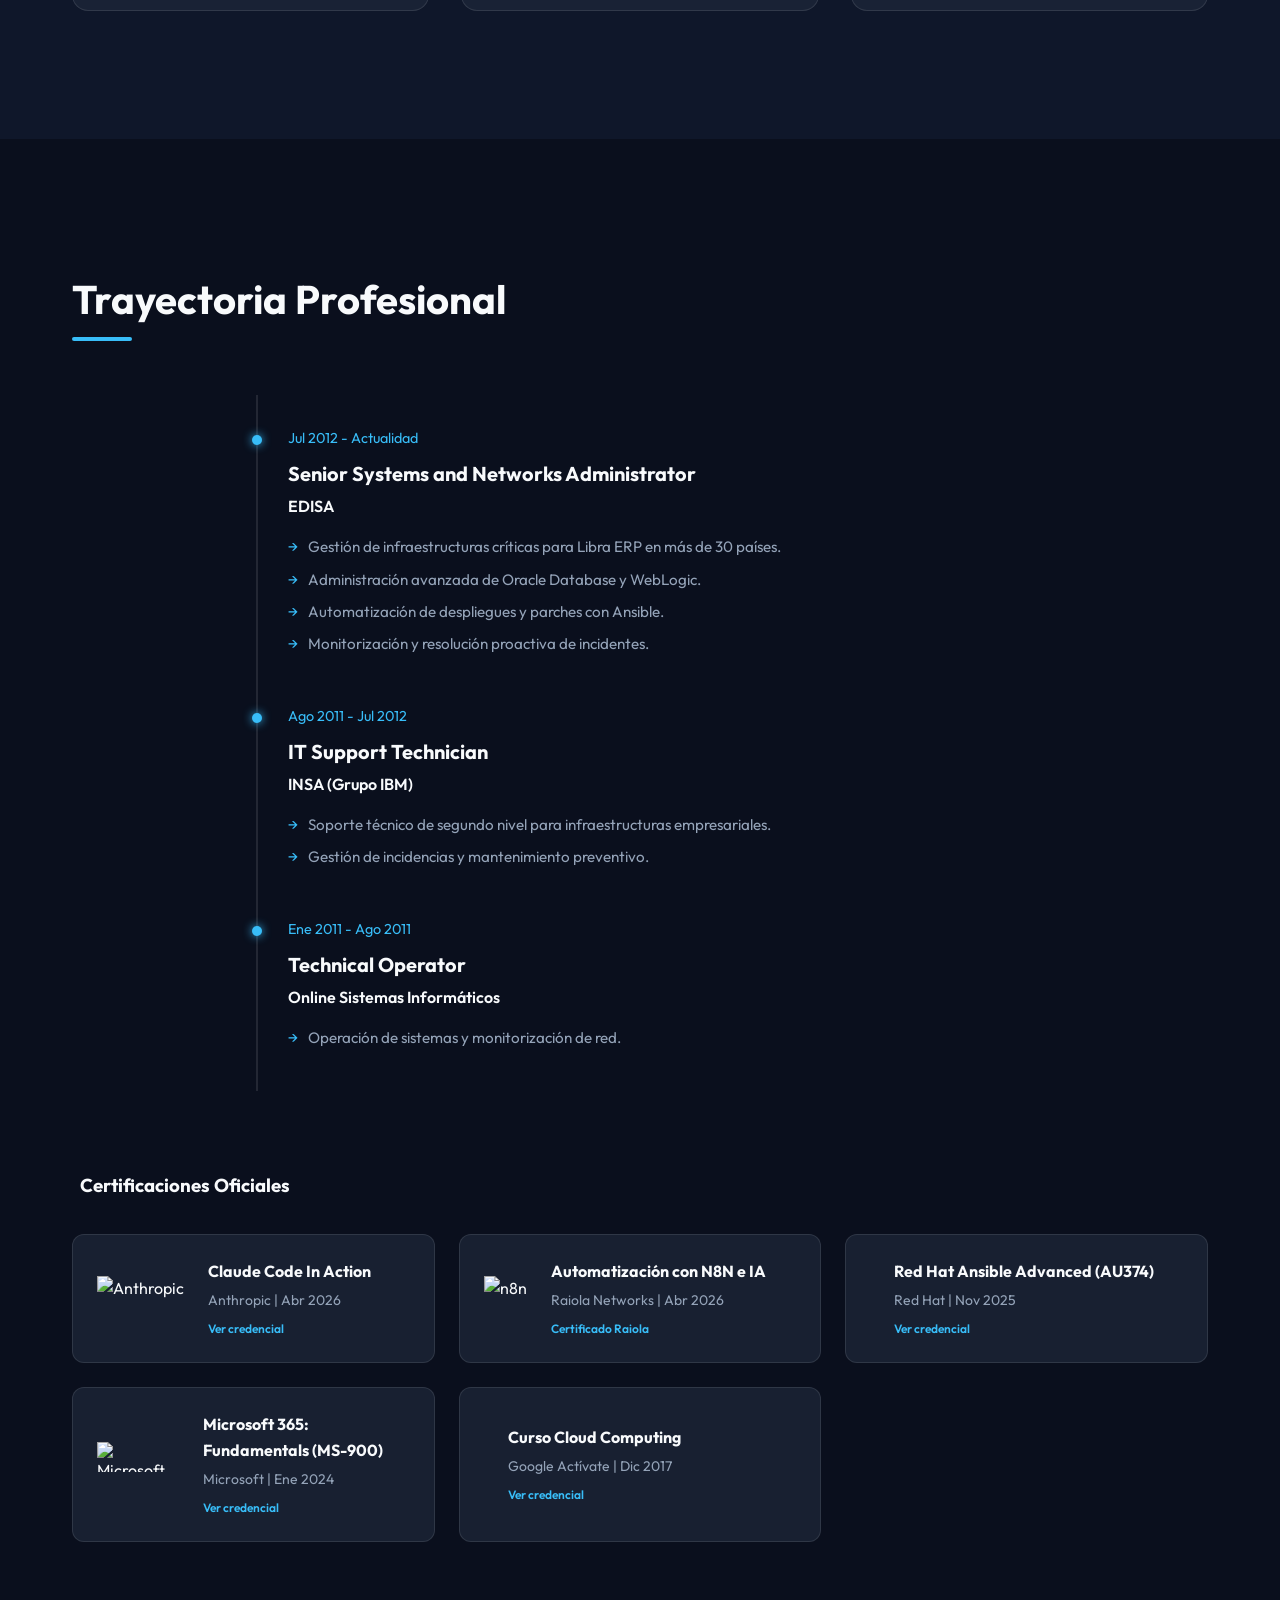
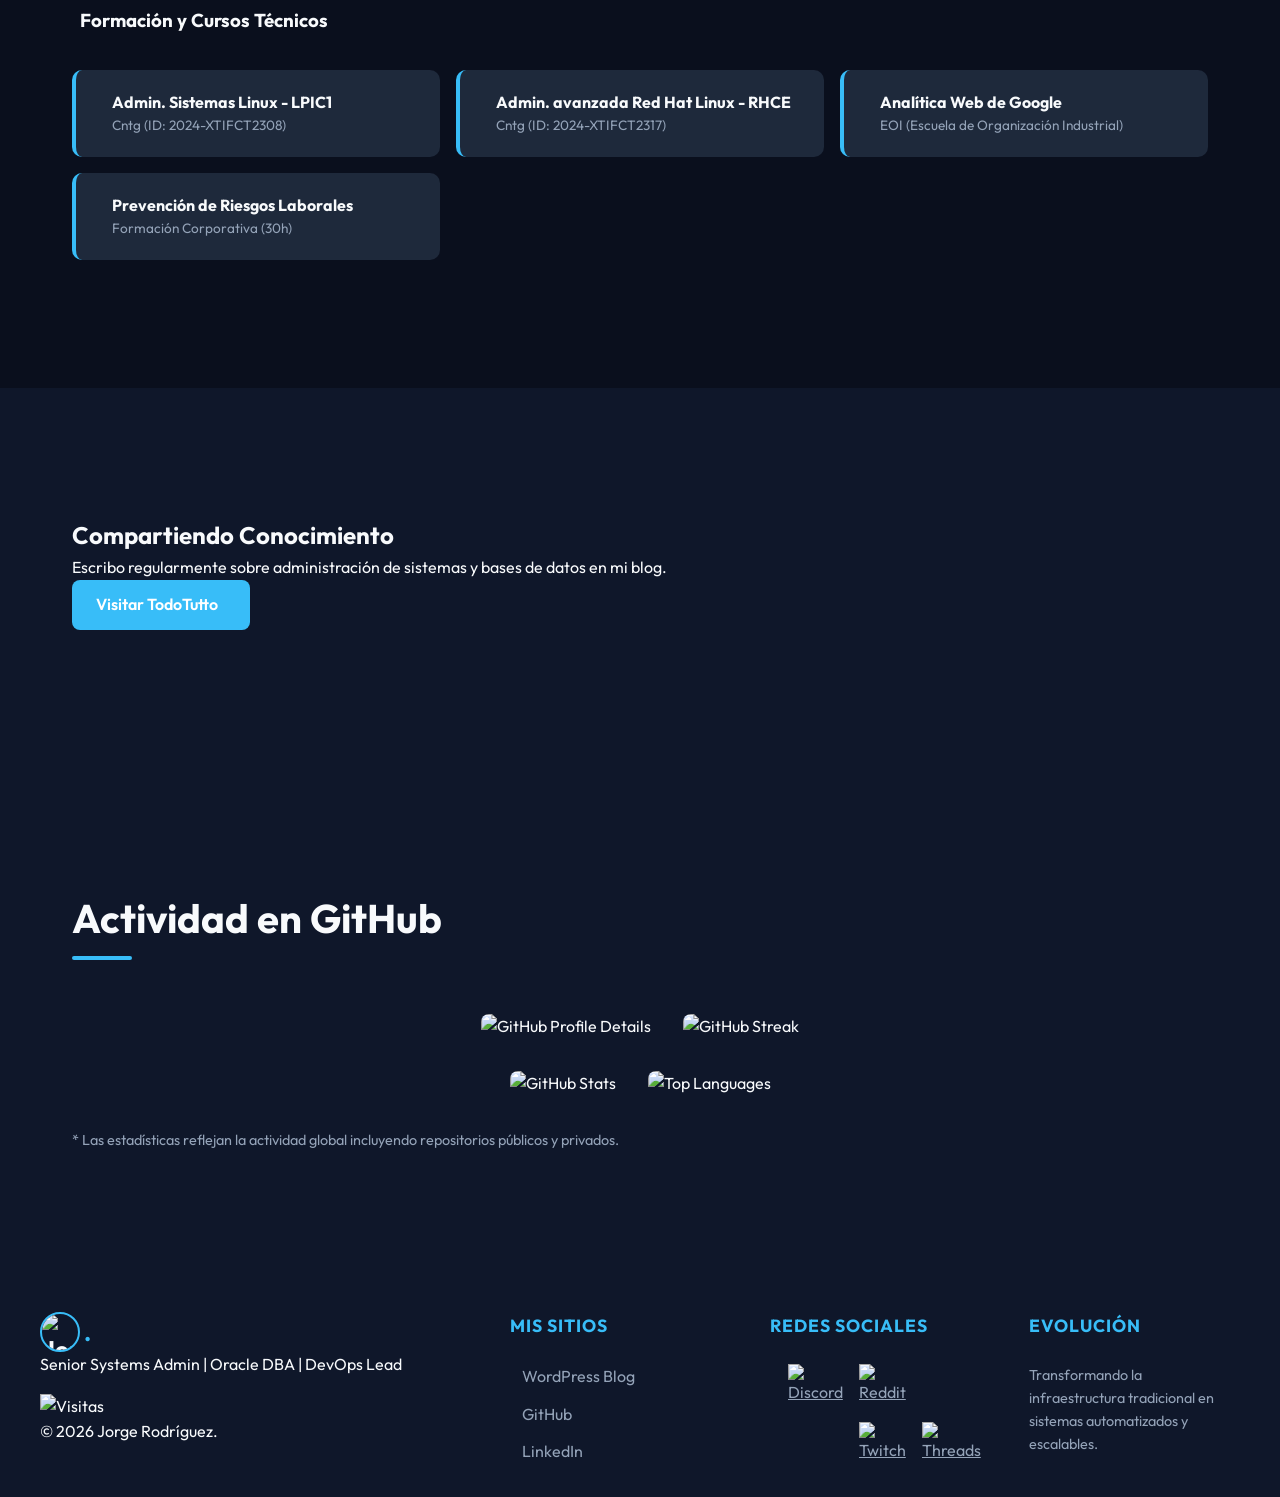
==== commit f8d1ae7f: "feat: add Escayolas Fero project entry to portfolio index" ====
--- a/index.html
+++ b/index.html
@@ -212,11 +212,19 @@
                     </div>
                 </div>
                 <div class="project-card">
-                    <h3>Automatización con Ansible</h3>
-                    <p>Framework de roles para el aprovisionamiento de infraestructuras Linux multi-cloud.</p>
-                    <div class="project-tags">
-                        <span>Automation</span>
-                        <span>YAML</span>
+                    <div class="project-content">
+                        <div class="project-header">
+                            <a href="https://escayolasfero.com" target="_blank" title="Visitar Escayolas Fero">
+                                <img src="img/logo-escayolasfero-mini.png" alt="Escayolas Fero Logo" style="height: 35px; width: auto; margin-right: 1rem;">
+                            </a>
+                            <h3>Modernización & M365 - Escayolas Fero</h3>
+                        </div>
+                        <p>Rediseño integral de plataforma web y optimización SEO local. Administración avanzada del ecosistema Microsoft 365 para mejorar la productividad y seguridad operativa.</p>
+                        <div class="project-tags">
+                            <span>Web Modernization</span>
+                            <span>M365</span>
+                            <span>SEO</span>
+                        </div>
                     </div>
                 </div>
                 <div class="project-card">
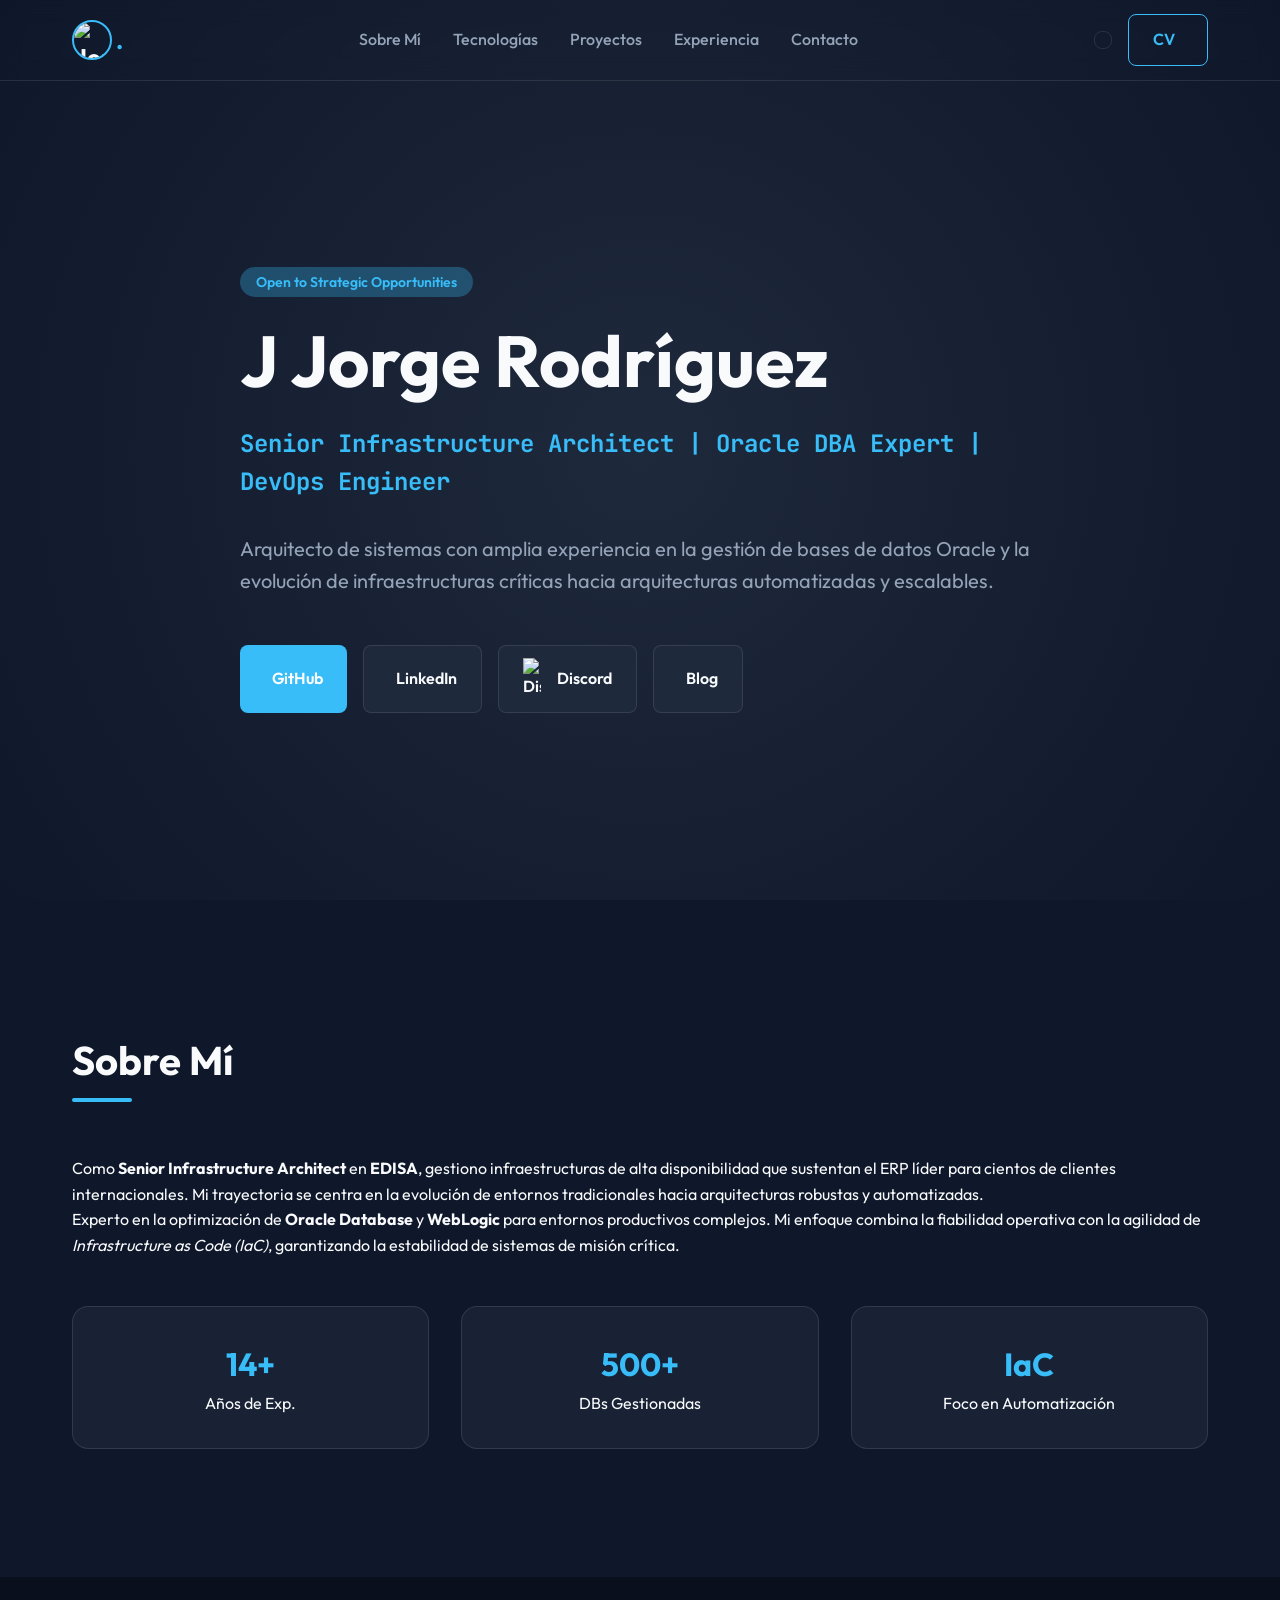
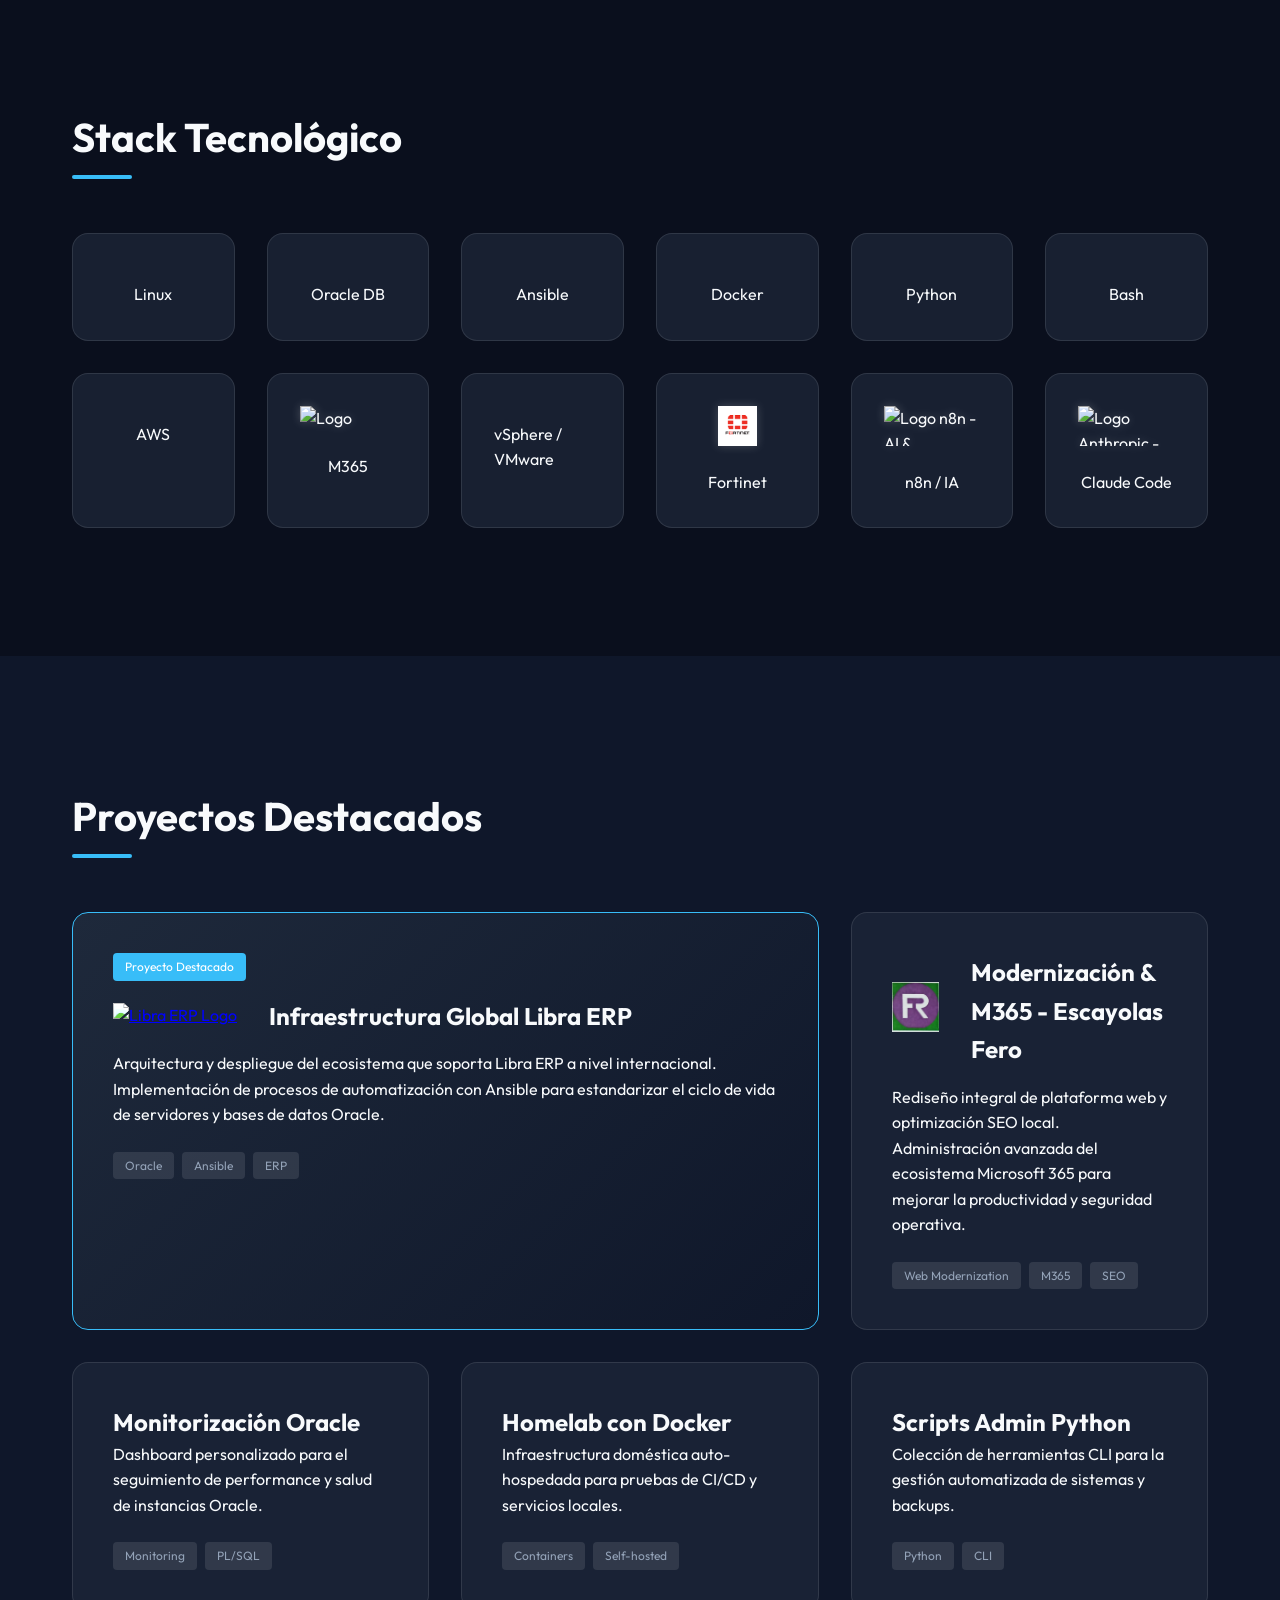
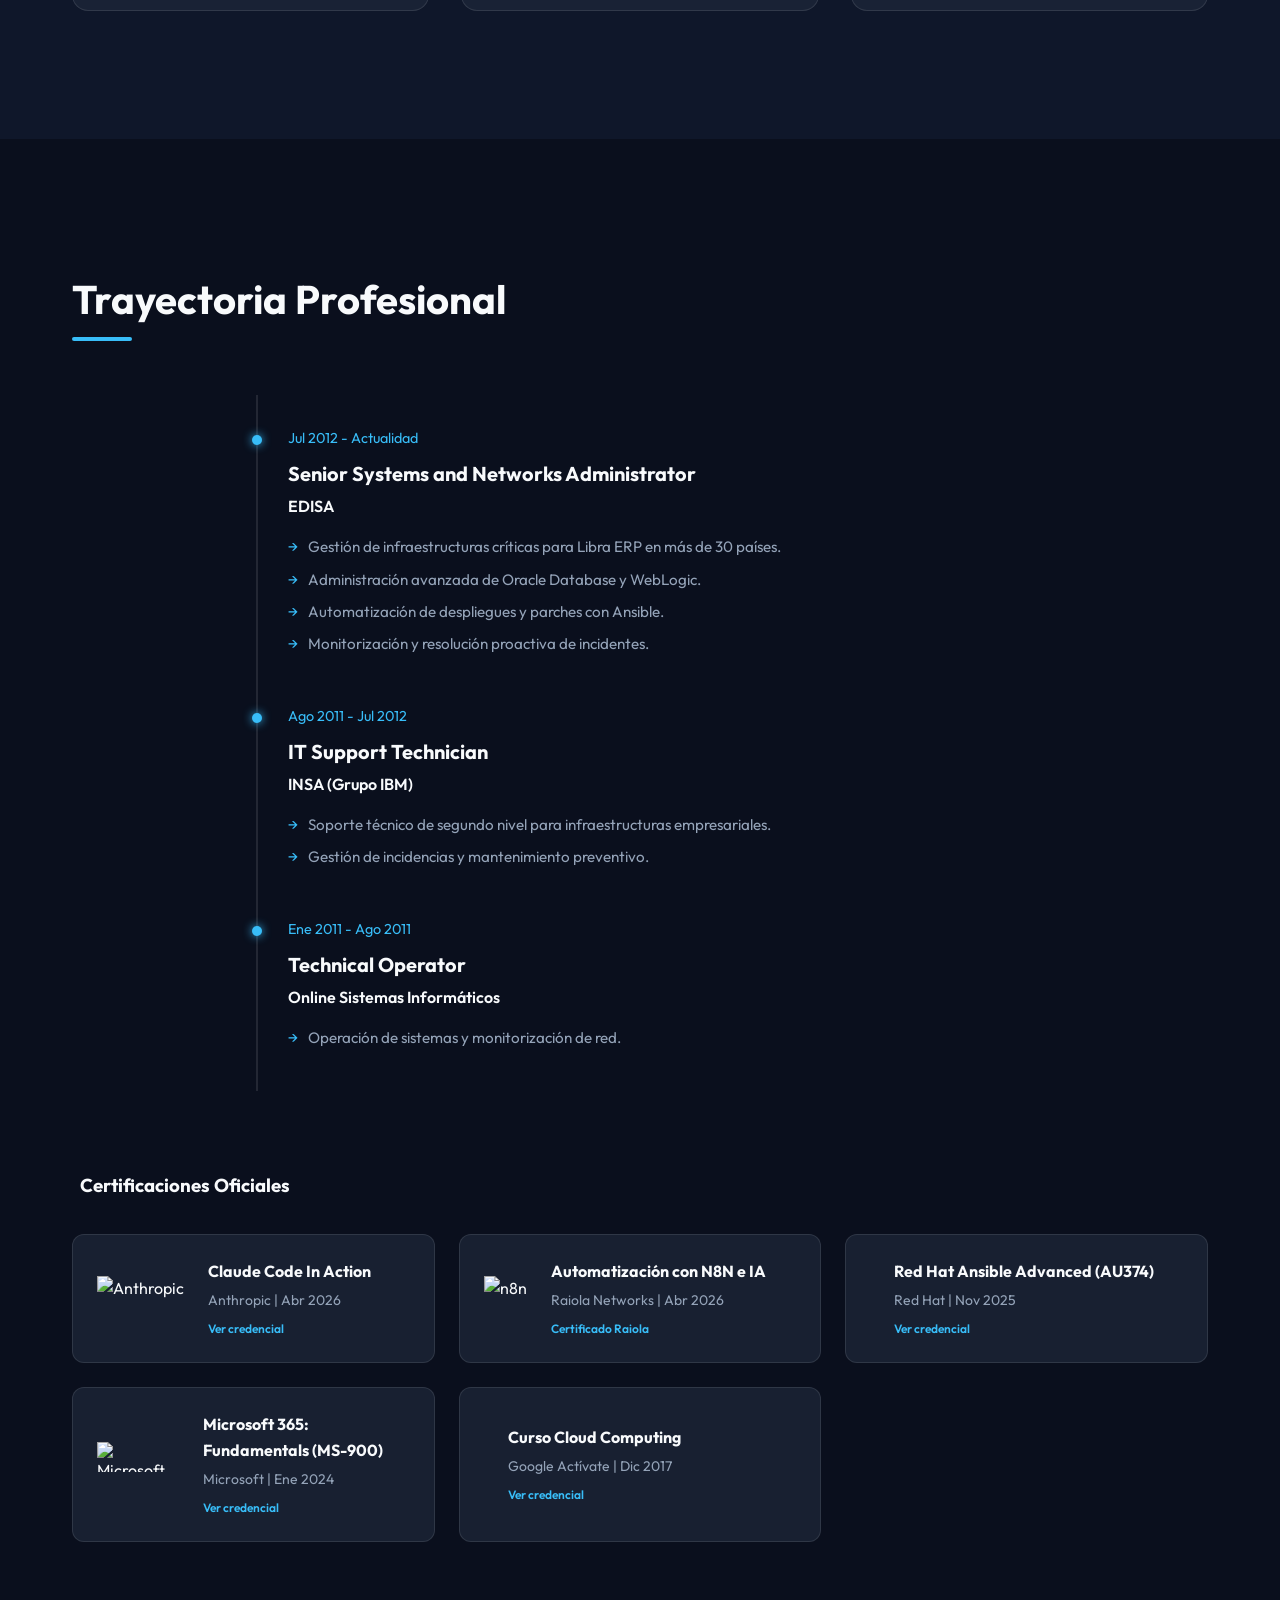
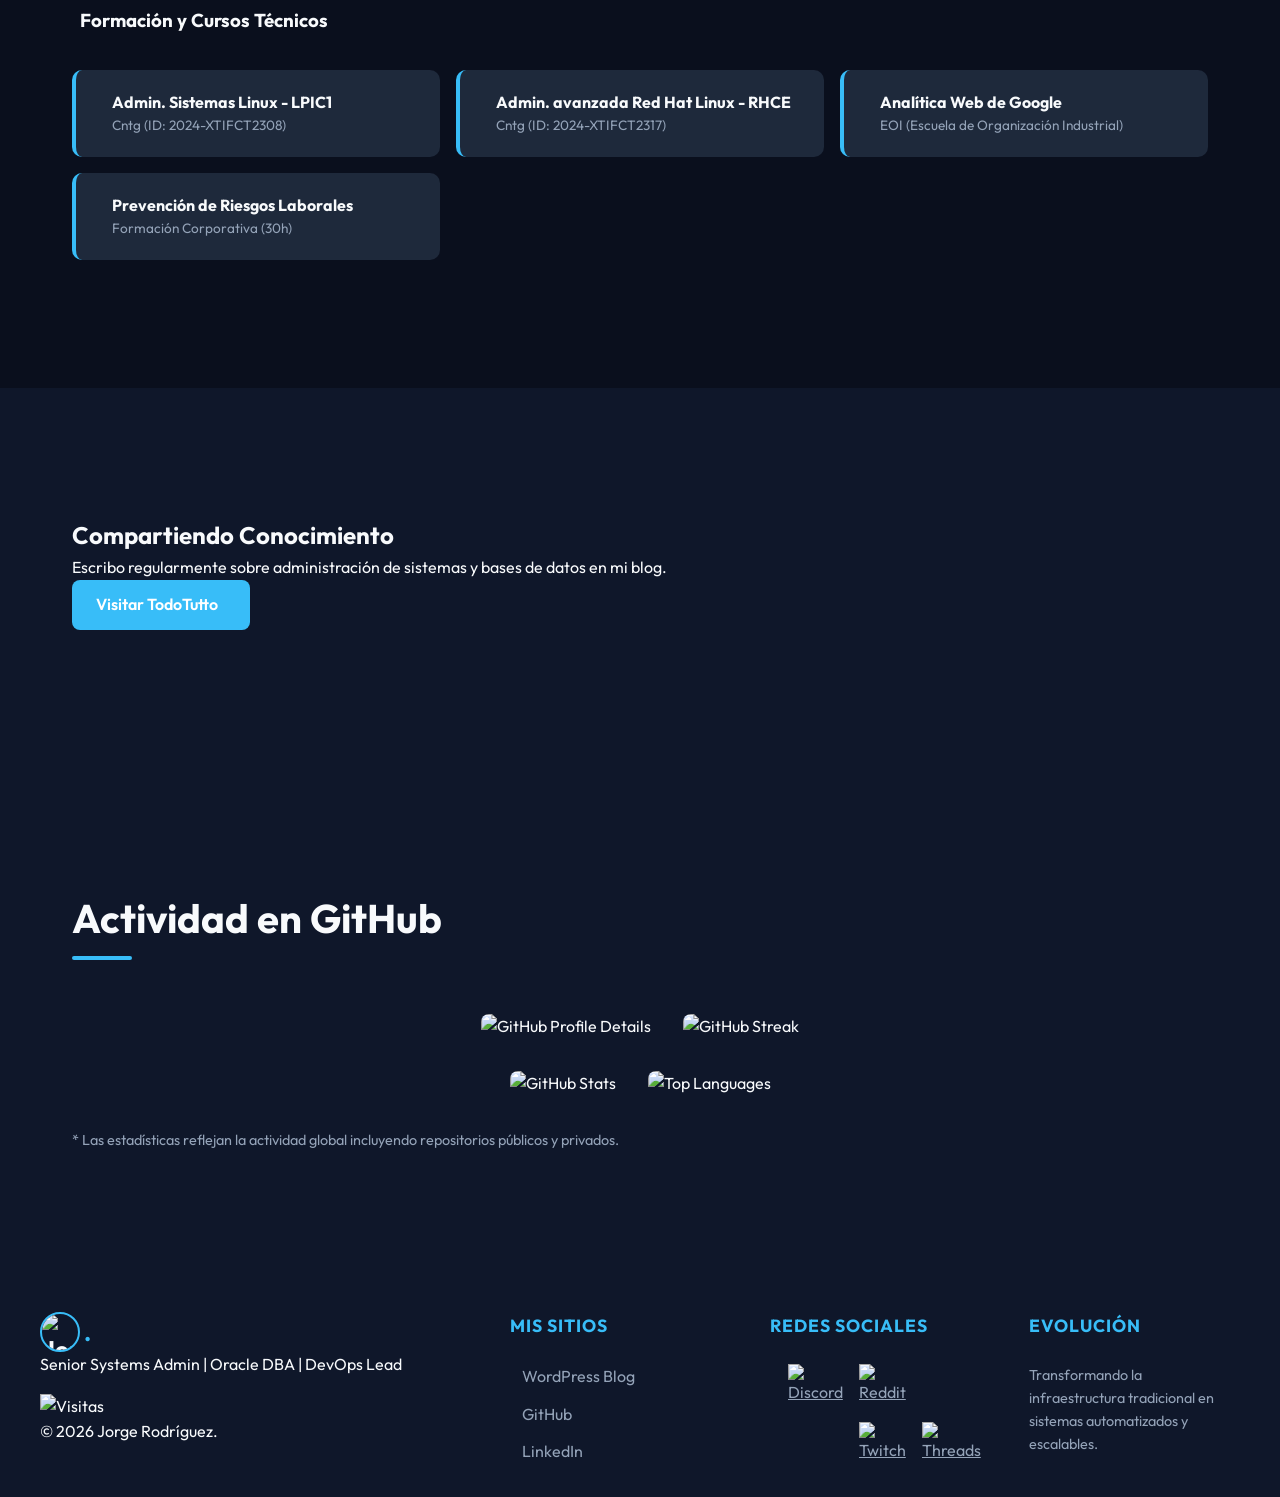
==== commit 4c802081: "style: apply consistent code formatting and line wrapping to index.html elements" ====
--- a/index.html
+++ b/index.html
@@ -1,32 +1,37 @@
 <!DOCTYPE html>
 <html lang="es" data-theme="dark">
+
 <head>
     <meta charset="UTF-8">
     <meta name="viewport" content="width=device-width, initial-scale=1.0">
     <title>Jorge Rodríguez | Senior Infrastructure Architect | Oracle DBA & DevOps Expert</title>
-    
+
     <!-- SEO Meta Tags -->
-    <meta name="description" content="Senior Infrastructure Architect y Oracle DBA Expert con más de 14 años de experiencia en la gestión de infraestructuras críticas, automatización DevOps y optimización de ERP a escala global.">
-    <meta name="keywords" content="Senior Infrastructure Architect, Oracle DBA Expert, DevOps Engineer, Site Reliability Engineer, SRE, Ansible Automation, Oracle Database tuning, Infrastructure as Code, Cloud Migration, n8n Automation, Jorge Rodríguez, Ourense, España">
+    <meta name="description"
+        content="Senior Infrastructure Architect y Oracle DBA Expert con más de 14 años de experiencia en la gestión de infraestructuras críticas, automatización DevOps y optimización de ERP a escala global.">
+    <meta name="keywords"
+        content="Senior Infrastructure Architect, Oracle DBA Expert, DevOps Engineer, Site Reliability Engineer, SRE, Ansible Automation, Oracle Database tuning, Infrastructure as Code, Cloud Migration, n8n Automation, Jorge Rodríguez, Ourense, España">
     <meta name="author" content="J Jorge Rodríguez">
     <link rel="canonical" href="https://jjorgerodriguez.github.io/">
-    
+
     <!-- Favicons -->
     <link rel="icon" type="image/png" href="https://github.com/jjorgerodriguez.png">
     <link rel="apple-touch-icon" href="https://github.com/jjorgerodriguez.png">
-    
+
     <!-- Open Graph / Facebook -->
     <meta property="og:type" content="website">
     <meta property="og:url" content="https://jjorgerodriguez.github.io/">
     <meta property="og:title" content="Jorge Rodríguez | Senior IT Infrastructure & Data Reliability Expert">
-    <meta property="og:description" content="Especialista en la transformación de infraestructuras críticas hacia ecosistemas resilientes y automatizados.">
+    <meta property="og:description"
+        content="Especialista en la transformación de infraestructuras críticas hacia ecosistemas resilientes y automatizados.">
     <meta property="og:image" content="https://github.com/jjorgerodriguez.png">
 
     <!-- Twitter -->
     <meta property="twitter:card" content="summary_large_image">
     <meta property="twitter:url" content="https://jjorgerodriguez.github.io/">
     <meta property="twitter:title" content="Jorge Rodríguez | Infrastructure Architect & Oracle DBA">
-    <meta property="twitter:description" content="Especialista en automatización y bases de datos para plataformas de misión crítica.">
+    <meta property="twitter:description"
+        content="Especialista en automatización y bases de datos para plataformas de misión crítica.">
     <meta property="twitter:image" content="https://github.com/jjorgerodriguez.png">
 
     <!-- JSON-LD Structured Data -->
@@ -51,21 +56,24 @@
       "knowsAbout": ["Oracle Database", "DevOps", "Infrastructure as Code", "Ansible", "Linux", "n8n", "Cloud Computing"]
     }
     </script>
-    
+
     <!-- Fonts -->
     <link rel="preconnect" href="https://fonts.googleapis.com">
     <link rel="preconnect" href="https://fonts.gstatic.com" crossorigin>
-    <link href="https://fonts.googleapis.com/css2?family=Outfit:wght@300;400;600;700&family=JetBrains+Mono:wght@400;500&display=swap" rel="stylesheet">
-    
+    <link
+        href="https://fonts.googleapis.com/css2?family=Outfit:wght@300;400;600;700&family=JetBrains+Mono:wght@400;500&display=swap"
+        rel="stylesheet">
+
     <!-- Icons -->
     <link rel="stylesheet" href="https://cdn.jsdelivr.net/gh/devicons/devicon@latest/devicon.min.css">
     <script src="https://unpkg.com/lucide@0.333.0"></script>
-    
+
     <link rel="stylesheet" href="style.css">
 </head>
+
 <body>
     <div class="bg-gradient"></div>
-    
+
     <nav id="navbar">
         <div class="container nav-content">
             <a href="#" class="logo">
@@ -84,7 +92,8 @@
                     <i data-lucide="moon" class="dark-icon"></i>
                     <i data-lucide="sun" class="light-icon"></i>
                 </button>
-                <a href="curriculum-jorge.html" class="btn btn-outline cv-btn" target="_blank">CV <i data-lucide="download"></i></a>
+                <a href="curriculum-jorge.html" class="btn btn-outline cv-btn" target="_blank">CV <i
+                        data-lucide="download"></i></a>
             </div>
         </div>
     </nav>
@@ -95,14 +104,19 @@
                 <span class="badge">Open to Strategic Opportunities</span>
                 <h1>J Jorge Rodríguez</h1>
                 <h2 class="typewriter">Senior Infrastructure Architect | Oracle DBA Expert | DevOps Engineer</h2>
-                <p>Arquitecto de sistemas con amplia experiencia en la gestión de bases de datos Oracle y la evolución de infraestructuras críticas hacia arquitecturas automatizadas y escalables.</p>
+                <p>Arquitecto de sistemas con amplia experiencia en la gestión de bases de datos Oracle y la evolución
+                    de infraestructuras críticas hacia arquitecturas automatizadas y escalables.</p>
                 <div class="hero-btns">
-                    <a href="https://github.com/jjorgerodriguez" target="_blank" class="btn btn-primary"><i data-lucide="github"></i> GitHub</a>
-                    <a href="https://www.linkedin.com/in/jjorgerodriguez/" target="_blank" class="btn btn-secondary"><i data-lucide="linkedin"></i> LinkedIn</a>
+                    <a href="https://github.com/jjorgerodriguez" target="_blank" class="btn btn-primary"><i
+                            data-lucide="github"></i> GitHub</a>
+                    <a href="https://www.linkedin.com/in/jjorgerodriguez/" target="_blank" class="btn btn-secondary"><i
+                            data-lucide="linkedin"></i> LinkedIn</a>
                     <a href="https://discord.gg/TDyJv36" target="_blank" class="btn btn-secondary">
-                        <img src="https://cdn.simpleicons.org/discord/white" alt="Discord" style="width: 18px; margin-right: 8px; vertical-align: middle;"> Discord
-                    </a>
-                    <a href="https://todotutto.wordpress.com/" target="_blank" class="btn btn-secondary"><i class="devicon-wordpress-plain colored"></i> Blog</a>
+                        <img src="https://cdn.simpleicons.org/discord/white" alt="Discord"
+                            style="width: 18px; margin-right: 8px; vertical-align: middle;"> Discord
+                    </a>
+                    <a href="https://todotutto.wordpress.com/" target="_blank" class="btn btn-secondary"><i
+                            class="devicon-wordpress-plain colored"></i> Blog</a>
                 </div>
             </div>
         </div>
@@ -113,8 +127,14 @@
             <h2 class="section-title">Sobre Mí</h2>
             <div class="about-grid">
                 <div class="about-text">
-                    <p>Como <strong>Senior Infrastructure Architect</strong> en <strong>EDISA</strong>, gestiono infraestructuras de alta disponibilidad que sustentan el ERP líder para cientos de clientes internacionales. Mi trayectoria se centra en la evolución de entornos tradicionales hacia arquitecturas robustas y automatizadas.</p>
-                    <p>Experto en la optimización de <strong>Oracle Database</strong> y <strong>WebLogic</strong> para entornos productivos complejos. Mi enfoque combina la fiabilidad operativa con la agilidad de <em>Infrastructure as Code (IaC)</em>, garantizando la estabilidad de sistemas de misión crítica.</p>
+                    <p>Como <strong>Senior Infrastructure Architect</strong> en <strong>EDISA</strong>, gestiono
+                        infraestructuras de alta disponibilidad que sustentan el ERP líder para cientos de clientes
+                        internacionales. Mi trayectoria se centra en la evolución de entornos tradicionales hacia
+                        arquitecturas robustas y automatizadas.</p>
+                    <p>Experto en la optimización de <strong>Oracle Database</strong> y <strong>WebLogic</strong> para
+                        entornos productivos complejos. Mi enfoque combina la fiabilidad operativa con la agilidad de
+                        <em>Infrastructure as Code (IaC)</em>, garantizando la estabilidad de sistemas de misión
+                        crítica.</p>
                     <div class="stats-grid">
                         <div class="stat-card">
                             <h3><span class="exp-years">14</span>+</h3>
@@ -167,7 +187,9 @@
                     <span>AWS</span>
                 </div>
                 <div class="tech-card">
-                    <img src="https://upload.wikimedia.org/wikipedia/commons/8/85/Microsoft_365_logo.png" alt="Logo Microsoft 365 - DevOps & Cloud Integration" style="height: 24px; margin-bottom: 0.5rem; filter: drop-shadow(0 0 5px rgba(255,255,255,0.2));">
+                    <img src="https://upload.wikimedia.org/wikipedia/commons/8/85/Microsoft_365_logo.png"
+                        alt="Logo Microsoft 365 - DevOps & Cloud Integration"
+                        style="height: 24px; margin-bottom: 0.5rem; filter: drop-shadow(0 0 5px rgba(255,255,255,0.2));">
                     <span>M365</span>
                 </div>
                 <div class="tech-card">
@@ -175,15 +197,18 @@
                     <span>vSphere / VMware</span>
                 </div>
                 <div class="tech-card">
-                    <img src="img/fortinet.png" alt="Logo Fortinet - Network Security & Firewall Management" style="height: 40px; margin-bottom: 0.5rem; filter: drop-shadow(0 0 5px rgba(255,255,255,0.2));">
+                    <img src="img/fortinet.png" alt="Logo Fortinet - Network Security & Firewall Management"
+                        style="height: 40px; margin-bottom: 0.5rem; filter: drop-shadow(0 0 5px rgba(255,255,255,0.2));">
                     <span>Fortinet</span>
                 </div>
                 <div class="tech-card">
-                    <img src="https://cdn.simpleicons.org/n8n/f1433f" alt="Logo n8n - AI & Workflow Automation" style="height: 40px; margin-bottom: 0.5rem; filter: drop-shadow(0 0 5px rgba(255,255,255,0.2));">
+                    <img src="https://cdn.simpleicons.org/n8n/f1433f" alt="Logo n8n - AI & Workflow Automation"
+                        style="height: 40px; margin-bottom: 0.5rem; filter: drop-shadow(0 0 5px rgba(255,255,255,0.2));">
                     <span>n8n / IA</span>
                 </div>
                 <div class="tech-card">
-                    <img src="https://cdn.simpleicons.org/anthropic/000000" alt="Logo Anthropic - AI & Coding Assistant" style="height: 40px; margin-bottom: 0.5rem; filter: drop-shadow(0 0 5px rgba(255,255,255,0.2));">
+                    <img src="https://cdn.simpleicons.org/anthropic/000000" alt="Logo Anthropic - AI & Coding Assistant"
+                        style="height: 40px; margin-bottom: 0.5rem; filter: drop-shadow(0 0 5px rgba(255,255,255,0.2));">
                     <span>Claude Code</span>
                 </div>
             </div>
@@ -199,11 +224,15 @@
                         <span class="badge-featured">Proyecto Destacado</span>
                         <div class="project-header">
                             <a href="https://www.edisa.com" target="_blank" title="Visitar EDISA">
-                                <img src="https://www.edisa.com/wp-content/uploads/2024/05/libra-logo-azul_media-calidad.png" alt="Libra ERP Logo" style="height: 35px; width: auto; margin-right: 1rem; filter: brightness(1.2);">
+                                <img src="https://www.edisa.com/wp-content/uploads/2024/05/libra-logo-azul_media-calidad.png"
+                                    alt="Libra ERP Logo"
+                                    style="height: 35px; width: auto; margin-right: 1rem; filter: brightness(1.2);">
                             </a>
                             <h3>Infraestructura Global Libra ERP</h3>
                         </div>
-                        <p>Arquitectura y despliegue del ecosistema que soporta Libra ERP a nivel internacional. Implementación de procesos de automatización con Ansible para estandarizar el ciclo de vida de servidores y bases de datos Oracle.</p>
+                        <p>Arquitectura y despliegue del ecosistema que soporta Libra ERP a nivel internacional.
+                            Implementación de procesos de automatización con Ansible para estandarizar el ciclo de vida
+                            de servidores y bases de datos Oracle.</p>
                         <div class="project-tags">
                             <span>Oracle</span>
                             <span>Ansible</span>
@@ -215,11 +244,13 @@
                     <div class="project-content">
                         <div class="project-header">
                             <a href="https://escayolasfero.com" target="_blank" title="Visitar Escayolas Fero">
-                                <img src="img/logo-escayolasfero-mini.png" alt="Escayolas Fero Logo" style="height: 35px; width: auto; margin-right: 1rem;">
+                                <img src="img/logo-escayolasfero-mini.png" alt="Escayolas Fero Logo"
+                                    style="height: 50px; width: auto; margin-right: 1rem;">
                             </a>
                             <h3>Modernización & M365 - Escayolas Fero</h3>
                         </div>
-                        <p>Rediseño integral de plataforma web y optimización SEO local. Administración avanzada del ecosistema Microsoft 365 para mejorar la productividad y seguridad operativa.</p>
+                        <p>Rediseño integral de plataforma web y optimización SEO local. Administración avanzada del
+                            ecosistema Microsoft 365 para mejorar la productividad y seguridad operativa.</p>
                         <div class="project-tags">
                             <span>Web Modernization</span>
                             <span>M365</span>
@@ -258,7 +289,7 @@
     <section id="timeline" class="section bg-alt">
         <div class="container">
             <h2 class="section-title">Trayectoria Profesional</h2>
-            
+
             <div class="experience-timeline" style="margin-bottom: 5rem;">
                 <div class="timeline-item">
                     <div class="timeline-dot"></div>
@@ -300,25 +331,32 @@
             </div>
 
             <div class="education-block">
-                <h3 style="margin-bottom: 2rem;"><i data-lucide="award" style="vertical-align: middle; margin-right: 0.5rem;"></i> Certificaciones Oficiales</h3>
-                <div class="cert-grid" style="display: grid; grid-template-columns: repeat(auto-fit, minmax(280px, 1fr)); gap: 1.5rem;">
-                    <a href="http://verify.skilljar.com/c/gi76xx82bckb" target="_blank" class="cert-card clickable-card">
-                        <img src="https://cdn.simpleicons.org/anthropic/white" alt="Anthropic" style="height: 30px; margin-bottom: 1rem;">
+                <h3 style="margin-bottom: 2rem;"><i data-lucide="award"
+                        style="vertical-align: middle; margin-right: 0.5rem;"></i> Certificaciones Oficiales</h3>
+                <div class="cert-grid"
+                    style="display: grid; grid-template-columns: repeat(auto-fit, minmax(280px, 1fr)); gap: 1.5rem;">
+                    <a href="http://verify.skilljar.com/c/gi76xx82bckb" target="_blank"
+                        class="cert-card clickable-card">
+                        <img src="https://cdn.simpleicons.org/anthropic/white" alt="Anthropic"
+                            style="height: 30px; margin-bottom: 1rem;">
                         <div class="cert-info">
                             <strong>Claude Code In Action</strong>
                             <p>Anthropic | Abr 2026</p>
                             <span class="verify-link">Ver credencial <i data-lucide="external-link"></i></span>
                         </div>
                     </a>
-                    <a href="https://media.licdn.com/dms/image/v2/D4E2DAQGhZ-jjESRsRg/profile-treasury-image-shrink_800_800/B4EZ1UkCnCIEAY-/0/1775240228078?e=1775847600&v=beta&t=TmKQ6dAv_2VuJIFGII__uF5KRb0sFdlt_bvkzzFN8PA" target="_blank" class="cert-card clickable-card">
-                        <img src="https://cdn.simpleicons.org/n8n/white" alt="n8n" style="height: 30px; margin-bottom: 1rem;">
+                    <a href="https://media.licdn.com/dms/image/v2/D4E2DAQGhZ-jjESRsRg/profile-treasury-image-shrink_800_800/B4EZ1UkCnCIEAY-/0/1775240228078?e=1775847600&v=beta&t=TmKQ6dAv_2VuJIFGII__uF5KRb0sFdlt_bvkzzFN8PA"
+                        target="_blank" class="cert-card clickable-card">
+                        <img src="https://cdn.simpleicons.org/n8n/white" alt="n8n"
+                            style="height: 30px; margin-bottom: 1rem;">
                         <div class="cert-info">
                             <strong>Automatización con N8N e IA</strong>
                             <p>Raiola Networks | Abr 2026</p>
                             <span class="verify-link">Certificado Raiola <i data-lucide="external-link"></i></span>
                         </div>
                     </a>
-                    <a href="https://www.credly.com/badges/77071d7b-7036-4d49-b91e-aba431ff4035/public_url" target="_blank" class="cert-card clickable-card">
+                    <a href="https://www.credly.com/badges/77071d7b-7036-4d49-b91e-aba431ff4035/public_url"
+                        target="_blank" class="cert-card clickable-card">
                         <i class="devicon-ansible-plain colored"></i>
                         <div class="cert-info">
                             <strong>Red Hat Ansible Advanced (AU374)</strong>
@@ -326,15 +364,18 @@
                             <span class="verify-link">Ver credencial <i data-lucide="external-link"></i></span>
                         </div>
                     </a>
-                    <a href="https://learn.microsoft.com/api/credentials/share/es-es/JJorgeRodriguez/2895318AC9A1002?sharingId=DED56598E6B318CA" target="_blank" class="cert-card clickable-card">
-                        <img src="https://upload.wikimedia.org/wikipedia/commons/8/85/Microsoft_365_logo.png" alt="Microsoft 365" style="height: 30px; margin-bottom: 1rem;">
+                    <a href="https://learn.microsoft.com/api/credentials/share/es-es/JJorgeRodriguez/2895318AC9A1002?sharingId=DED56598E6B318CA"
+                        target="_blank" class="cert-card clickable-card">
+                        <img src="https://upload.wikimedia.org/wikipedia/commons/8/85/Microsoft_365_logo.png"
+                            alt="Microsoft 365" style="height: 30px; margin-bottom: 1rem;">
                         <div class="cert-info">
                             <strong>Microsoft 365: Fundamentals (MS-900)</strong>
                             <p>Microsoft | Ene 2024</p>
                             <span class="verify-link">Ver credencial <i data-lucide="external-link"></i></span>
                         </div>
                     </a>
-                    <a href="https://cursos.formacionactivate.es/cloud-computing/certificado-linkedin#" target="_blank" class="cert-card clickable-card">
+                    <a href="https://cursos.formacionactivate.es/cloud-computing/certificado-linkedin#" target="_blank"
+                        class="cert-card clickable-card">
                         <i class="devicon-google-plain colored"></i>
                         <div class="cert-info">
                             <strong>Curso Cloud Computing</strong>
@@ -344,8 +385,10 @@
                     </a>
                 </div>
 
-                <h3 style="margin-top: 4rem; margin-bottom: 2rem;"><i data-lucide="book-open" style="vertical-align: middle; margin-right: 0.5rem;"></i> Formación y Cursos Técnicos</h3>
-                <div class="courses-list" style="display: grid; grid-template-columns: repeat(auto-fit, minmax(350px, 1fr)); gap: 1rem;">
+                <h3 style="margin-top: 4rem; margin-bottom: 2rem;"><i data-lucide="book-open"
+                        style="vertical-align: middle; margin-right: 0.5rem;"></i> Formación y Cursos Técnicos</h3>
+                <div class="courses-list"
+                    style="display: grid; grid-template-columns: repeat(auto-fit, minmax(350px, 1fr)); gap: 1rem;">
                     <div class="course-item">
                         <i data-lucide="check-circle" class="course-icon"></i>
                         <div class="course-text">
@@ -383,7 +426,8 @@
         <div class="container text-center">
             <h2>Compartiendo Conocimiento</h2>
             <p>Escribo regularmente sobre administración de sistemas y bases de datos en mi blog.</p>
-            <a href="https://todotutto.wordpress.com/" target="_blank" class="btn btn-primary btn-large">Visitar TodoTutto <i data-lucide="external-link"></i></a>
+            <a href="https://todotutto.wordpress.com/" target="_blank" class="btn btn-primary btn-large">Visitar
+                TodoTutto <i data-lucide="external-link"></i></a>
         </div>
     </section>
 
@@ -393,19 +437,24 @@
             <div class="github-stats-container">
                 <!-- Profile & Stats Row -->
                 <div class="stats-row">
-                    <img src="https://github-profile-summary-cards.vercel.app/api/cards/profile-details?username=jjorgerodriguez&theme=tokyonight" alt="GitHub Profile Details" class="stats-card">
-                    <img src="https://github-readme-streak-stats.herokuapp.com/?user=jjorgerodriguez&theme=tokyonight&hide_border=true" alt="GitHub Streak" class="stats-card">
-                </div>
-                
+                    <img src="https://github-profile-summary-cards.vercel.app/api/cards/profile-details?username=jjorgerodriguez&theme=tokyonight"
+                        alt="GitHub Profile Details" class="stats-card">
+                    <img src="https://github-readme-streak-stats.herokuapp.com/?user=jjorgerodriguez&theme=tokyonight&hide_border=true"
+                        alt="GitHub Streak" class="stats-card">
+                </div>
+
                 <!-- Commit Stats & Languages -->
                 <div class="stats-row">
-                    <img src="https://github-profile-summary-cards.vercel.app/api/cards/stats?username=jjorgerodriguez&theme=tokyonight" alt="GitHub Stats" class="stats-card">
-                    <img src="https://github-profile-summary-cards.vercel.app/api/cards/most-commit-language?username=jjorgerodriguez&theme=tokyonight" alt="Top Languages" class="stats-card">
-                </div>
-            </div>
-            
+                    <img src="https://github-profile-summary-cards.vercel.app/api/cards/stats?username=jjorgerodriguez&theme=tokyonight"
+                        alt="GitHub Stats" class="stats-card">
+                    <img src="https://github-profile-summary-cards.vercel.app/api/cards/most-commit-language?username=jjorgerodriguez&theme=tokyonight"
+                        alt="Top Languages" class="stats-card">
+                </div>
+            </div>
+
             <div class="text-center" style="margin-top: 2rem;">
-                <p style="color: var(--text-secondary); font-size: 0.9rem;">* Las estadísticas reflejan la actividad global incluyendo repositorios públicos y privados.</p>
+                <p style="color: var(--text-secondary); font-size: 0.9rem;">* Las estadísticas reflejan la actividad
+                    global incluyendo repositorios públicos y privados.</p>
             </div>
         </div>
     </section>
@@ -419,35 +468,42 @@
                 </a>
                 <p>Senior Systems Admin | Oracle DBA | DevOps Lead</p>
                 <div class="footer-counter" style="margin-top: 1rem;">
-                    <img src="https://api.visitorbadge.io/api/visitors?path=jjorgerodriguez.github.io&label=Visitas&countColor=%2338bdf8" alt="Visitas"/>
+                    <img src="https://api.visitorbadge.io/api/visitors?path=jjorgerodriguez.github.io&label=Visitas&countColor=%2338bdf8"
+                        alt="Visitas" />
                 </div>
                 <div class="footer-copy">
                     <p>&copy; <span class="current-year">2026</span> Jorge Rodríguez.</p>
                 </div>
             </div>
-            
+
             <div class="footer-col">
                 <h4>Mis Sitios</h4>
                 <div class="social-links-v">
-                    <a href="https://todotutto.wordpress.com/" target="_blank"><i class="devicon-wordpress-plain colored"></i> WordPress Blog</a>
-                    <a href="https://github.com/jjorgerodriguez" target="_blank"><i class="devicon-github-original"></i> GitHub</a>
-                    <a href="https://www.linkedin.com/in/jjorgerodriguez/" target="_blank"><i data-lucide="linkedin"></i> LinkedIn</a>
+                    <a href="https://todotutto.wordpress.com/" target="_blank"><i
+                            class="devicon-wordpress-plain colored"></i> WordPress Blog</a>
+                    <a href="https://github.com/jjorgerodriguez" target="_blank"><i class="devicon-github-original"></i>
+                        GitHub</a>
+                    <a href="https://www.linkedin.com/in/jjorgerodriguez/" target="_blank"><i
+                            data-lucide="linkedin"></i> LinkedIn</a>
                 </div>
             </div>
 
             <div class="footer-col">
                 <h4>Redes Sociales</h4>
                 <div class="social-links-grid">
-                    <a href="https://www.youtube.com/channel/UCV6Y4Jmf6z5MTe2NIa5Fniw" title="YouTube"><i data-lucide="youtube"></i></a>
+                    <a href="https://www.youtube.com/channel/UCV6Y4Jmf6z5MTe2NIa5Fniw" title="YouTube"><i
+                            data-lucide="youtube"></i></a>
                     <a href="https://discord.gg/TDyJv36" title="Discord">
                         <img src="https://cdn.simpleicons.org/discord/white" alt="Discord" style="width: 20px;">
                     </a>
                     <a href="https://www.reddit.com/u/JJorgeRodriguez" title="Reddit">
                         <img src="https://cdn.simpleicons.org/reddit/white" alt="Reddit" style="width: 20px;">
                     </a>
-                    <a href="https://www.facebook.com/JJorgeRodriguez89" title="Facebook"><i data-lucide="facebook"></i></a>
+                    <a href="https://www.facebook.com/JJorgeRodriguez89" title="Facebook"><i
+                            data-lucide="facebook"></i></a>
                     <a href="https://twitter.com/jjorgerodriguez" title="Twitter"><i data-lucide="twitter"></i></a>
-                    <a href="https://www.instagram.com/jjorgerodriguez/" title="Instagram"><i data-lucide="instagram"></i></a>
+                    <a href="https://www.instagram.com/jjorgerodriguez/" title="Instagram"><i
+                            data-lucide="instagram"></i></a>
                     <a href="https://www.twitch.tv/jjorgerodriguez" title="Twitch">
                         <img src="https://cdn.simpleicons.org/twitch/white" alt="Twitch" style="width: 20px;">
                     </a>
@@ -459,7 +515,8 @@
 
             <div class="footer-col">
                 <h4>Evolución</h4>
-                <p style="font-size: 0.9rem; color: var(--text-secondary);">Transformando la infraestructura tradicional en sistemas automatizados y escalables.</p>
+                <p style="font-size: 0.9rem; color: var(--text-secondary);">Transformando la infraestructura tradicional
+                    en sistemas automatizados y escalables.</p>
             </div>
         </div>
     </footer>
@@ -469,4 +526,5 @@
         lucide.createIcons();
     </script>
 </body>
-</html>
+
+</html>
